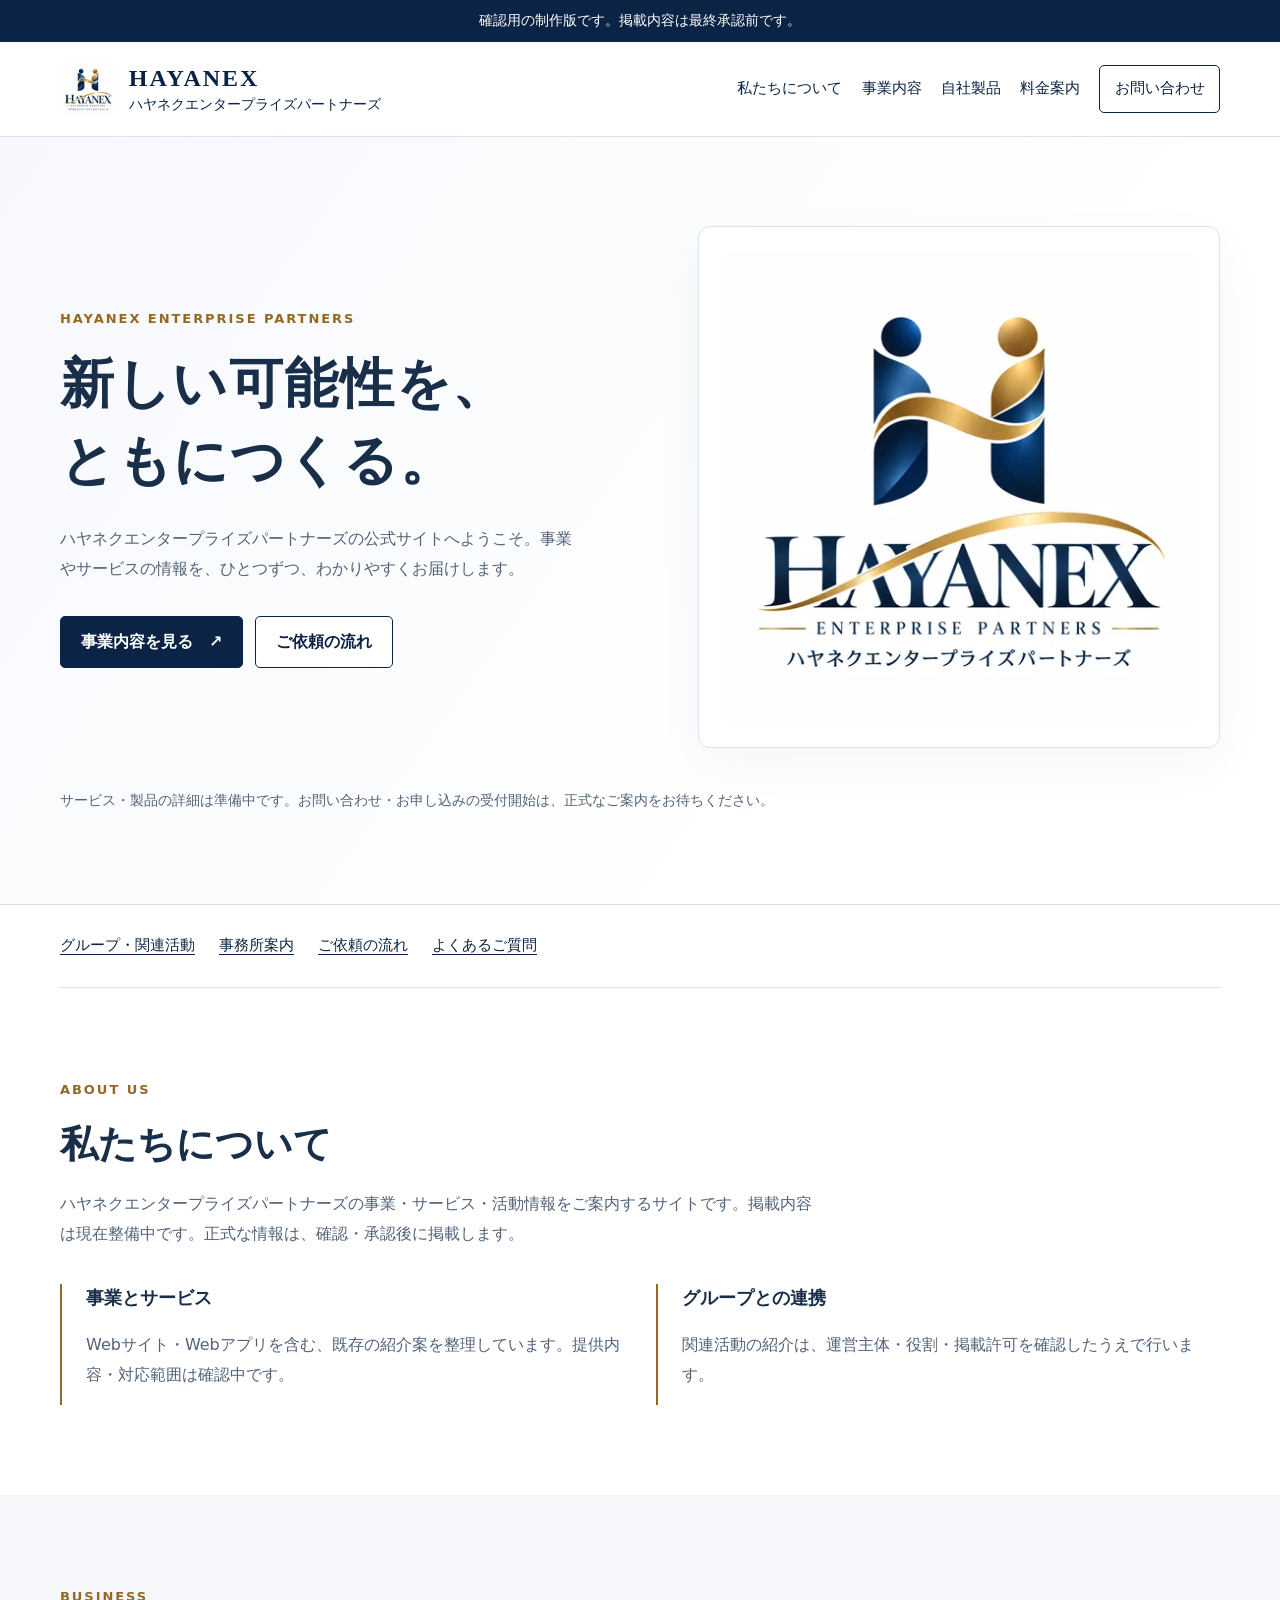
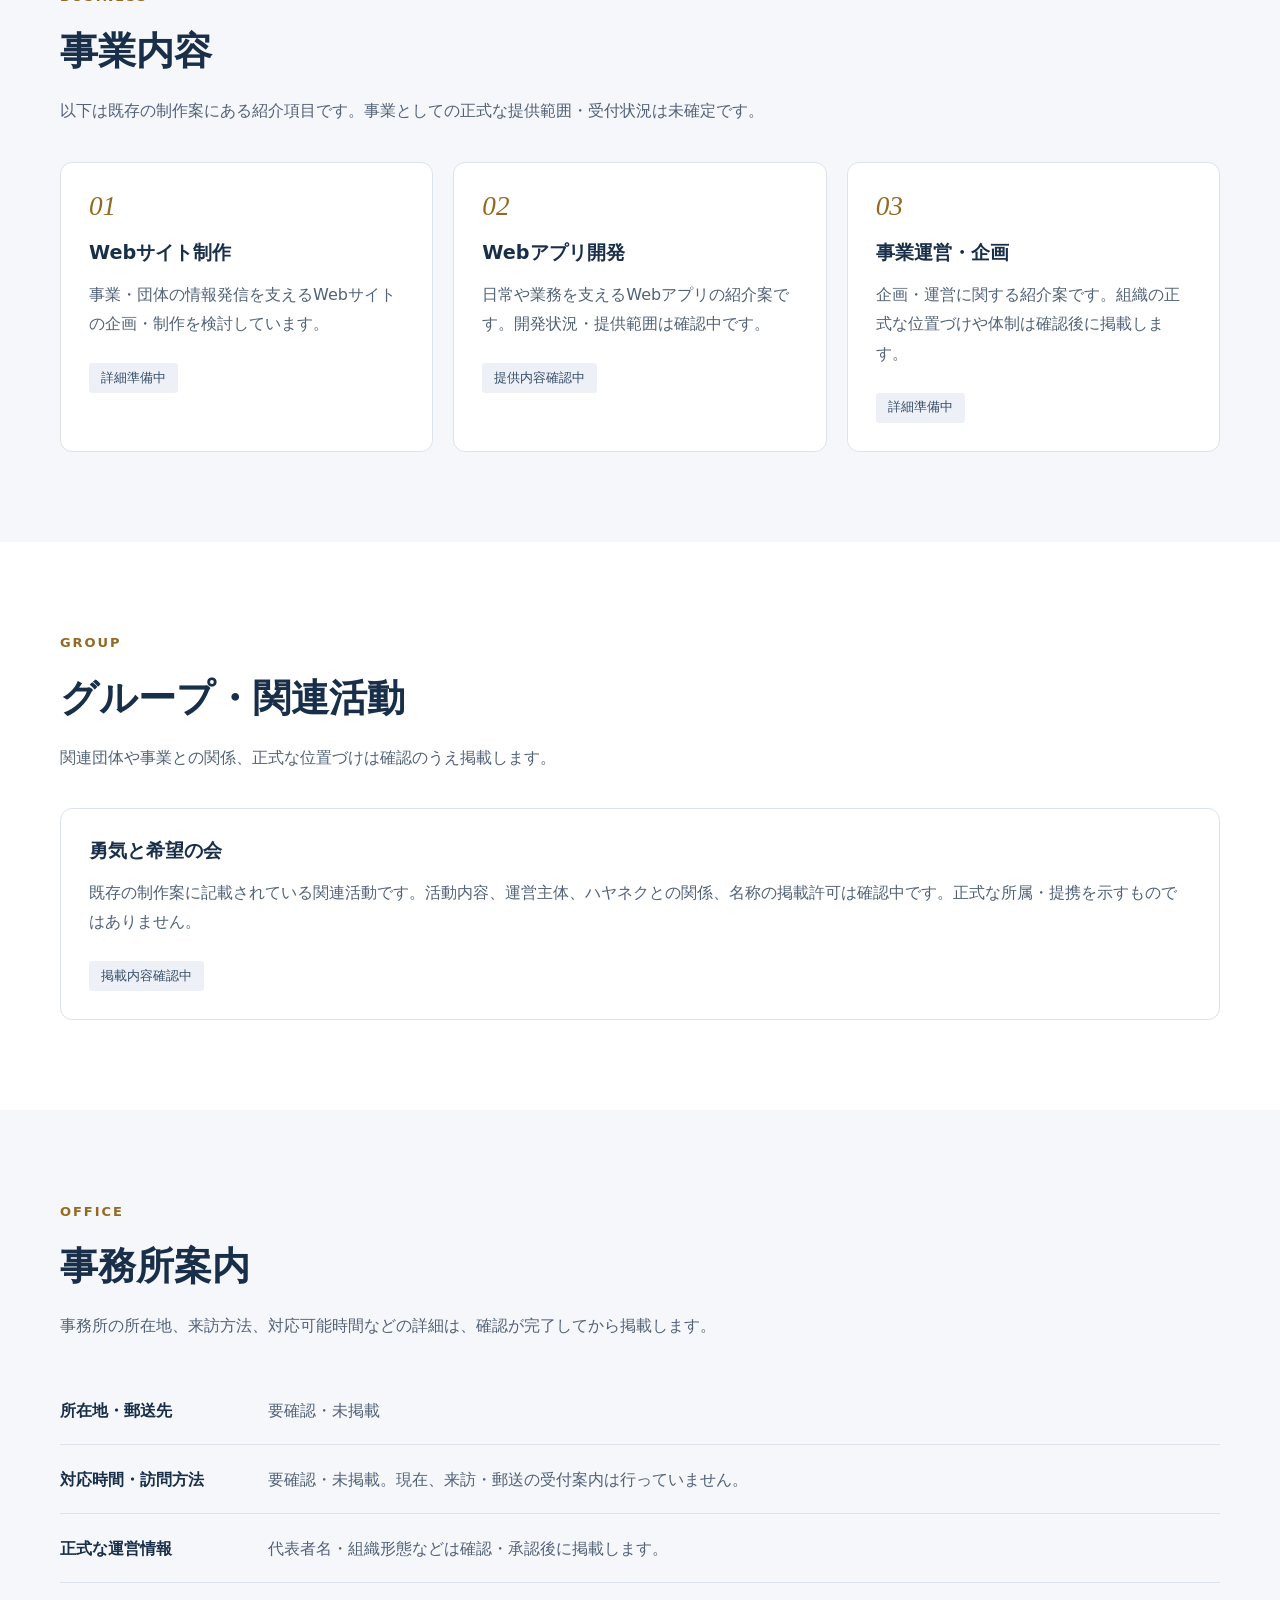
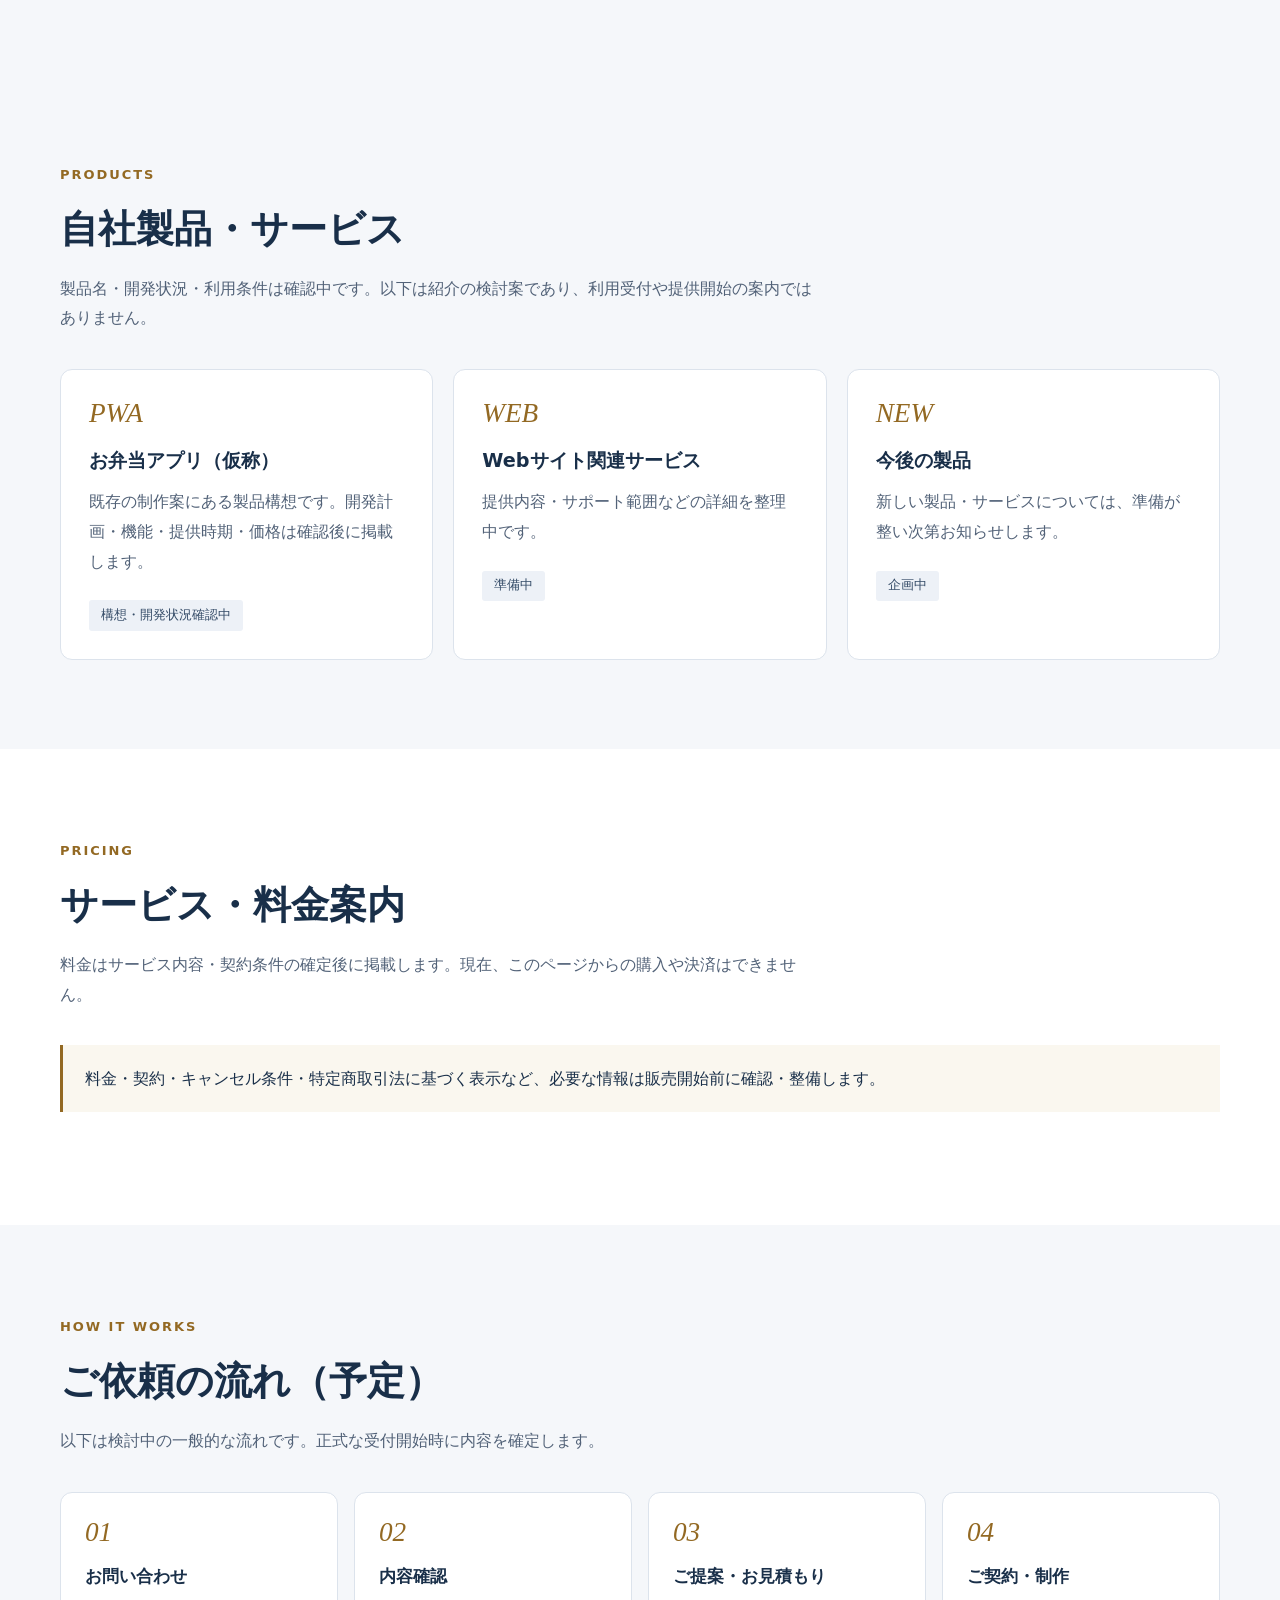
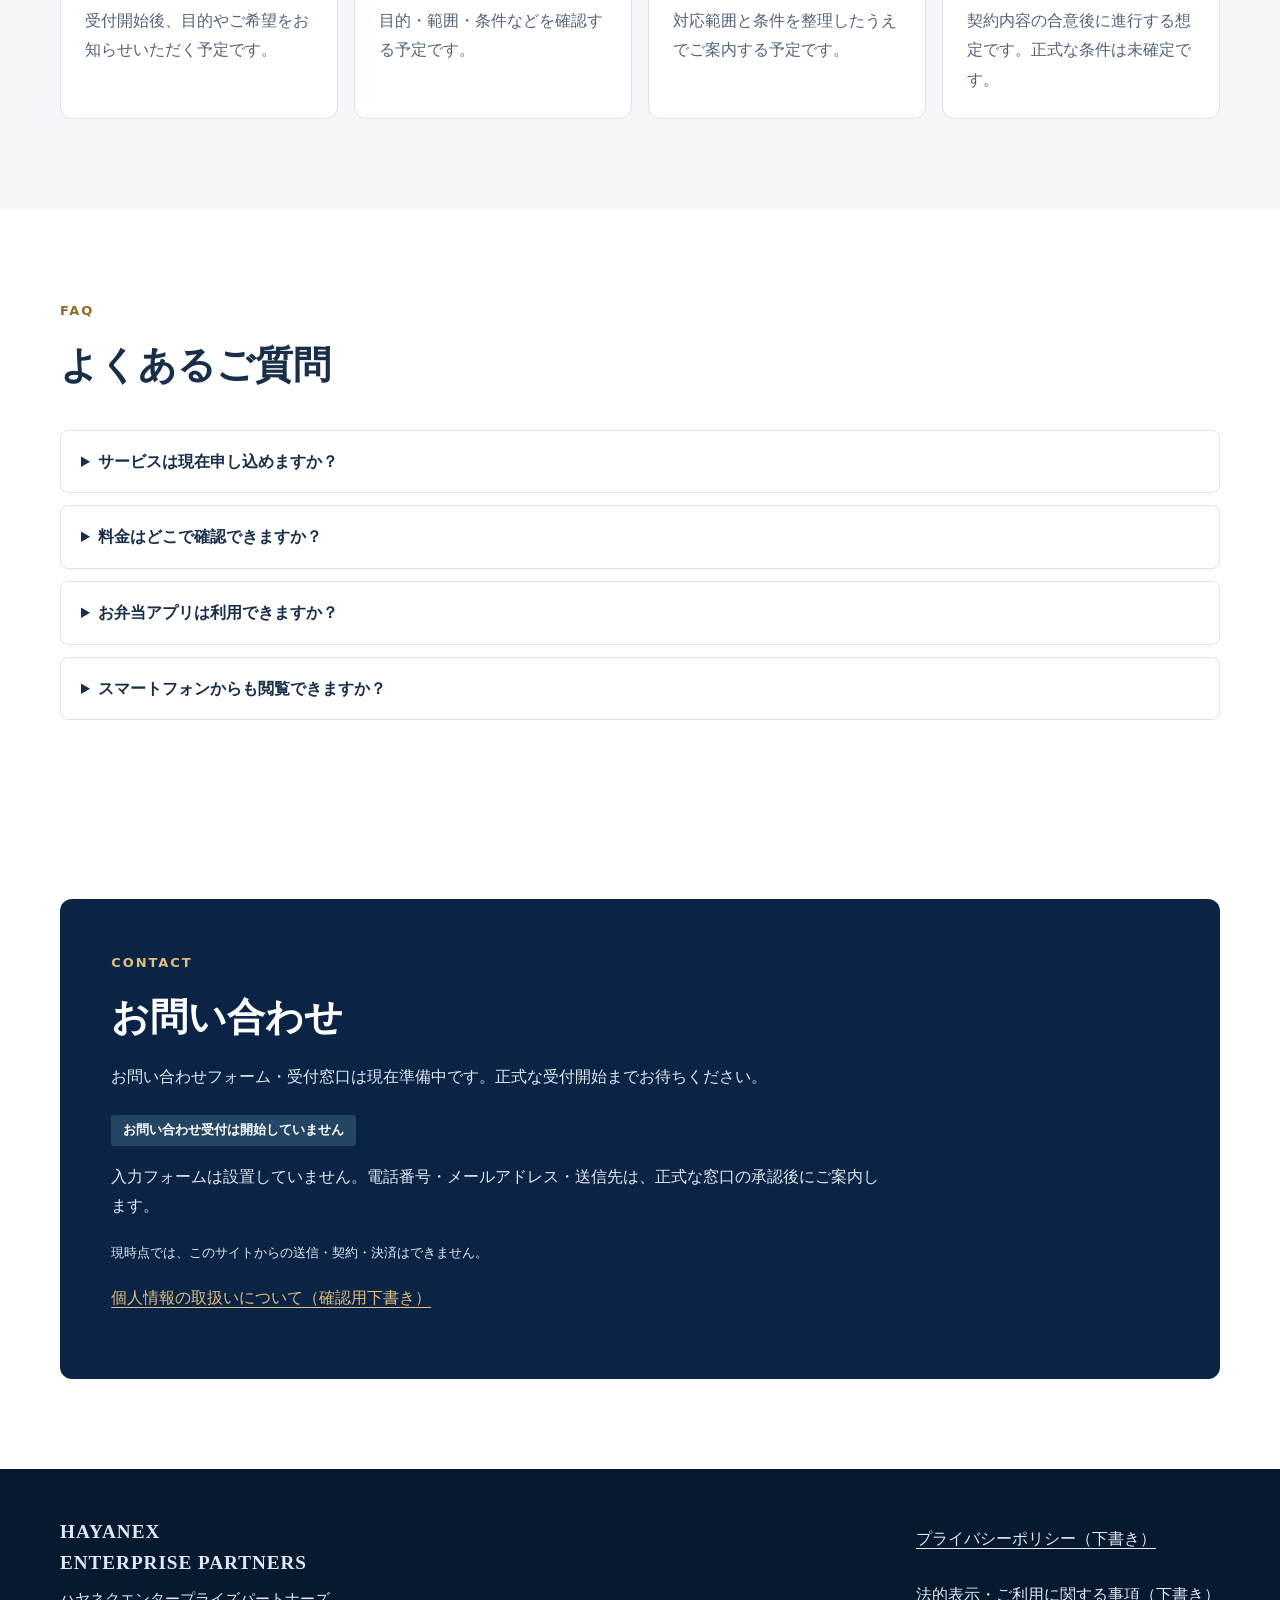
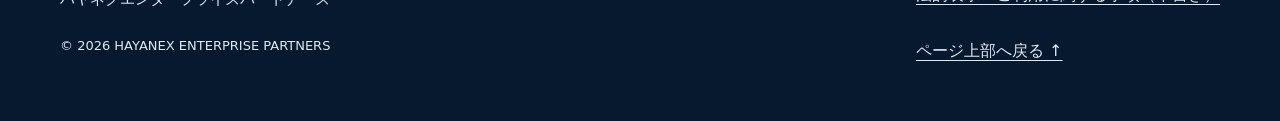
==== index.html @ 3cd4fd94 "Prepare review-ready static site on develop" ====
<!DOCTYPE html>
<html lang="ja">
  <head>
    <meta charset="UTF-8">
    <meta name="viewport" content="width=device-width, initial-scale=1">
    <meta
      name="description"
      content="ハヤネクエンタープライズパートナーズ（HAYANEX ENTERPRISE PARTNERS）の公式サイト。事業・サービス・製品・関連活動の情報を準備しています。"
   >
    <meta name="robots" content="noindex, nofollow">
    <meta name="theme-color" content="#0b2445">
    <meta name="referrer" content="strict-origin-when-cross-origin">
    <meta
      http-equiv="Content-Security-Policy"
      content="default-src 'self'; script-src 'self'; style-src 'self'; img-src 'self'; connect-src 'none'; object-src 'none'; base-uri 'none'; form-action 'none'"
   >
    <title>ハヤネクエンタープライズパートナーズ | 公式サイト</title>
    <meta property="og:type" content="website">
    <meta property="og:locale" content="ja_JP">
    <meta
      property="og:title"
      content="ハヤネクエンタープライズパートナーズ | 公式サイト"
   >
    <meta
      property="og:description"
      content="事業・サービス・関連活動の情報を準備しています。"
   >
    <link rel="icon" type="image/webp" href="assets/images/logo-160.webp">
    <link rel="stylesheet" href="assets/css/site.css">
    <script src="assets/js/site.js" defer></script>
  </head>
  <body>
    <a class="skip" href="#main">本文へ移動</a>
    <p class="review-banner">確認用の制作版です。掲載内容は最終承認前です。</p>
    <header class="site-header">
      <div class="wrap header-inner">
        <a class="brand" href="#top"
          ><img
            src="assets/images/logo-160.webp"
            width="56"
            height="56"
            alt=""
         ><span class="brand-copy"
            ><strong>HAYANEX</strong
            ><small>ハヤネクエンタープライズパートナーズ</small></span
          ></a
        >
        <button
          class="nav-toggle"
          type="button"
          aria-controls="primary-nav"
          aria-expanded="false"
          aria-label="メニューを開く"
        >
          <span class="menu-icon" aria-hidden="true"><span></span></span
          ><span class="menu-label">メニュー</span>
        </button>
        <nav class="primary-nav" id="primary-nav" aria-label="メインメニュー">
          <a href="#about">私たちについて</a><a href="#business">事業内容</a
          ><a href="#products">自社製品</a><a href="#pricing">料金案内</a
          ><a class="nav-contact" href="#contact">お問い合わせ</a>
        </nav>
      </div>
    </header>
    <main id="main" tabindex="-1">
      <div id="top" class="hero">
        <div class="wrap hero-inner">
          <div class="hero-copy">
            <span class="eyebrow">HAYANEX ENTERPRISE PARTNERS</span>
            <h1>新しい可能性を、<br>ともにつくる。</h1>
            <p class="hero-intro">
              ハヤネクエンタープライズパートナーズの公式サイトへようこそ。事業やサービスの情報を、ひとつずつ、わかりやすくお届けします。
            </p>
            <div class="hero-actions">
              <a class="btn" href="#business"
                >事業内容を見る <span aria-hidden="true">　↗</span></a
              ><a class="btn btn-secondary" href="#flow">ご依頼の流れ</a>
            </div>
          </div>
          <figure class="logo-card">
            <img
              src="assets/images/logo-480.webp"
              srcset="
                assets/images/logo-480.webp 480w,
                assets/images/logo-800.webp 800w
              "
              sizes="(max-width: 760px) 42vw, 480px"
              width="1254"
              height="1254"
              alt="HAYANEX ENTERPRISE PARTNERS ハヤネクエンタープライズパートナーズ 公式ロゴ"
              fetchpriority="high"
              decoding="async"
           >
          </figure>
          <p class="hero-caption">
            サービス・製品の詳細は準備中です。お問い合わせ・お申し込みの受付開始は、正式なご案内をお待ちください。
          </p>
        </div>
      </div>
      <nav class="wrap section-index" aria-label="ページ内のご案内">
        <a href="#group">グループ・関連活動</a><a href="#office">事務所案内</a
        ><a href="#flow">ご依頼の流れ</a><a href="#faq">よくあるご質問</a>
      </nav>
      <section class="section" id="about">
        <div class="wrap">
          <div class="section-heading">
            <span class="eyebrow">ABOUT US</span>
            <h2>私たちについて</h2>
            <p>
              ハヤネクエンタープライズパートナーズの事業・サービス・活動情報をご案内するサイトです。掲載内容は現在整備中です。正式な情報は、確認・承認後に掲載します。
            </p>
          </div>
          <div class="split">
            <div class="feature">
              <h3>事業とサービス</h3>
              <p>
                Webサイト・Webアプリを含む、既存の紹介案を整理しています。提供内容・対応範囲は確認中です。
              </p>
            </div>
            <div class="feature">
              <h3>グループとの連携</h3>
              <p>
                関連活動の紹介は、運営主体・役割・掲載許可を確認したうえで行います。
              </p>
            </div>
          </div>
        </div>
      </section>
      <section class="section section-alt" id="business">
        <div class="wrap">
          <div class="section-heading">
            <span class="eyebrow">BUSINESS</span>
            <h2>事業内容</h2>
            <p>
              以下は既存の制作案にある紹介項目です。事業としての正式な提供範囲・受付状況は未確定です。
            </p>
          </div>
          <div class="grid">
            <article class="card">
              <span class="num">01</span>
              <h3>Webサイト制作</h3>
              <p>
                事業・団体の情報発信を支えるWebサイトの企画・制作を検討しています。
              </p>
              <span class="status">詳細準備中</span>
            </article>
            <article class="card">
              <span class="num">02</span>
              <h3>Webアプリ開発</h3>
              <p>
                日常や業務を支えるWebアプリの紹介案です。開発状況・提供範囲は確認中です。
              </p>
              <span class="status">提供内容確認中</span>
            </article>
            <article class="card">
              <span class="num">03</span>
              <h3>事業運営・企画</h3>
              <p>
                企画・運営に関する紹介案です。組織の正式な位置づけや体制は確認後に掲載します。
              </p>
              <span class="status">詳細準備中</span>
            </article>
          </div>
        </div>
      </section>
      <section class="section" id="group">
        <div class="wrap">
          <div class="section-heading">
            <span class="eyebrow">GROUP</span>
            <h2>グループ・関連活動</h2>
            <p>
              関連団体や事業との関係、正式な位置づけは確認のうえ掲載します。
            </p>
          </div>
          <div class="card">
            <h3>勇気と希望の会</h3>
            <p>
              既存の制作案に記載されている関連活動です。活動内容、運営主体、ハヤネクとの関係、名称の掲載許可は確認中です。正式な所属・提携を示すものではありません。
            </p>
            <span class="status">掲載内容確認中</span>
          </div>
        </div>
      </section>
      <section class="section section-alt" id="office">
        <div class="wrap">
          <div class="section-heading">
            <span class="eyebrow">OFFICE</span>
            <h2>事務所案内</h2>
            <p>
              事務所の所在地、来訪方法、対応可能時間などの詳細は、確認が完了してから掲載します。
            </p>
          </div>
          <dl class="facts">
            <div>
              <dt>所在地・郵送先</dt>
              <dd>要確認・未掲載</dd>
            </div>
            <div>
              <dt>対応時間・訪問方法</dt>
              <dd>
                要確認・未掲載。現在、来訪・郵送の受付案内は行っていません。
              </dd>
            </div>
            <div>
              <dt>正式な運営情報</dt>
              <dd>代表者名・組織形態などは確認・承認後に掲載します。</dd>
            </div>
          </dl>
        </div>
      </section>
      <section class="section section-alt" id="products">
        <div class="wrap">
          <div class="section-heading">
            <span class="eyebrow">PRODUCTS</span>
            <h2>自社製品・サービス</h2>
            <p>
              製品名・開発状況・利用条件は確認中です。以下は紹介の検討案であり、利用受付や提供開始の案内ではありません。
            </p>
          </div>
          <div class="grid">
            <article class="card">
              <span class="num">PWA</span>
              <h3>お弁当アプリ（仮称）</h3>
              <p>
                既存の制作案にある製品構想です。開発計画・機能・提供時期・価格は確認後に掲載します。
              </p>
              <span class="status">構想・開発状況確認中</span>
            </article>
            <article class="card">
              <span class="num">WEB</span>
              <h3>Webサイト関連サービス</h3>
              <p>提供内容・サポート範囲などの詳細を整理中です。</p>
              <span class="status">準備中</span>
            </article>
            <article class="card">
              <span class="num">NEW</span>
              <h3>今後の製品</h3>
              <p>
                新しい製品・サービスについては、準備が整い次第お知らせします。
              </p>
              <span class="status">企画中</span>
            </article>
          </div>
        </div>
      </section>
      <section class="section" id="pricing">
        <div class="wrap">
          <div class="section-heading">
            <span class="eyebrow">PRICING</span>
            <h2>サービス・料金案内</h2>
            <p>
              料金はサービス内容・契約条件の確定後に掲載します。現在、このページからの購入や決済はできません。
            </p>
          </div>
          <div class="notice">
            料金・契約・キャンセル条件・特定商取引法に基づく表示など、必要な情報は販売開始前に確認・整備します。
          </div>
        </div>
      </section>
      <section class="section section-alt" id="flow">
        <div class="wrap">
          <div class="section-heading">
            <span class="eyebrow">HOW IT WORKS</span>
            <h2>ご依頼の流れ（予定）</h2>
            <p>
              以下は検討中の一般的な流れです。正式な受付開始時に内容を確定します。
            </p>
          </div>
          <ol class="steps">
            <li class="step">
              <h3>お問い合わせ</h3>
              <p>受付開始後、目的やご希望をお知らせいただく予定です。</p>
            </li>
            <li class="step">
              <h3>内容確認</h3>
              <p>目的・範囲・条件などを確認する予定です。</p>
            </li>
            <li class="step">
              <h3>ご提案・お見積もり</h3>
              <p>対応範囲と条件を整理したうえでご案内する予定です。</p>
            </li>
            <li class="step">
              <h3>ご契約・制作</h3>
              <p>
                契約内容の合意後に進行する想定です。正式な条件は未確定です。
              </p>
            </li>
          </ol>
        </div>
      </section>
      <section class="section" id="faq">
        <div class="wrap">
          <div class="section-heading">
            <span class="eyebrow">FAQ</span>
            <h2>よくあるご質問</h2>
          </div>
          <div class="faq-list">
            <details>
              <summary>サービスは現在申し込めますか？</summary>
              <p>
                現在、正式な受付条件を整備中です。受付開始後にこのサイトでご案内します。
              </p>
            </details>
            <details>
              <summary>料金はどこで確認できますか？</summary>
              <p>
                料金案内の欄に、正式決定した内容から掲載します。現時点では料金の提示や決済を行っていません。
              </p>
            </details>
            <details>
              <summary>お弁当アプリは利用できますか？</summary>
              <p>
                現在、利用できる製品へのリンクはありません。開発状況・公開日・利用条件は確認中です。
              </p>
            </details>
            <details>
              <summary>スマートフォンからも閲覧できますか？</summary>
              <p>
                スマートフォンとパソコンの両方に対応するデザインで制作しています。
              </p>
            </details>
          </div>
        </div>
      </section>
      <section class="section" id="contact">
        <div class="wrap">
          <div class="contact-box">
            <span class="eyebrow">CONTACT</span>
            <h2>お問い合わせ</h2>
            <p>
              お問い合わせフォーム・受付窓口は現在準備中です。正式な受付開始までお待ちください。
            </p>
            <p>
              <strong class="status">お問い合わせ受付は開始していません</strong>
            </p>
            <p>
              入力フォームは設置していません。電話番号・メールアドレス・送信先は、正式な窓口の承認後にご案内します。
            </p>
            <p>
              <small
                >現時点では、このサイトからの送信・契約・決済はできません。</small
              >
            </p>
            <p>
              <a href="privacy.html"
                >個人情報の取扱いについて（確認用下書き）</a
              >
            </p>
          </div>
        </div>
      </section>
    </main>
    <footer class="site-footer">
      <div class="wrap footer-row">
        <div>
          <div class="footer-brand">HAYANEX<br>ENTERPRISE PARTNERS</div>
          <p class="footer-ja">ハヤネクエンタープライズパートナーズ</p>
          <small>© 2026 HAYANEX ENTERPRISE PARTNERS</small>
        </div>
        <nav class="footer-links" aria-label="フッターメニュー">
          <a href="privacy.html">プライバシーポリシー（下書き）</a
          ><a href="legal.html">法的表示・ご利用に関する事項（下書き）</a
          ><a href="#top">ページ上部へ戻る ↑</a>
        </nav>
      </div>
    </footer>
  </body>
</html>
---- assets/css/site.css ----
:root {
  --navy: #0b2445;
  --navy-light: #183e66;
  --gold: #936923;
  --gold-light: #dfbf7c;
  --text: #192f49;
  --muted: #526278;
  --line: #dce3ec;
  --paper: #f5f7fa;
  --white: #fff;
  --radius: 12px;
  --space: clamp(3.5rem, 7vw, 6.5rem);
}
* {
  box-sizing: border-box;
}
html {
  scroll-behavior: smooth;
  scroll-padding-top: 8rem;
}
body {
  margin: 0;
  background: var(--white);
  color: var(--text);
  font-family:
    system-ui,
    -apple-system,
    "Hiragino Kaku Gothic ProN",
    "Yu Gothic",
    Meiryo,
    sans-serif;
  font-size: 1rem;
  line-height: 1.85;
  overflow-wrap: anywhere;
}
h1,
h2,
h3,
p {
  margin-top: 0;
}
h1,
h2,
h3 {
  line-height: 1.5;
  text-wrap: pretty;
}
a {
  color: var(--navy);
  text-underline-offset: 0.25em;
}
a:hover {
  text-decoration-thickness: 2px;
}
button {
  font: inherit;
}
img {
  max-width: 100%;
  height: auto;
  display: block;
}
button,
a,
summary {
  -webkit-tap-highlight-color: transparent;
}
a:focus-visible,
button:focus-visible,
summary:focus-visible,
[tabindex]:focus-visible {
  outline: 3px solid var(--gold);
  outline-offset: 5px;
}
[hidden] {
  display: none !important;
}
.wrap {
  width: min(1160px, calc(100% - 3rem));
  margin-inline: auto;
}
.skip {
  position: fixed;
  left: 1rem;
  top: 1rem;
  z-index: 100;
  background: white;
  padding: 0.75rem 1rem;
  transform: translateY(-180%);
}
.skip:focus {
  transform: none;
}
.review-banner {
  margin: 0;
  background: var(--navy);
  color: #fff;
  font-size: 0.875rem;
  text-align: center;
  padding: 0.5rem 1rem;
}
.review-banner a {
  color: var(--gold-light);
}
.site-header {
  position: sticky;
  top: 0;
  z-index: 20;
  background: #fff;
  border-bottom: 1px solid var(--line);
}
.header-inner {
  min-height: 94px;
  display: flex;
  align-items: center;
  justify-content: space-between;
  gap: 1.5rem;
}
.brand {
  display: flex;
  align-items: center;
  gap: 0.8rem;
  text-decoration: none;
  min-width: 0;
}
.brand img {
  flex: none;
  width: 56px;
  height: 56px;
}
.brand-copy {
  display: grid;
  line-height: 1.5;
}
.brand-copy strong {
  font:
    700 1.5rem/1.3 Georgia,
    serif;
  letter-spacing: 0.08em;
}
.brand-copy small {
  font-size: 0.875rem;
  max-width: 24em;
}
.nav-toggle {
  display: none;
  align-items: center;
  gap: 0.65rem;
  min-height: 48px;
  padding: 0.5rem 0.8rem;
  border: 1px solid var(--line);
  border-radius: 6px;
  background: white;
  color: var(--navy);
  cursor: pointer;
}
.menu-icon {
  display: grid;
  gap: 4px;
  width: 18px;
}
.menu-icon::before,
.menu-icon::after,
.menu-icon span {
  content: "";
  display: block;
  height: 2px;
  background: currentColor;
}
.primary-nav {
  display: flex;
  align-items: center;
  gap: 1.2rem;
}
.primary-nav a {
  font-size: 0.9375rem;
  text-decoration: none;
  min-height: 48px;
  display: flex;
  align-items: center;
}
.primary-nav a:hover {
  color: var(--gold);
}
.primary-nav .nav-contact {
  border: 1px solid var(--navy);
  padding: 0.35rem 0.9rem;
  border-radius: 5px;
}
.hero {
  background: linear-gradient(125deg, #f6f8fc, #fff 70%);
  border-bottom: 1px solid var(--line);
}
.hero-inner {
  display: grid;
  grid-template-columns: 1.1fr 1fr;
  align-items: center;
  column-gap: clamp(1.5rem, 5vw, 5rem);
  row-gap: 1.5rem;
  padding-block: clamp(3rem, 7vw, 6.5rem);
}
.eyebrow {
  display: block;
  color: var(--gold);
  font-size: 0.8125rem;
  letter-spacing: 0.15em;
  font-weight: 700;
  margin-bottom: 0.85rem;
}
.hero h1 {
  font-size: clamp(2rem, 4.2vw, 3.75rem);
  font-weight: 700;
  letter-spacing: 0.03em;
  line-height: 1.45;
  margin-bottom: 1.5rem;
}
.hero-intro {
  color: var(--muted);
  max-width: 32em;
}
.hero-actions {
  display: flex;
  flex-wrap: wrap;
  gap: 0.75rem;
  margin-top: 2rem;
}
.btn {
  min-height: 48px;
  display: inline-flex;
  align-items: center;
  justify-content: center;
  padding: 0.65rem 1.25rem;
  text-decoration: none;
  font-weight: 700;
  border: 1px solid var(--navy);
  border-radius: 5px;
  background: var(--navy);
  color: white;
}
.btn-secondary {
  background: white;
  color: var(--navy);
}
.btn:hover {
  background: var(--navy-light);
  color: #fff;
}
.logo-card {
  margin: 0;
  padding: clamp(0.75rem, 2vw, 1.5rem);
  border: 1px solid var(--line);
  border-radius: var(--radius);
  background: #fff;
  box-shadow: 0 16px 48px #0b24450b;
}
.logo-card img {
  width: 100%;
  aspect-ratio: 1;
}
.hero-caption {
  grid-column: 1 / -1;
  color: var(--muted);
  font-size: 0.875rem;
  margin-top: 1rem;
  margin-bottom: 0;
}
.section {
  padding-block: var(--space);
  scroll-margin-top: 1rem;
}
.section-alt {
  background: var(--paper);
}
.section-heading {
  max-width: 760px;
  margin-bottom: 2.25rem;
}
.section h2 {
  font-size: clamp(1.7rem, 3vw, 2.4rem);
  margin-bottom: 1rem;
}
.section-heading p,
.card p,
.feature p,
.step p {
  color: var(--muted);
}
.section-heading p:last-child {
  margin-bottom: 0;
}
.section-index {
  display: flex;
  flex-wrap: wrap;
  gap: 0.25rem 1.5rem;
  padding-block: 1.2rem;
  border-bottom: 1px solid var(--line);
}
.section-index a {
  min-height: 44px;
  display: inline-flex;
  align-items: center;
  font-size: 0.9375rem;
}
.grid {
  display: grid;
  grid-template-columns: repeat(3, minmax(0, 1fr));
  gap: 1.25rem;
}
.card {
  padding: 1.75rem;
  border: 1px solid var(--line);
  border-radius: var(--radius);
  background: white;
  min-width: 0;
}
.card h3 {
  font-size: 1.2rem;
  margin-bottom: 0.75rem;
}
.card p:last-child {
  margin-bottom: 0;
}
.num {
  font:
    italic 1.7rem Georgia,
    serif;
  color: var(--gold);
  display: block;
  margin-bottom: 1.1rem;
}
.status {
  display: inline-block;
  background: #edf1f7;
  color: #354c68;
  font-size: 0.8125rem;
  line-height: 1.6;
  padding: 0.3rem 0.75rem;
  border-radius: 3px;
  margin-top: 0.5rem;
}
.split {
  display: grid;
  grid-template-columns: 1fr 1fr;
  gap: 2rem;
}
.feature {
  border-left: 2px solid var(--gold);
  padding-left: 1.5rem;
}
.feature h3 {
  font-size: 1.15rem;
}
.notice {
  border-left: 3px solid var(--gold);
  background: #faf7ef;
  padding: 1.15rem 1.4rem;
  margin-block: 1.5rem;
}
.notice p:last-child {
  margin-bottom: 0;
}
.facts {
  margin: 0;
}
.facts > div {
  display: grid;
  grid-template-columns: 12rem 1fr;
  gap: 1rem;
  padding: 1.2rem 0;
  border-bottom: 1px solid var(--line);
}
.facts dt {
  font-weight: 700;
}
.facts dd {
  margin: 0;
  color: var(--muted);
}
.steps {
  list-style: none;
  counter-reset: step;
  display: grid;
  grid-template-columns: repeat(4, minmax(0, 1fr));
  gap: 1rem;
  padding: 0;
  margin: 0;
}
.step {
  counter-increment: step;
  background: #fff;
  border: 1px solid var(--line);
  border-radius: var(--radius);
  padding: 1.5rem;
}
.step::before {
  content: "0" counter(step);
  display: block;
  font:
    italic 1.7rem Georgia,
    serif;
  color: var(--gold);
  margin-bottom: 1rem;
}
.step h3 {
  font-size: 1.05rem;
}
.step p {
  margin-bottom: 0;
}
.faq-list {
  display: grid;
  gap: 0.75rem;
}
.faq-list details {
  border: 1px solid var(--line);
  border-radius: 8px;
  background: white;
}
.faq-list summary {
  min-height: 56px;
  padding: 1rem 1.25rem;
  cursor: pointer;
  font-weight: 700;
}
.faq-list details p {
  padding: 0 1.25rem 1.25rem;
  margin: 0;
  color: var(--muted);
}
.contact-box {
  padding: clamp(1.5rem, 4vw, 3.5rem);
  background: var(--navy);
  color: white;
  border-radius: var(--radius);
}
.contact-box .eyebrow {
  color: var(--gold-light);
}
.contact-box p {
  color: #e1e8f1;
  max-width: 48em;
}
.contact-box .status {
  background: #244563;
  color: #fff;
}
.contact-box a {
  color: var(--gold-light);
}
.site-footer {
  background: #07192f;
  color: #e1e8f1;
  padding-block: 3rem;
}
.footer-row {
  display: flex;
  justify-content: space-between;
  gap: 2rem;
  flex-wrap: wrap;
}
.footer-brand {
  font:
    700 1.2rem/1.6 Georgia,
    serif;
  letter-spacing: 0.05em;
}
.footer-ja {
  margin-block: 0.5rem 1rem;
  font-size: 0.9375rem;
}
.site-footer small {
  font-size: 0.8125rem;
}
.footer-links {
  display: flex;
  flex-direction: column;
  gap: 0.75rem;
}
.site-footer a {
  color: #e1e8f1;
  min-height: 44px;
  display: inline-flex;
  align-items: center;
}
.legal-main {
  max-width: 860px;
}
.legal-main h1 {
  font-size: clamp(1.8rem, 4vw, 2.8rem);
}
.legal-main h2 {
  font-size: 1.35rem;
  margin-top: 2.5rem;
}
.legal-main li {
  margin-bottom: 0.75rem;
}
.back-link {
  display: inline-flex;
  min-height: 44px;
  align-items: center;
  margin-bottom: 2rem;
}
@media (max-width: 1100px) {
  .header-inner {
    flex-wrap: wrap;
    gap: 0.5rem;
    padding-block: 1rem;
  }
  .primary-nav {
    width: 100%;
    justify-content: space-between;
    gap: 0.75rem;
  }
  .steps {
    grid-template-columns: repeat(2, minmax(0, 1fr));
  }
}
@media (max-width: 760px) {
  html {
    scroll-padding-top: 7rem;
  }
  .wrap {
    width: calc(100% - 2rem);
  }
  .header-inner {
    min-height: 88px;
    gap: 0.75rem;
  }
  .brand {
    flex: 1;
    gap: 0.5rem;
  }
  .brand img {
    width: 42px;
    height: 42px;
  }
  .brand-copy strong {
    font-size: 1.15rem;
  }
  .brand-copy small {
    font-size: 0.8125rem;
    max-width: 19em;
  }
  .primary-nav {
    flex-wrap: wrap;
    justify-content: flex-start;
    gap: 0.25rem 1rem;
    padding: 0.75rem 0;
    max-height: 65vh;
    overflow-y: auto;
  }
  .primary-nav a {
    flex: 1 0 42%;
    font-size: 1rem;
    padding: 0.4rem 0.25rem;
  }
  .js .nav-toggle {
    display: inline-flex;
  }
  .js .primary-nav:not(.is-open) {
    display: none;
  }
  .hero-inner {
    grid-template-columns: minmax(0, 1.2fr) minmax(0, 0.8fr);
    gap: 1.25rem;
    padding-block: 3rem;
  }
  .hero h1 {
    font-size: clamp(1.65rem, 4.8vw, 2.4rem);
  }
  .hero-intro {
    font-size: 1rem;
  }
  .hero-actions {
    grid-column: 1 / -1;
    grid-row: 4;
    margin-top: 0.5rem;
  }
  .hero-copy {
    display: contents;
  }
  .hero-copy .eyebrow {
    grid-column: 1 / -1;
    margin-bottom: 0;
    align-self: end;
  }
  .hero-copy h1 {
    grid-column: 1;
    grid-row: 2;
    margin: 0;
  }
  .hero-copy .hero-intro {
    grid-column: 1 / -1;
    grid-row: 3;
    margin: 0;
  }
  .logo-card {
    grid-column: 2;
    grid-row: 2;
    align-self: center;
    padding: 0.4rem;
  }
  .hero-caption {
    grid-column: 1/-1;
    margin: 0;
  }
  .grid {
    grid-template-columns: repeat(2, minmax(0, 1fr));
  }
  .grid .card:last-child:nth-child(odd) {
    grid-column: 1/-1;
  }
  .split {
    gap: 1.25rem;
  }
  .card {
    padding: 1.35rem;
  }
  .facts > div {
    grid-template-columns: 8rem 1fr;
  }
}
@media (max-width: 480px) {
  .brand-copy small {
    max-width: 14em;
    font-size: 0.8125rem;
  }
  .brand img {
    width: 36px;
    height: 36px;
  }
  .nav-toggle {
    font-size: 0.875rem;
    padding: 0.45rem 0.6rem;
  }
  .menu-label {
    display: none;
  }
  .hero-inner {
    gap: 1rem 0.75rem;
  }
  .hero h1 {
    font-size: clamp(1.25rem, 6vw, 1.6rem);
    letter-spacing: 0;
  }
  .hero .eyebrow {
    font-size: 0.75rem;
    letter-spacing: 0.04em;
  }
  .hero-actions .btn {
    flex: 1;
    font-size: 0.9375rem;
    padding: 0.7rem 0.65rem;
  }
  .grid,
  .split,
  .steps {
    grid-template-columns: 1fr;
  }
  .grid .card:last-child:nth-child(odd) {
    grid-column: auto;
  }
  .facts > div {
    grid-template-columns: 1fr;
    gap: 0.4rem;
  }
  .section-index {
    gap: 0.25rem 1rem;
  }
  .footer-row {
    flex-direction: column;
  }
}
@media (prefers-reduced-motion: reduce) {
  html {
    scroll-behavior: auto;
  }
  *,
  *::before,
  *::after {
    animation: none !important;
    transition: none !important;
  }
}
@media print {
  .site-header {
    position: static;
  }
  .nav-toggle,
  .review-banner,
  .hero-actions {
    display: none !important;
  }
  .primary-nav {
    display: flex !important;
  }
  .section {
    padding-block: 1.5rem;
  }
  .card,
  .step,
  details {
    break-inside: avoid;
  }
  .site-footer,
  .contact-box {
    background: white;
    color: #000;
  }
  .contact-box p,
  .site-footer a {
    color: #000;
  }
}
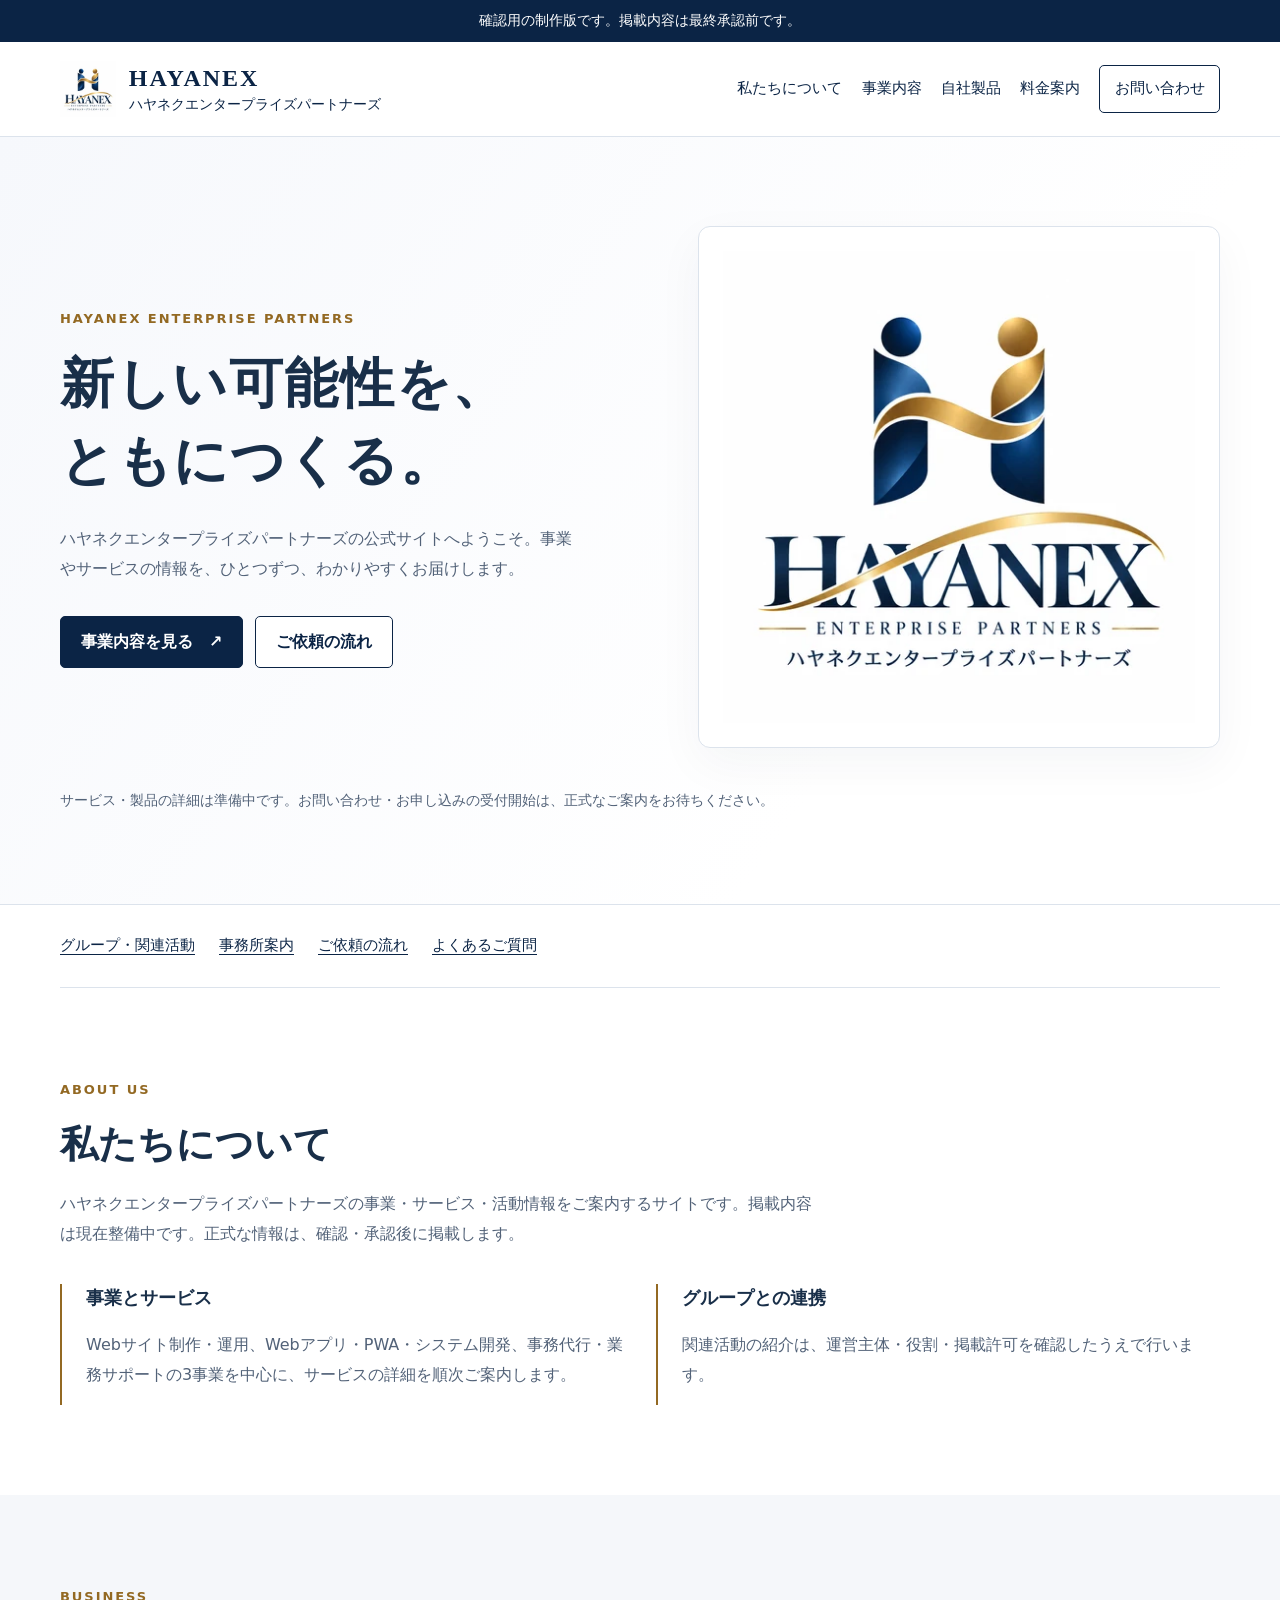
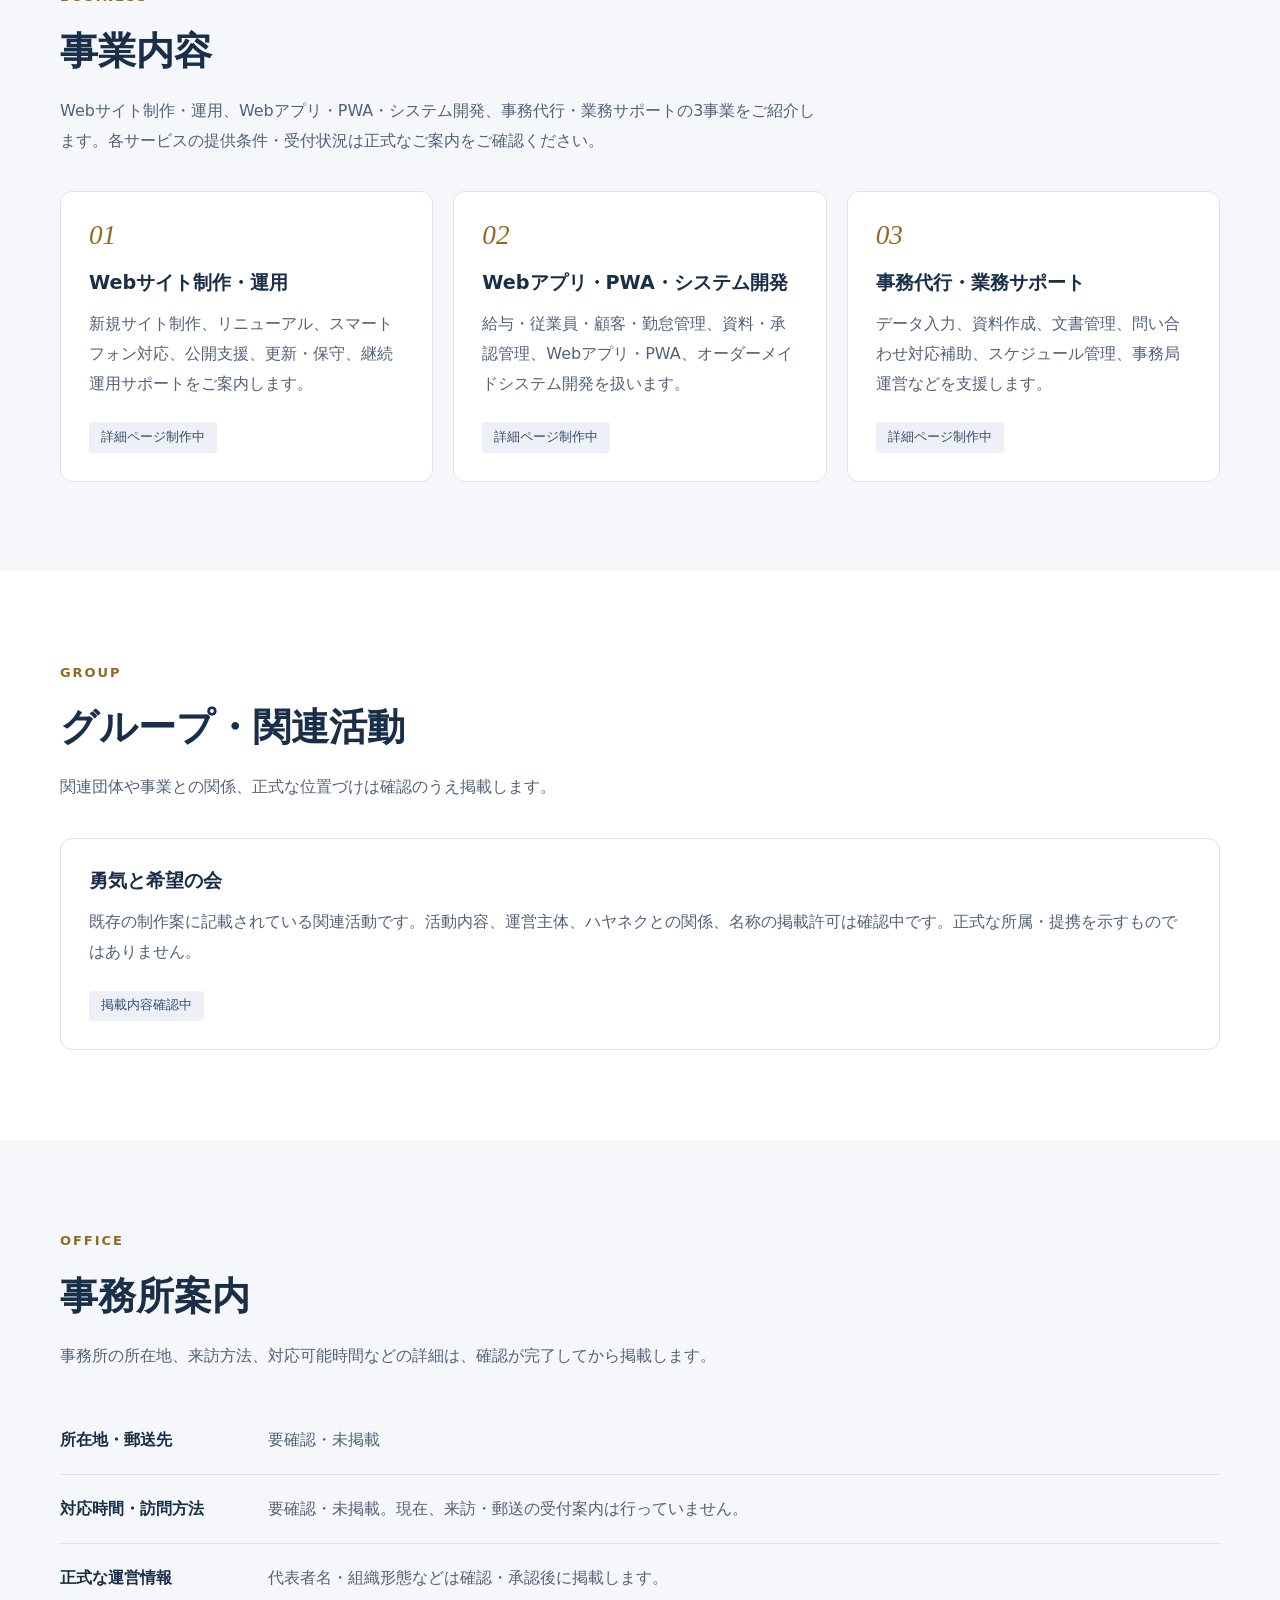
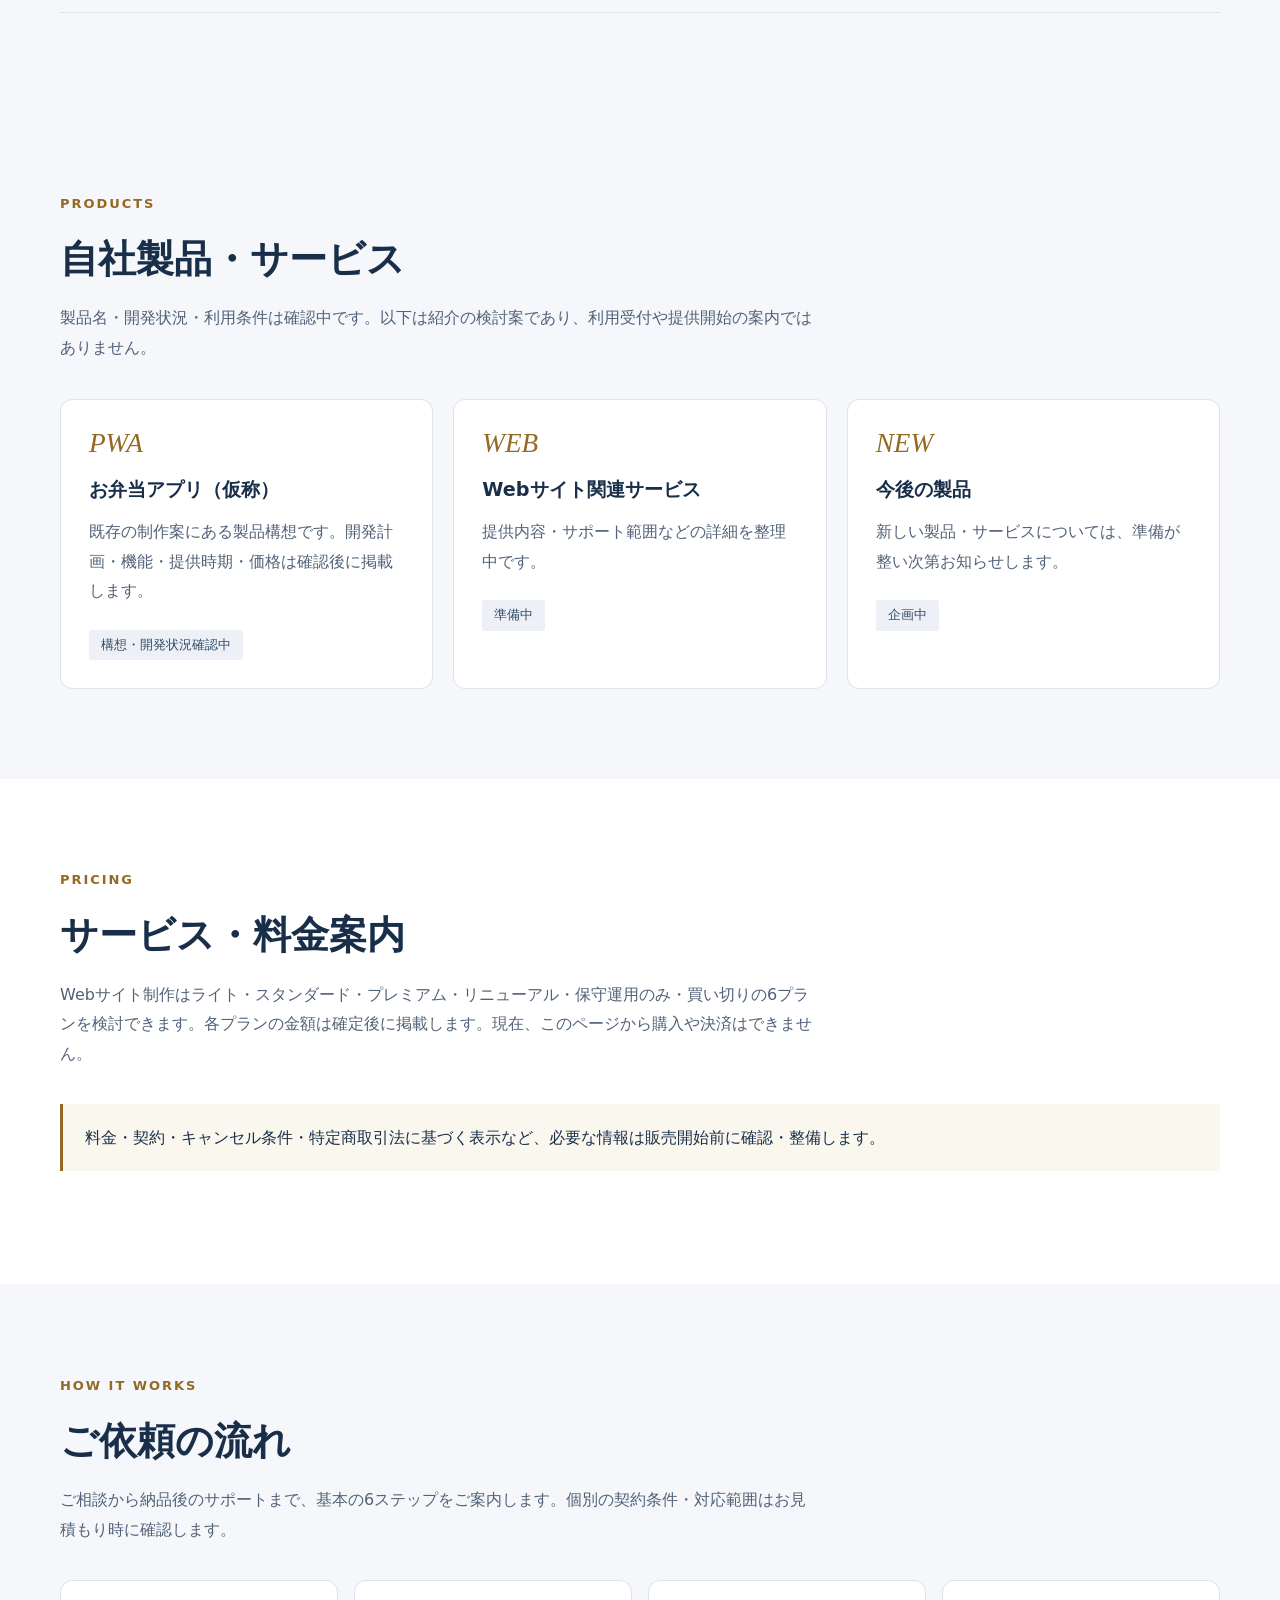
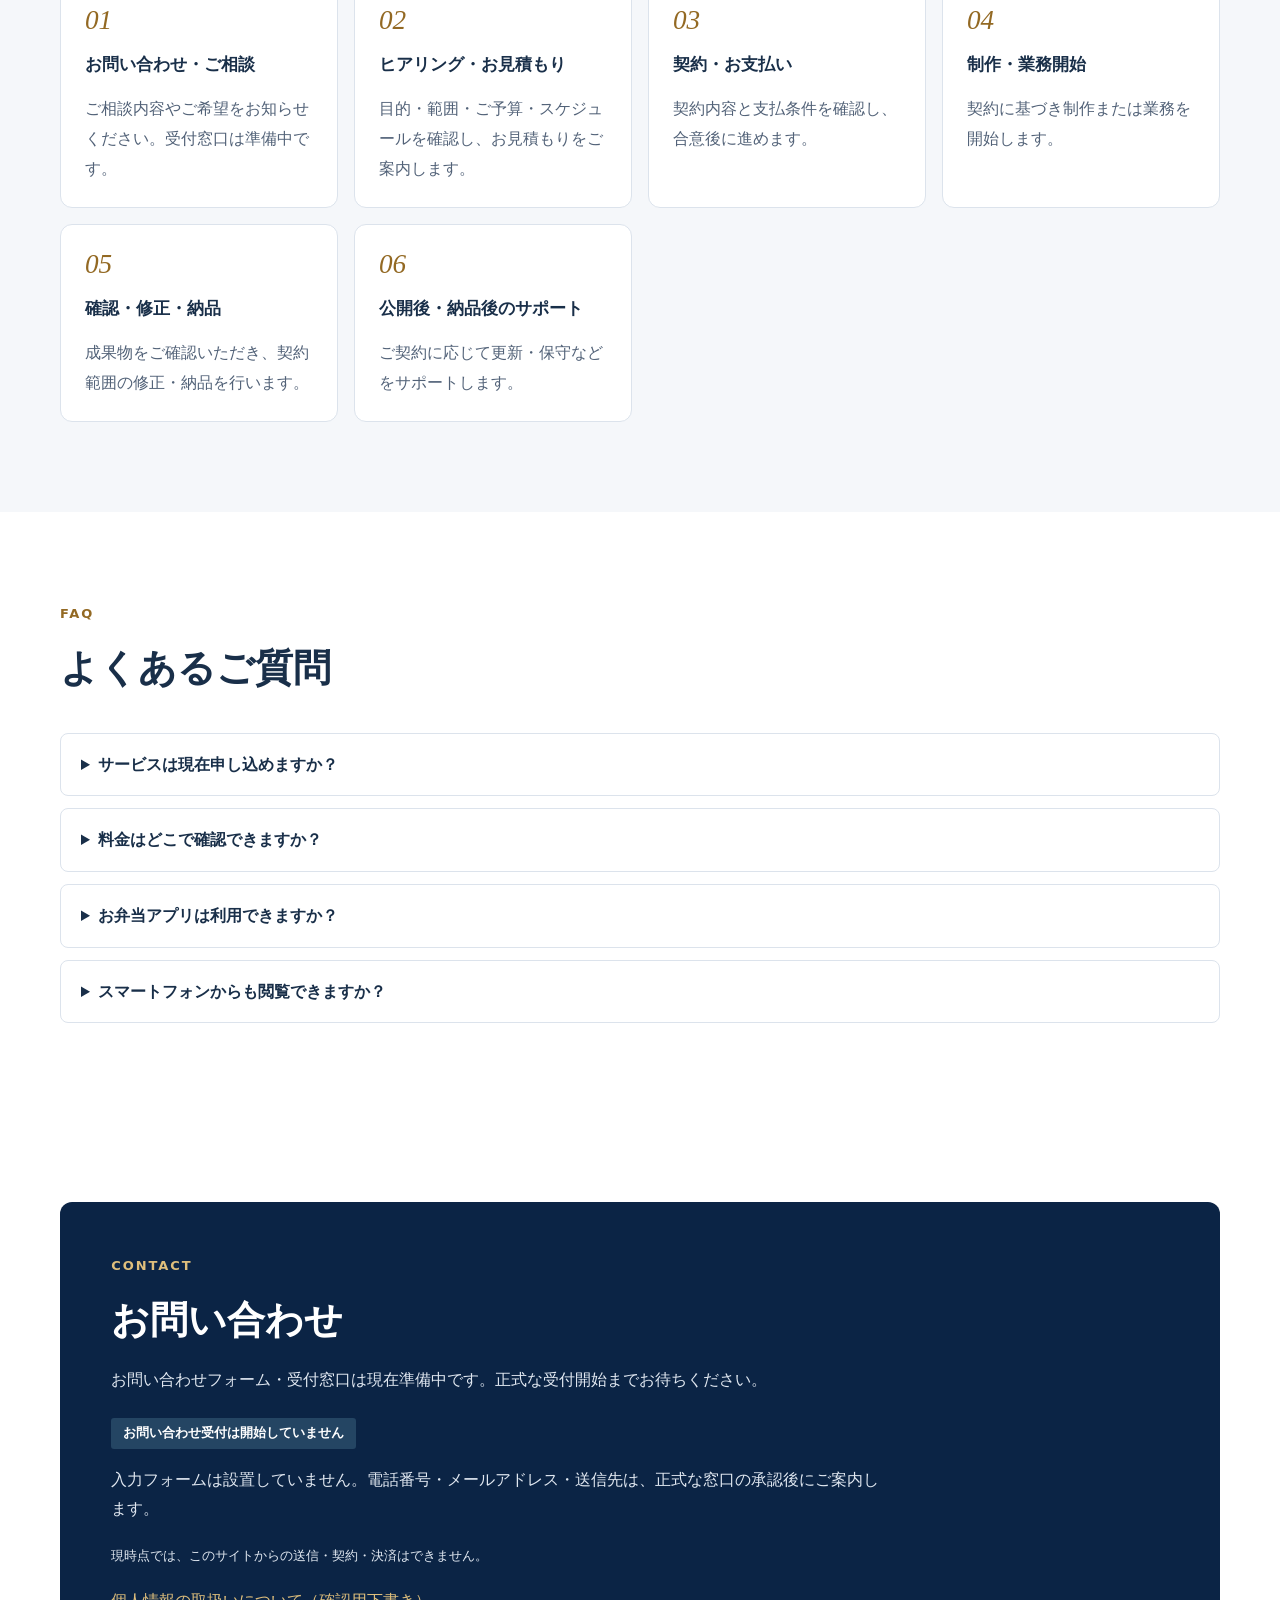
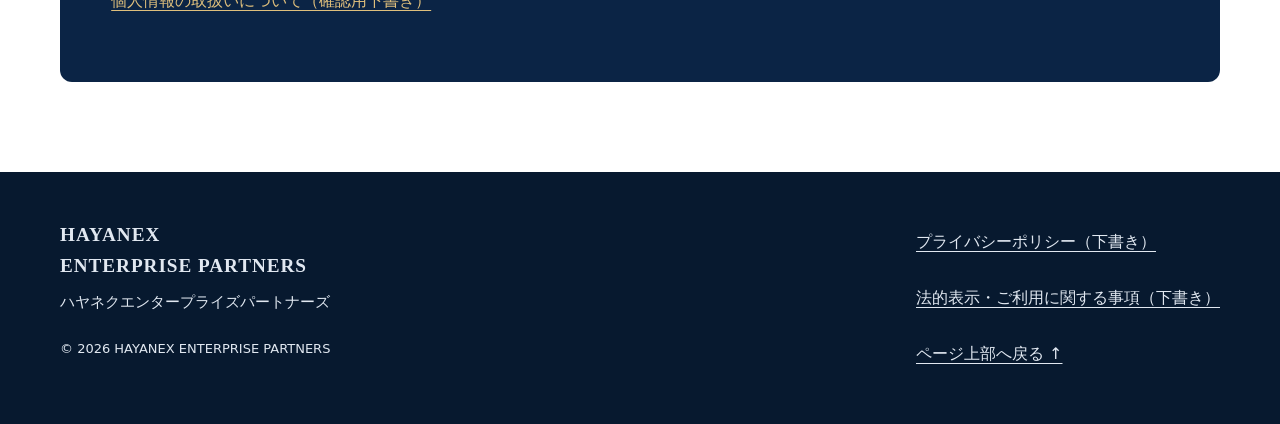
==== commit 28403115: "feat: align homepage with approved review 48 business and six-step flow" ====
--- a/index.html
+++ b/index.html
@@ -114,7 +114,7 @@
             <div class="feature">
               <h3>事業とサービス</h3>
               <p>
-                Webサイト・Webアプリを含む、既存の紹介案を整理しています。提供内容・対応範囲は確認中です。
+                Webサイト制作・運用、Webアプリ・PWA・システム開発、事務代行・業務サポートの3事業を中心に、サービスの詳細を順次ご案内します。
               </p>
             </div>
             <div class="feature">
@@ -132,33 +132,33 @@
             <span class="eyebrow">BUSINESS</span>
             <h2>事業内容</h2>
             <p>
-              以下は既存の制作案にある紹介項目です。事業としての正式な提供範囲・受付状況は未確定です。
+              Webサイト制作・運用、Webアプリ・PWA・システム開発、事務代行・業務サポートの3事業をご紹介します。各サービスの提供条件・受付状況は正式なご案内をご確認ください。
             </p>
           </div>
           <div class="grid">
             <article class="card">
               <span class="num">01</span>
-              <h3>Webサイト制作</h3>
-              <p>
-                事業・団体の情報発信を支えるWebサイトの企画・制作を検討しています。
-              </p>
-              <span class="status">詳細準備中</span>
+              <h3>Webサイト制作・運用</h3>
+              <p>
+                新規サイト制作、リニューアル、スマートフォン対応、公開支援、更新・保守、継続運用サポートをご案内します。
+              </p>
+              <span class="status">詳細ページ制作中</span>
             </article>
             <article class="card">
               <span class="num">02</span>
-              <h3>Webアプリ開発</h3>
-              <p>
-                日常や業務を支えるWebアプリの紹介案です。開発状況・提供範囲は確認中です。
-              </p>
-              <span class="status">提供内容確認中</span>
+              <h3>Webアプリ・PWA・システム開発</h3>
+              <p>
+                給与・従業員・顧客・勤怠管理、資料・承認管理、Webアプリ・PWA、オーダーメイドシステム開発を扱います。
+              </p>
+              <span class="status">詳細ページ制作中</span>
             </article>
             <article class="card">
               <span class="num">03</span>
-              <h3>事業運営・企画</h3>
-              <p>
-                企画・運営に関する紹介案です。組織の正式な位置づけや体制は確認後に掲載します。
-              </p>
-              <span class="status">詳細準備中</span>
+              <h3>事務代行・業務サポート</h3>
+              <p>
+                データ入力、資料作成、文書管理、問い合わせ対応補助、スケジュール管理、事務局運営などを支援します。
+              </p>
+              <span class="status">詳細ページ制作中</span>
             </article>
           </div>
         </div>
@@ -249,7 +249,7 @@
             <span class="eyebrow">PRICING</span>
             <h2>サービス・料金案内</h2>
             <p>
-              料金はサービス内容・契約条件の確定後に掲載します。現在、このページからの購入や決済はできません。
+              Webサイト制作はライト・スタンダード・プレミアム・リニューアル・保守運用のみ・買い切りの6プランを検討できます。各プランの金額は確定後に掲載します。現在、このページから購入や決済はできません。
             </p>
           </div>
           <div class="notice">
@@ -261,30 +261,18 @@
         <div class="wrap">
           <div class="section-heading">
             <span class="eyebrow">HOW IT WORKS</span>
-            <h2>ご依頼の流れ（予定）</h2>
-            <p>
-              以下は検討中の一般的な流れです。正式な受付開始時に内容を確定します。
+            <h2>ご依頼の流れ</h2>
+            <p>
+              ご相談から納品後のサポートまで、基本の6ステップをご案内します。個別の契約条件・対応範囲はお見積もり時に確認します。
             </p>
           </div>
           <ol class="steps">
-            <li class="step">
-              <h3>お問い合わせ</h3>
-              <p>受付開始後、目的やご希望をお知らせいただく予定です。</p>
-            </li>
-            <li class="step">
-              <h3>内容確認</h3>
-              <p>目的・範囲・条件などを確認する予定です。</p>
-            </li>
-            <li class="step">
-              <h3>ご提案・お見積もり</h3>
-              <p>対応範囲と条件を整理したうえでご案内する予定です。</p>
-            </li>
-            <li class="step">
-              <h3>ご契約・制作</h3>
-              <p>
-                契約内容の合意後に進行する想定です。正式な条件は未確定です。
-              </p>
-            </li>
+            <li class="step"><h3>お問い合わせ・ご相談</h3><p>ご相談内容やご希望をお知らせください。受付窓口は準備中です。</p></li>
+            <li class="step"><h3>ヒアリング・お見積もり</h3><p>目的・範囲・ご予算・スケジュールを確認し、お見積もりをご案内します。</p></li>
+            <li class="step"><h3>契約・お支払い</h3><p>契約内容と支払条件を確認し、合意後に進めます。</p></li>
+            <li class="step"><h3>制作・業務開始</h3><p>契約に基づき制作または業務を開始します。</p></li>
+            <li class="step"><h3>確認・修正・納品</h3><p>成果物をご確認いただき、契約範囲の修正・納品を行います。</p></li>
+            <li class="step"><h3>公開後・納品後のサポート</h3><p>ご契約に応じて更新・保守などをサポートします。</p></li>
           </ol>
         </div>
       </section>
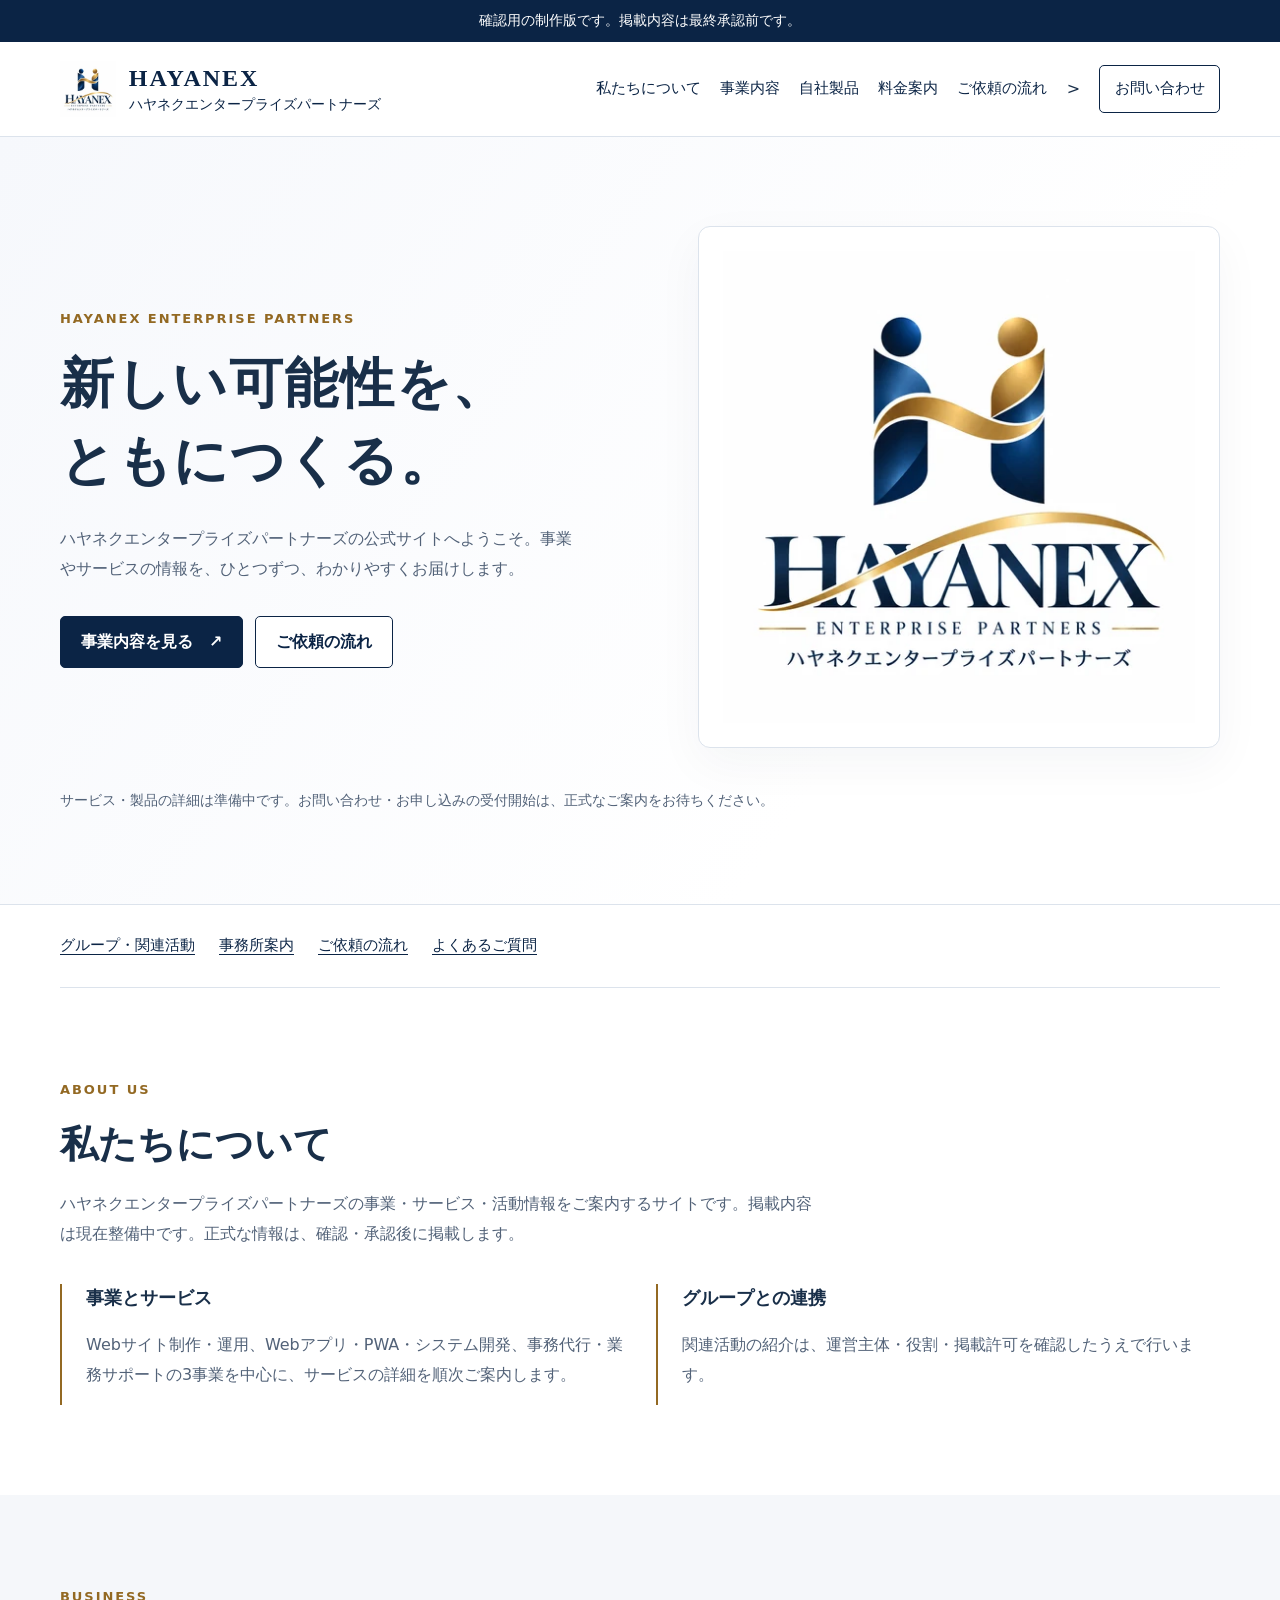
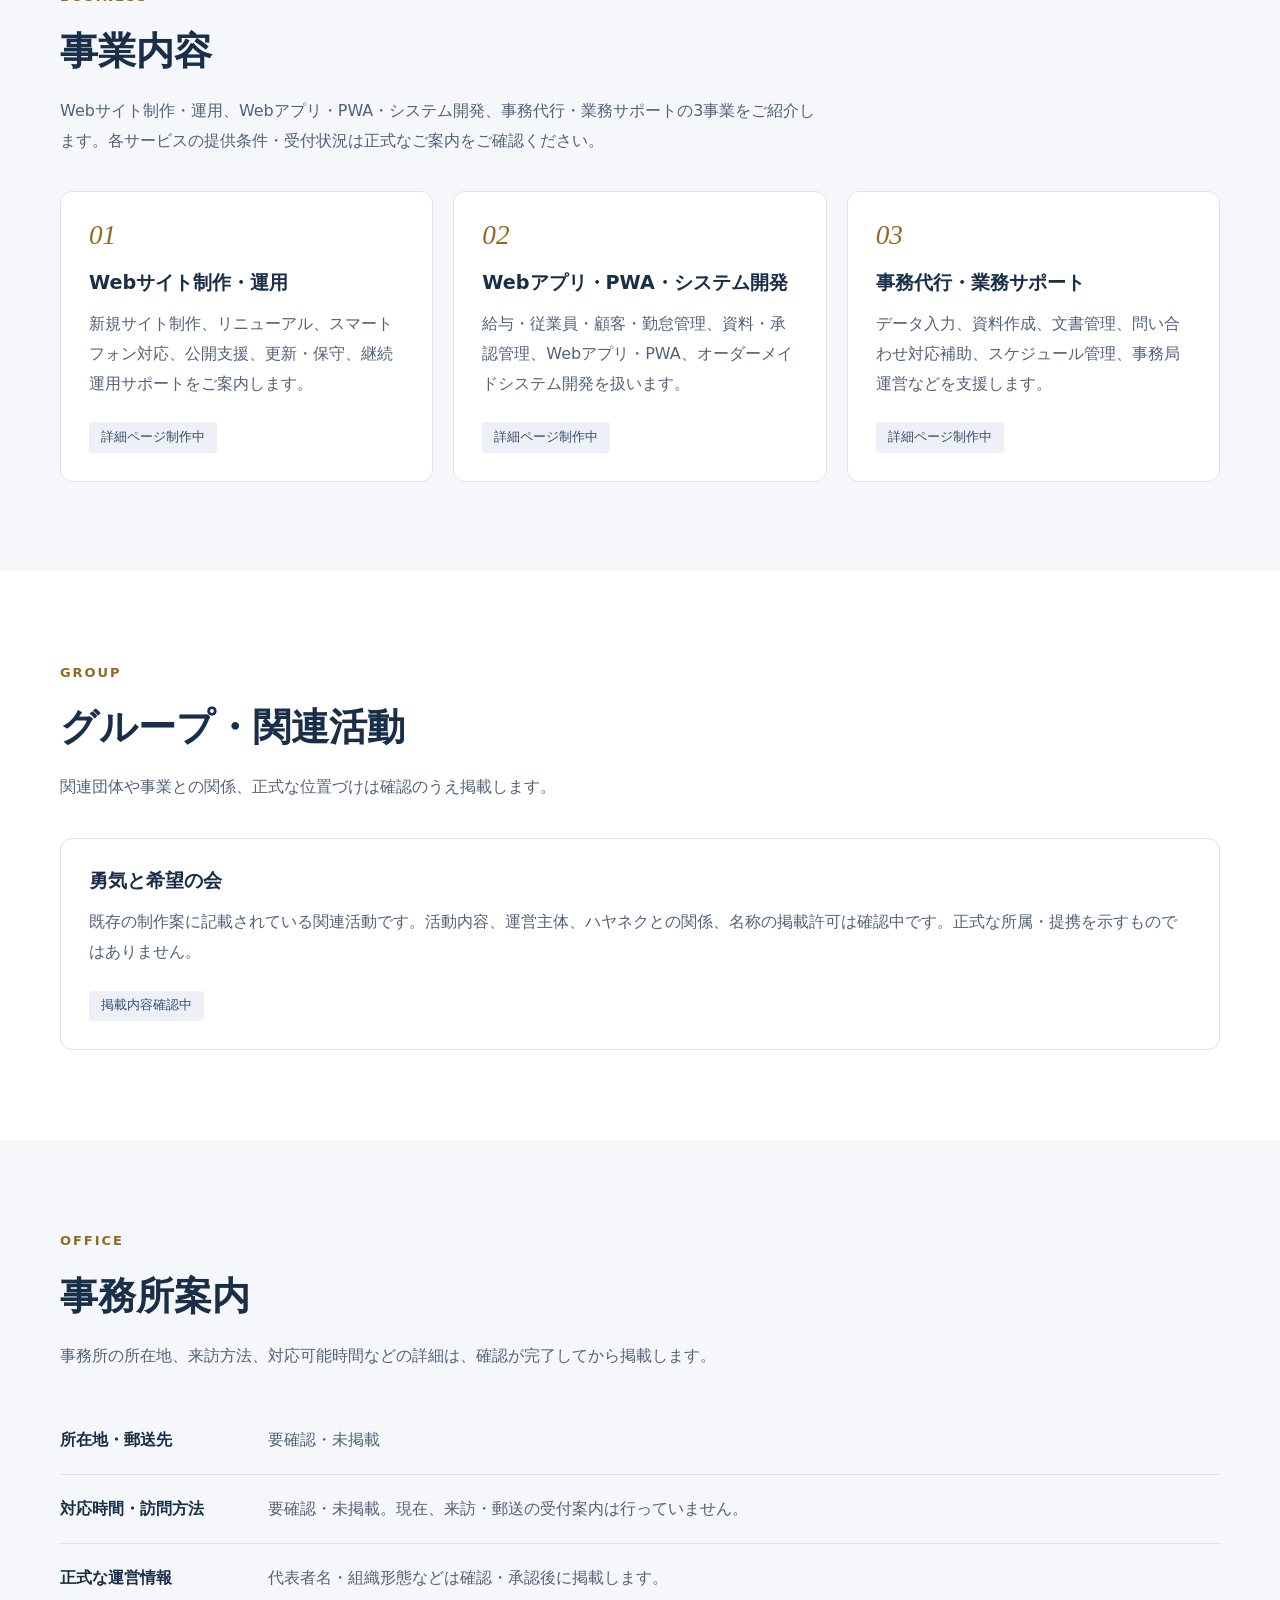
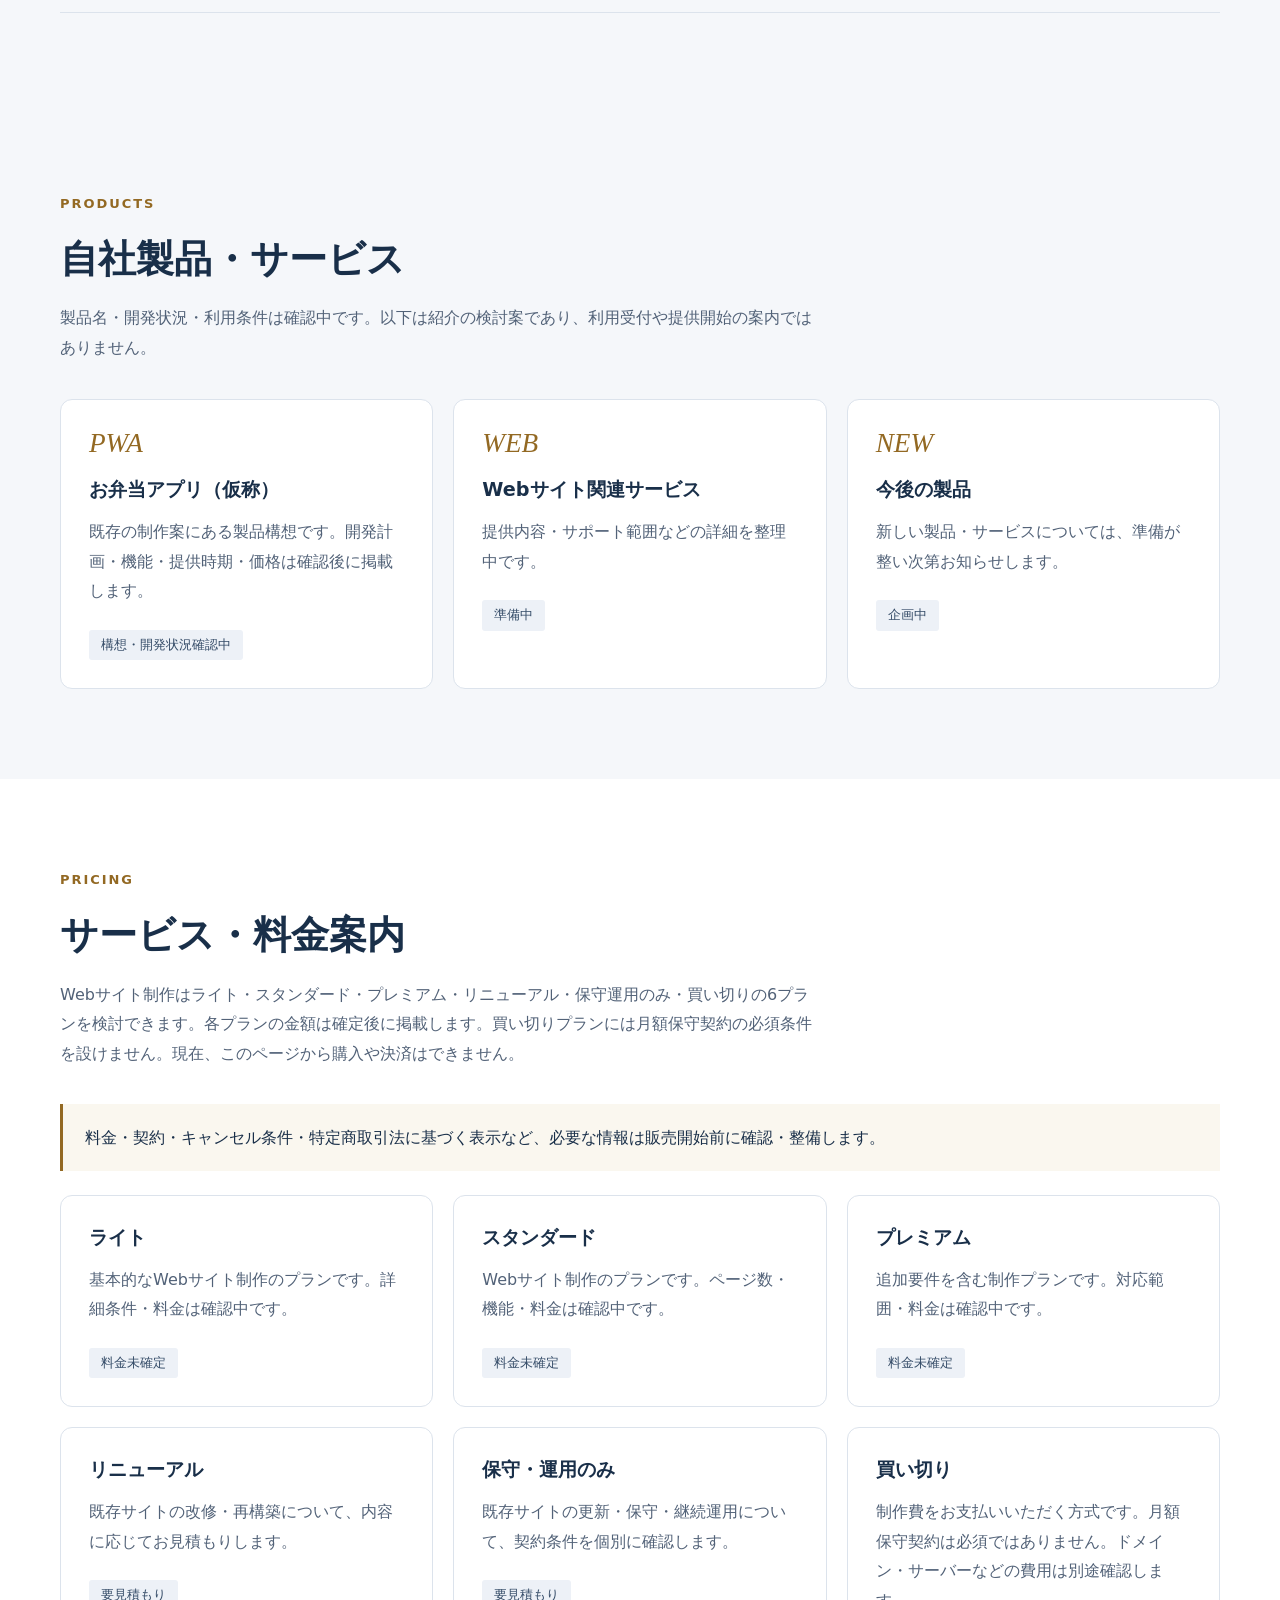
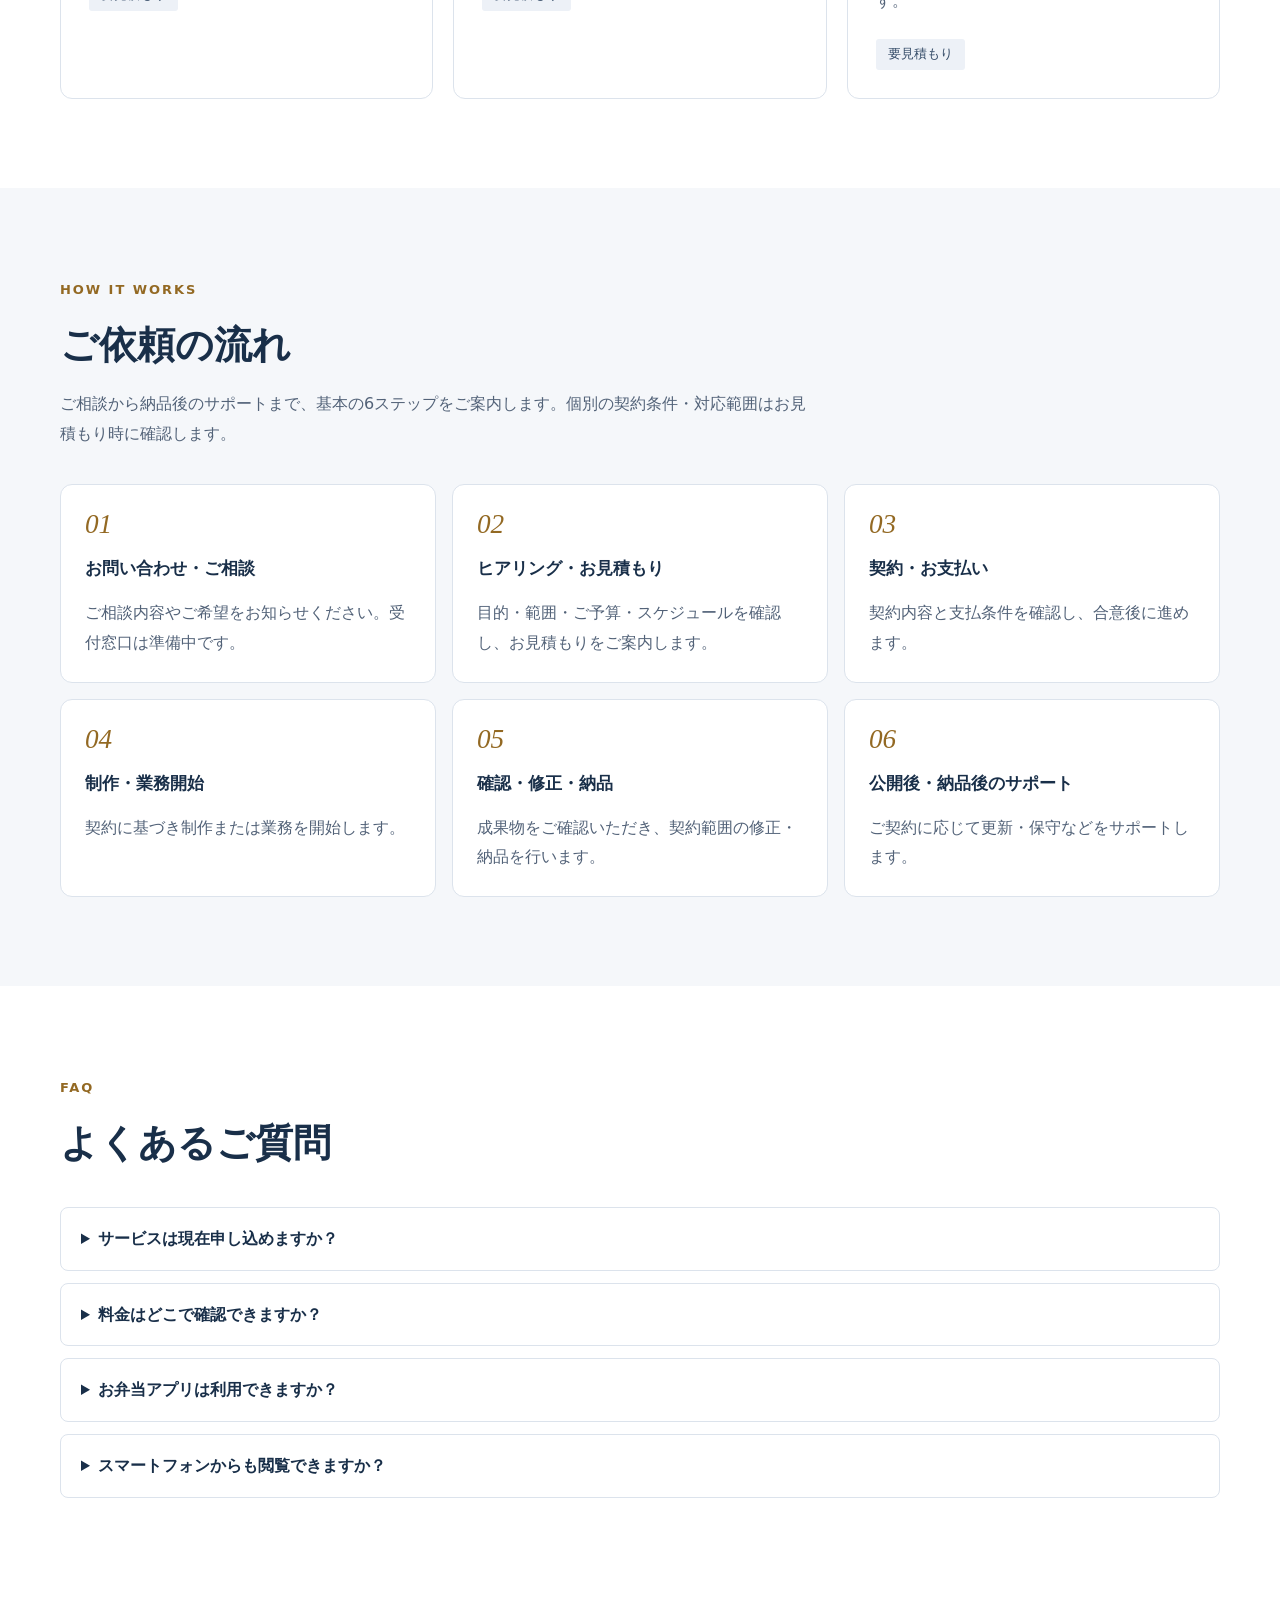
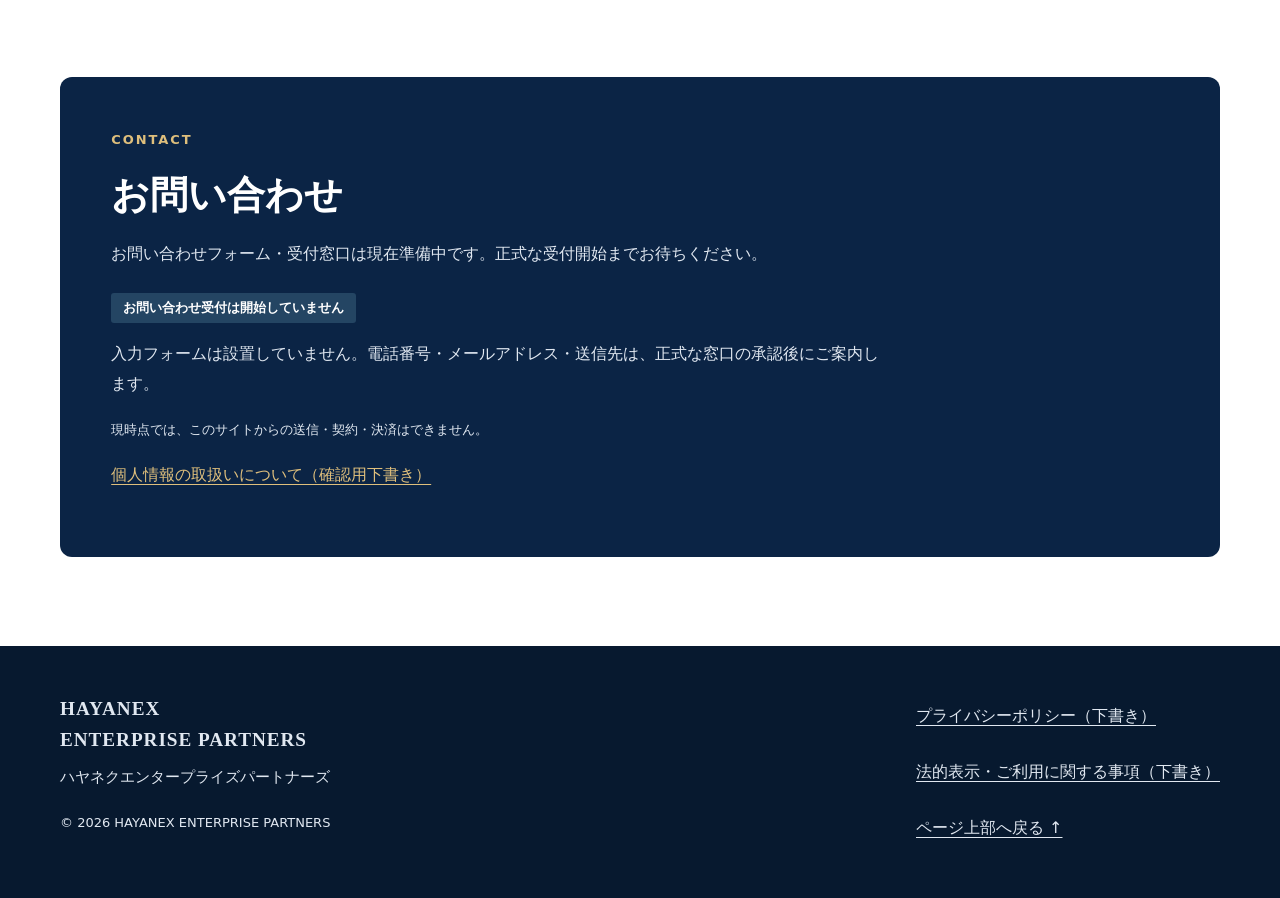
==== commit bee29885: "feat: add approved six web plans and flow navigation to review homepage" ====
--- a/index.html
+++ b/index.html
@@ -57,7 +57,7 @@
         </button>
         <nav class="primary-nav" id="primary-nav" aria-label="メインメニュー">
           <a href="#about">私たちについて</a><a href="#business">事業内容</a
-          ><a href="#products">自社製品</a><a href="#pricing">料金案内</a
+          ><a href="#products">自社製品</a><a href="#pricing">料金案内</a><a href="#flow">ご依頼の流れ</a>
           ><a class="nav-contact" href="#contact">お問い合わせ</a>
         </nav>
       </div>
@@ -87,7 +87,7 @@
               sizes="(max-width: 760px) 42vw, 480px"
               width="1254"
               height="1254"
-              alt="HAYANEX ENTERPRISE PARTNERS ハヤネクエンタープライズパートナーズ 公式ロゴ"
+              alt="HAYANEX ENTERPRISE PARTNERS ハヤネクエンタープライズパートナーズ ロゴ候補（最終選定前）"
               fetchpriority="high"
               decoding="async"
            >
@@ -249,11 +249,19 @@
             <span class="eyebrow">PRICING</span>
             <h2>サービス・料金案内</h2>
             <p>
-              Webサイト制作はライト・スタンダード・プレミアム・リニューアル・保守運用のみ・買い切りの6プランを検討できます。各プランの金額は確定後に掲載します。現在、このページから購入や決済はできません。
+              Webサイト制作はライト・スタンダード・プレミアム・リニューアル・保守運用のみ・買い切りの6プランを検討できます。各プランの金額は確定後に掲載します。買い切りプランには月額保守契約の必須条件を設けません。現在、このページから購入や決済はできません。
             </p>
           </div>
           <div class="notice">
             料金・契約・キャンセル条件・特定商取引法に基づく表示など、必要な情報は販売開始前に確認・整備します。
+          </div>
+          <div class="grid" aria-label="Webサイト制作プラン（料金未確定）">
+            <article class="card"><h3>ライト</h3><p>基本的なWebサイト制作のプランです。詳細条件・料金は確認中です。</p><span class="status">料金未確定</span></article>
+            <article class="card"><h3>スタンダード</h3><p>Webサイト制作のプランです。ページ数・機能・料金は確認中です。</p><span class="status">料金未確定</span></article>
+            <article class="card"><h3>プレミアム</h3><p>追加要件を含む制作プランです。対応範囲・料金は確認中です。</p><span class="status">料金未確定</span></article>
+            <article class="card"><h3>リニューアル</h3><p>既存サイトの改修・再構築について、内容に応じてお見積もりします。</p><span class="status">要見積もり</span></article>
+            <article class="card"><h3>保守・運用のみ</h3><p>既存サイトの更新・保守・継続運用について、契約条件を個別に確認します。</p><span class="status">要見積もり</span></article>
+            <article class="card"><h3>買い切り</h3><p>制作費をお支払いいただく方式です。月額保守契約は必須ではありません。ドメイン・サーバーなどの費用は別途確認します。</p><span class="status">要見積もり</span></article>
           </div>
         </div>
       </section>
--- a/assets/css/site.css
+++ b/assets/css/site.css
@@ -380,7 +380,7 @@
   list-style: none;
   counter-reset: step;
   display: grid;
-  grid-template-columns: repeat(4, minmax(0, 1fr));
+  grid-template-columns: repeat(3, minmax(0, 1fr));
   gap: 1rem;
   padding: 0;
   margin: 0;
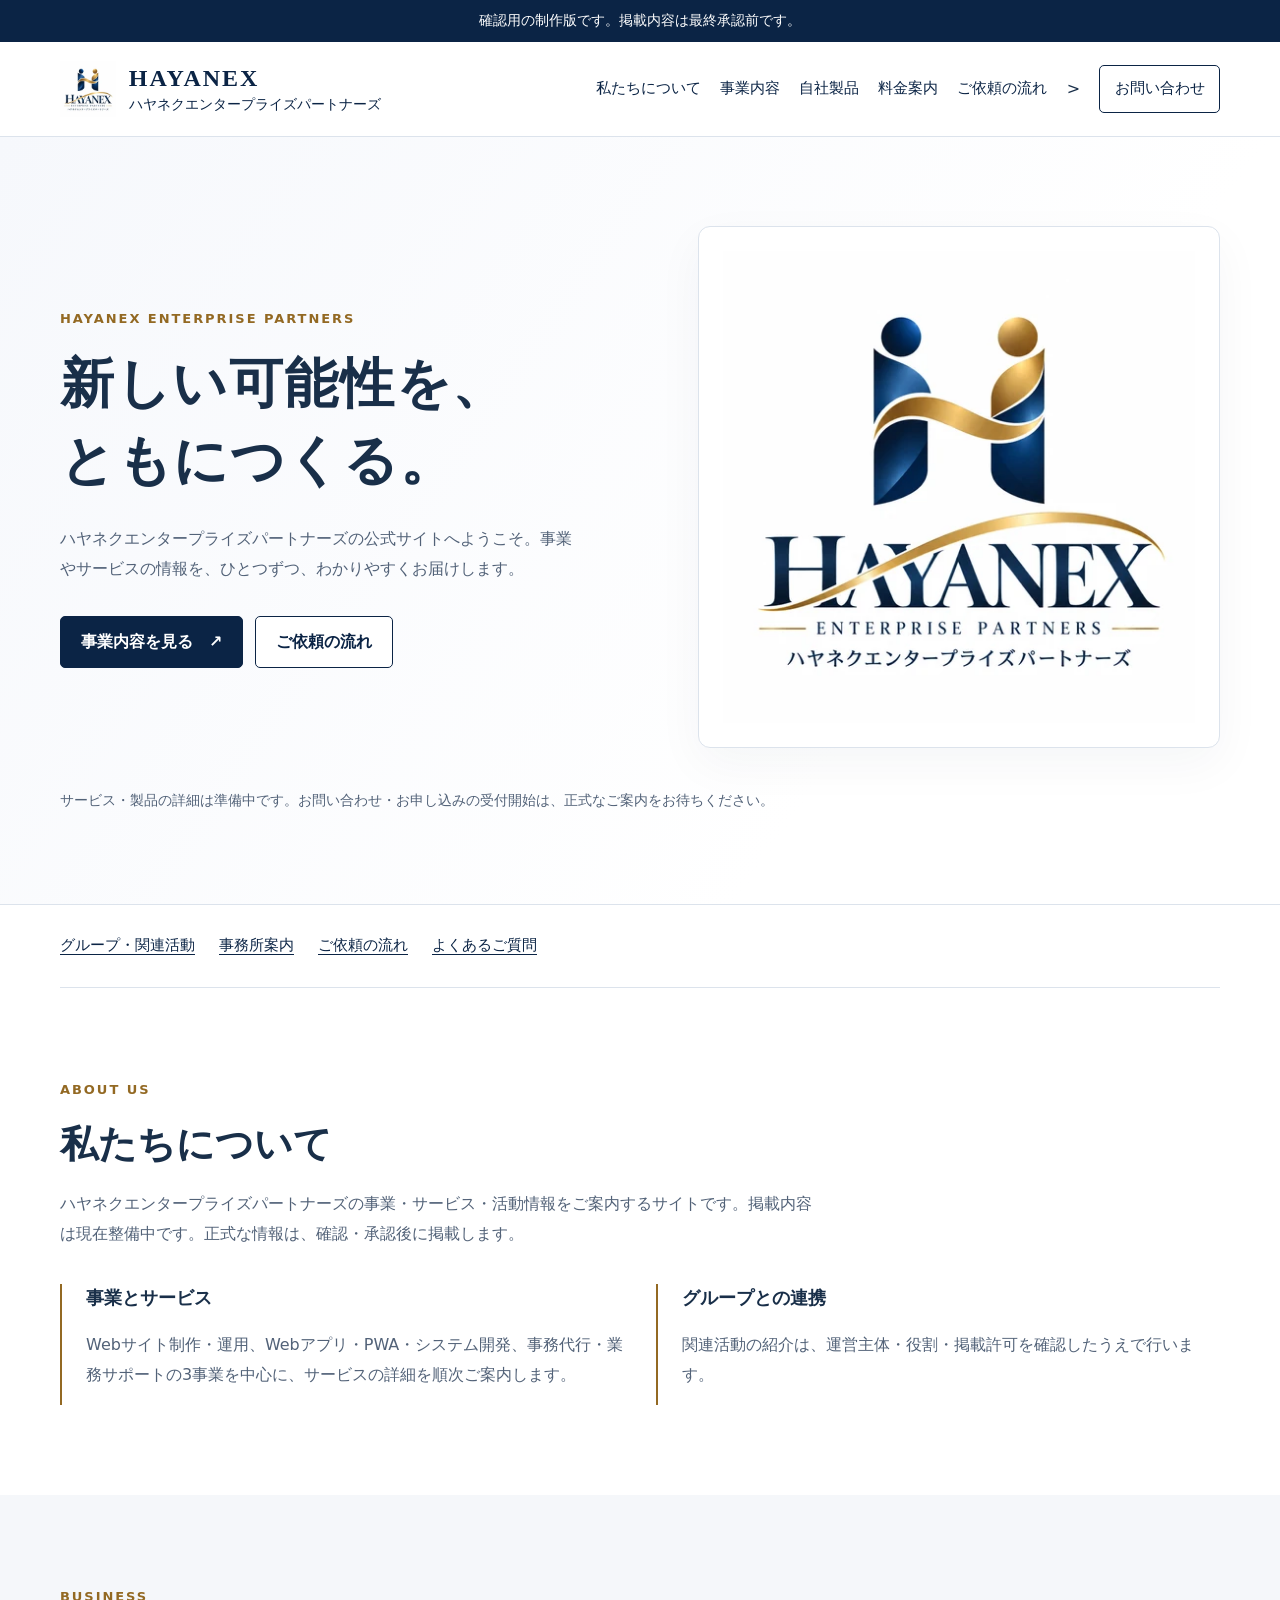
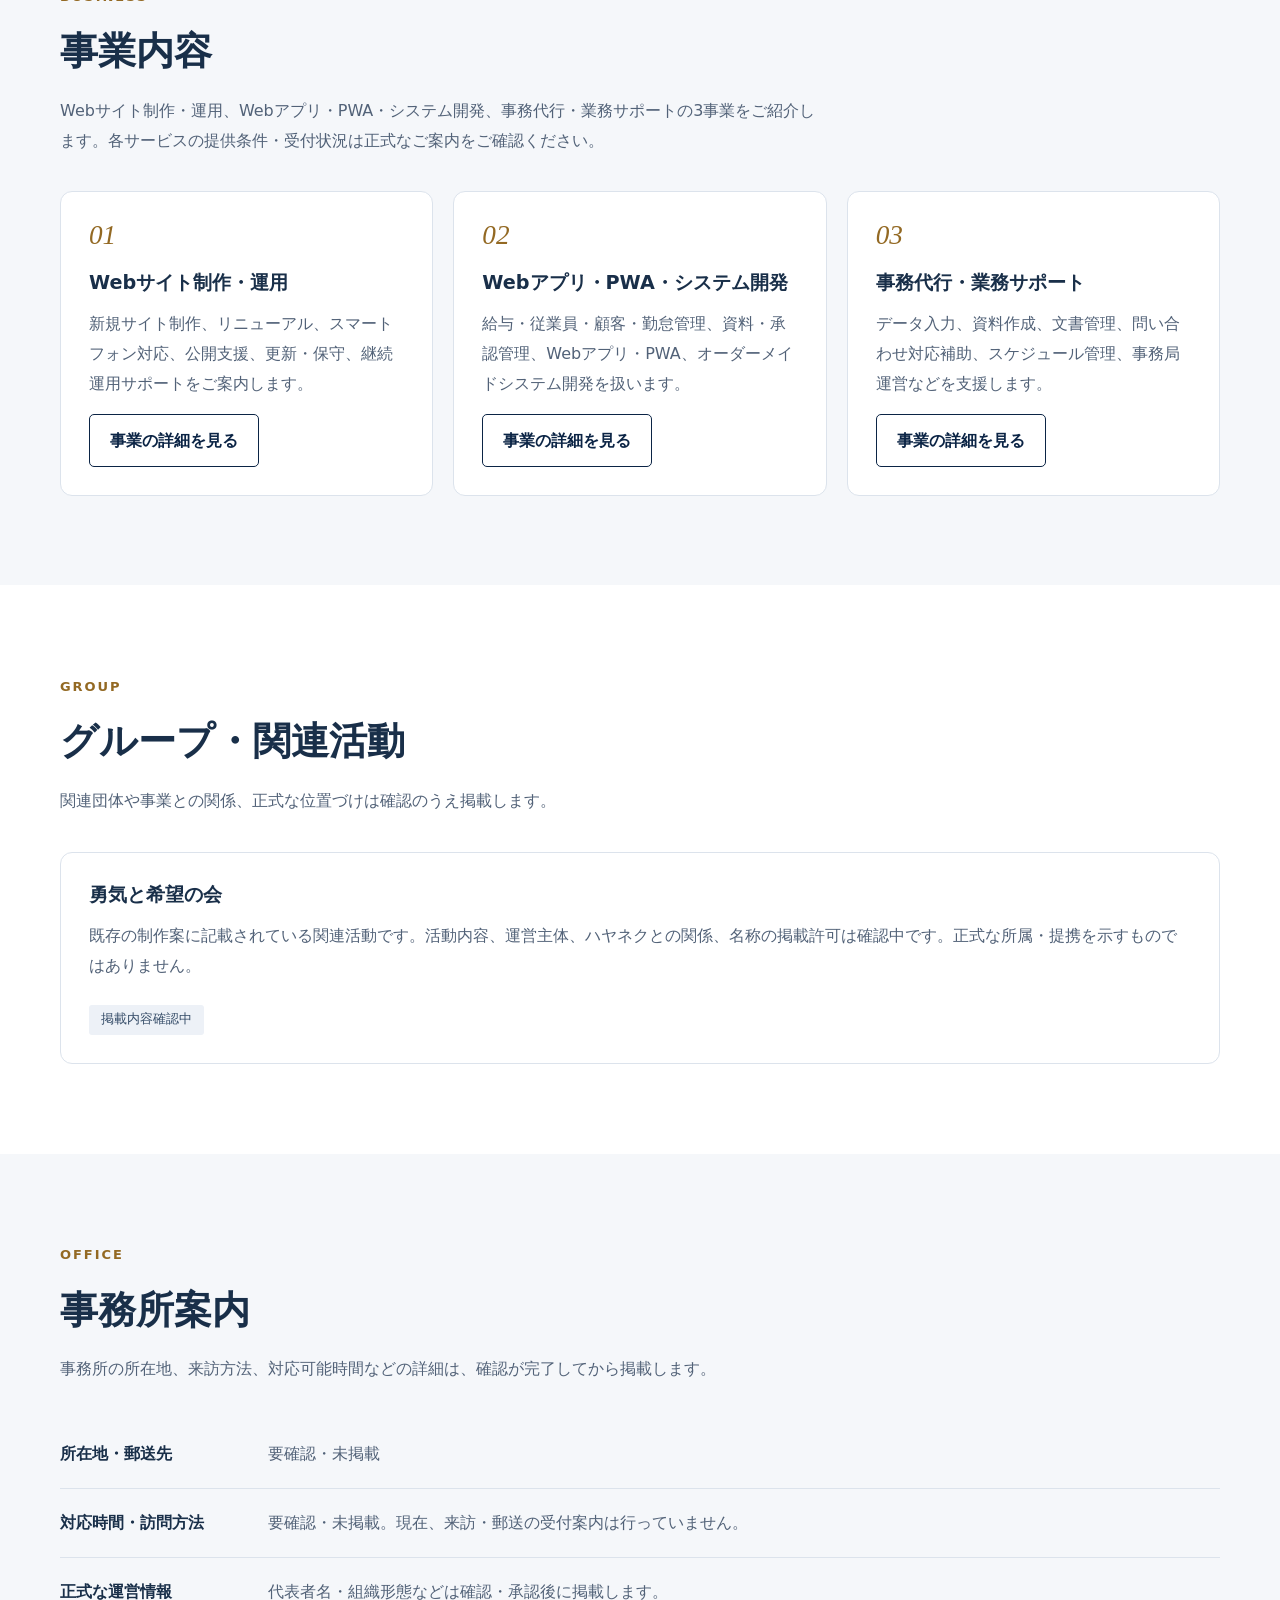
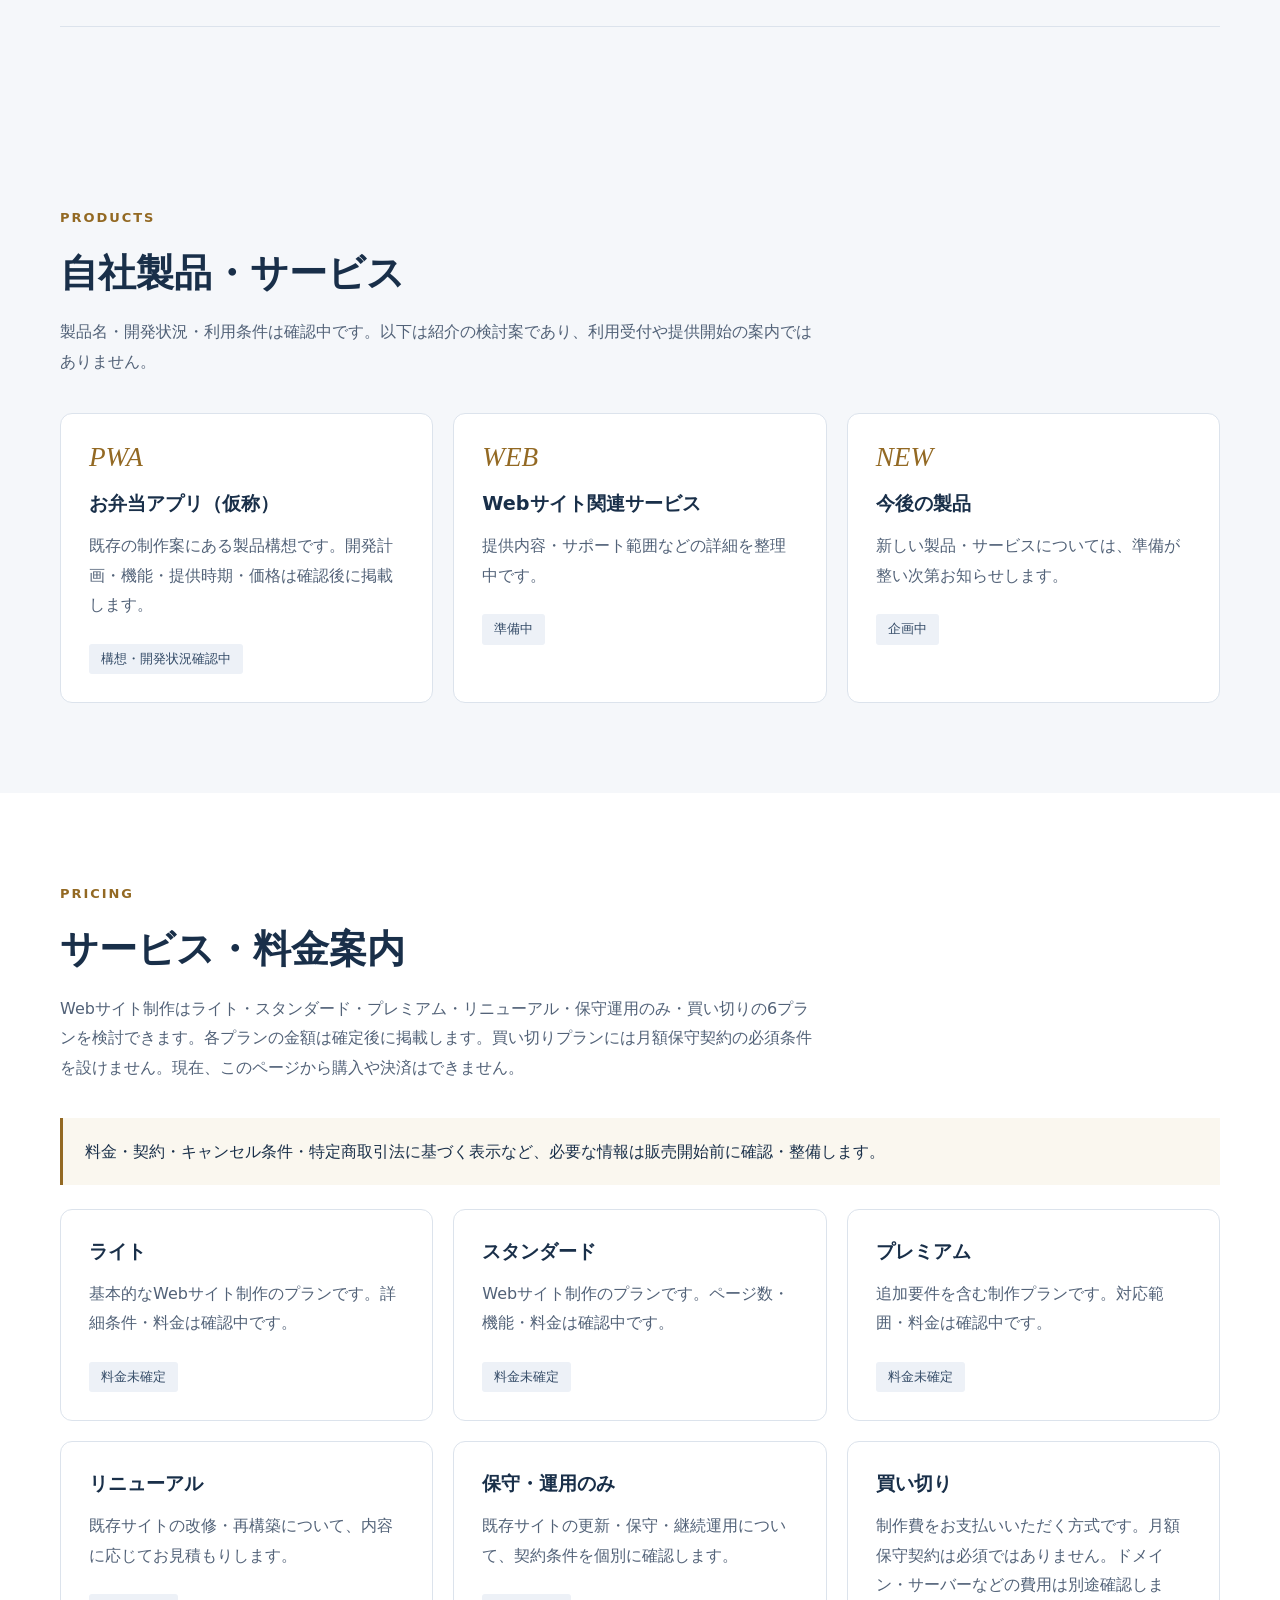
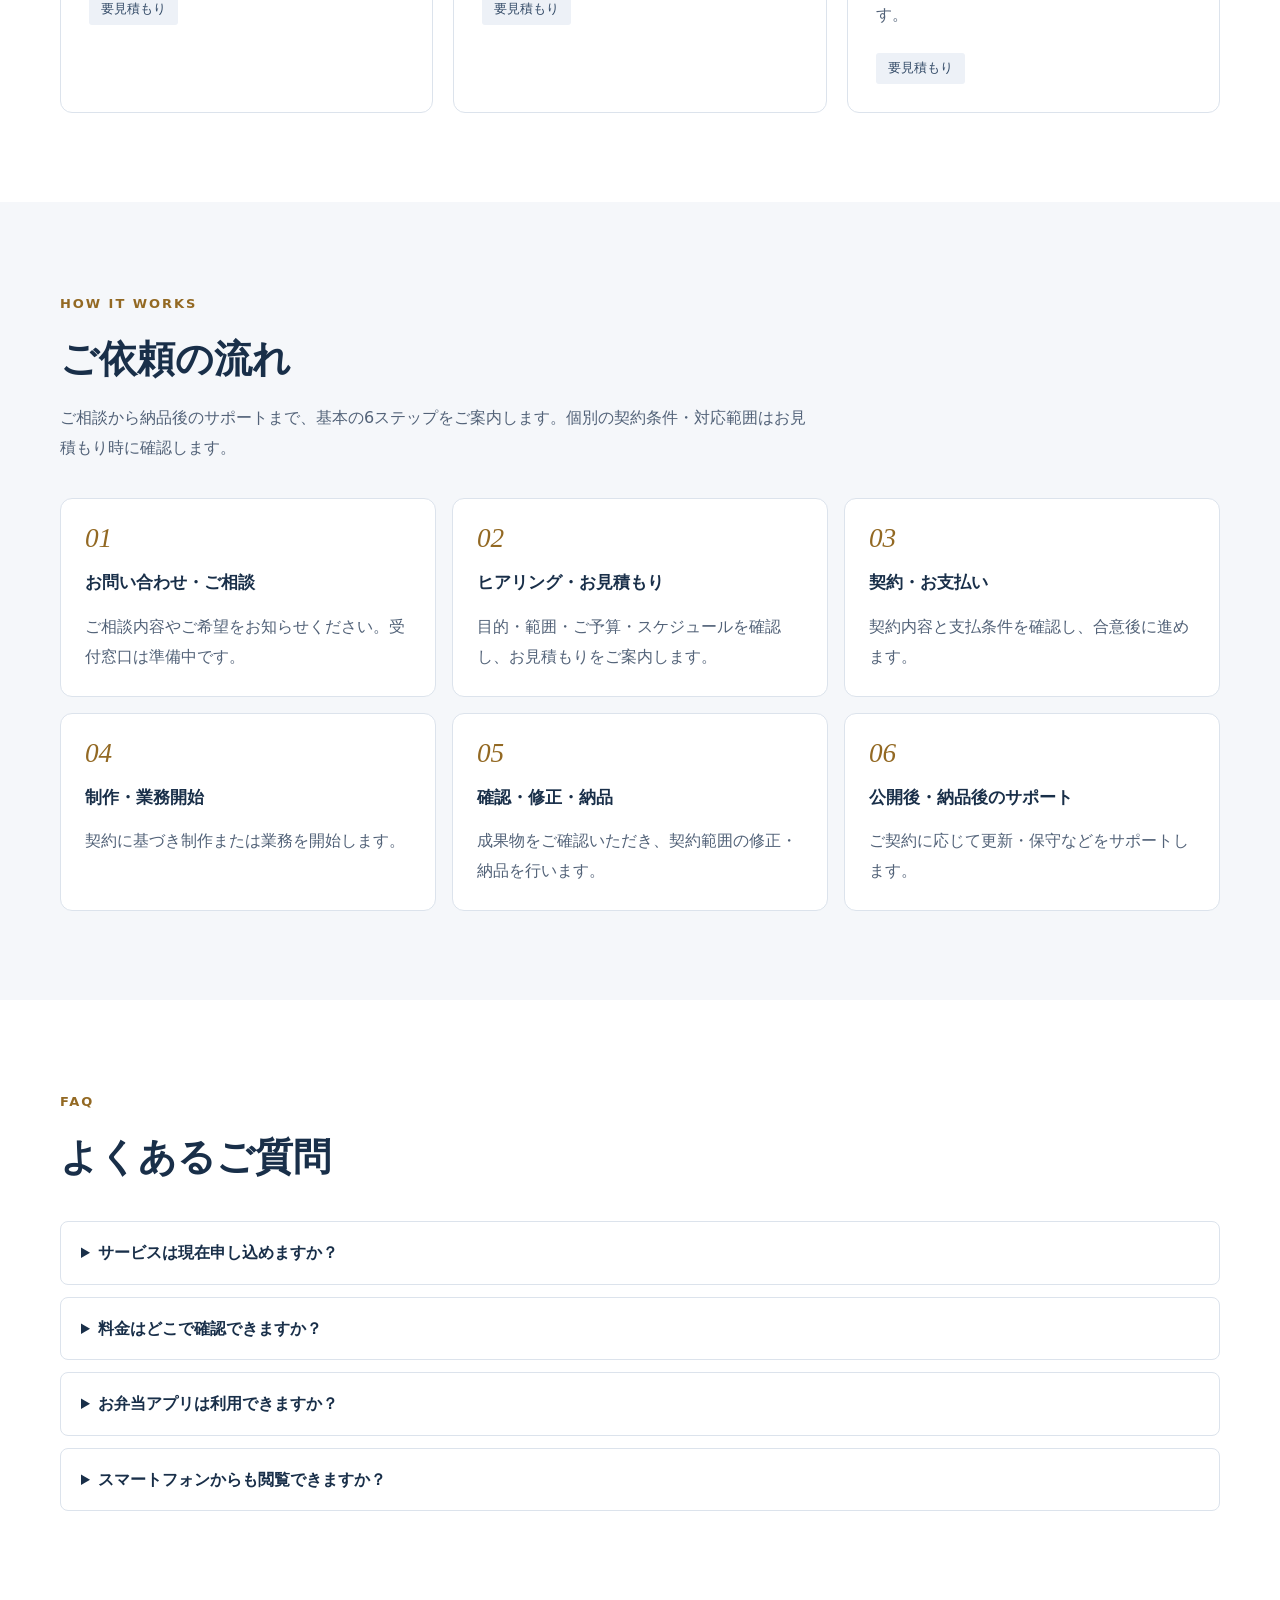
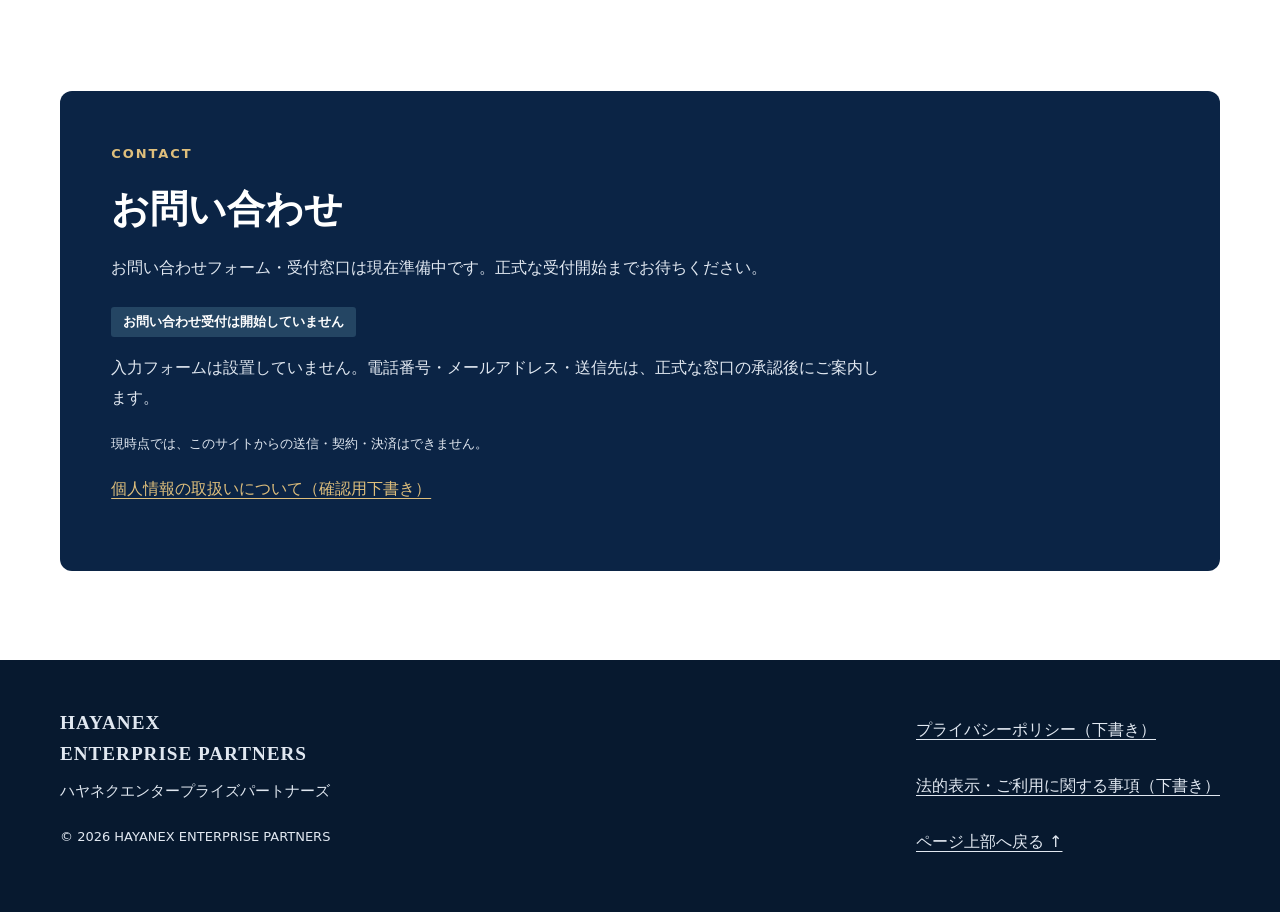
==== commit 66603f28: "Link three business detail pages from homepage on develop" ====
--- a/index.html
+++ b/index.html
@@ -142,7 +142,7 @@
               <p>
                 新規サイト制作、リニューアル、スマートフォン対応、公開支援、更新・保守、継続運用サポートをご案内します。
               </p>
-              <span class="status">詳細ページ制作中</span>
+              <a class="btn btn-secondary" href="business-web.html">事業の詳細を見る</a>
             </article>
             <article class="card">
               <span class="num">02</span>
@@ -150,7 +150,7 @@
               <p>
                 給与・従業員・顧客・勤怠管理、資料・承認管理、Webアプリ・PWA、オーダーメイドシステム開発を扱います。
               </p>
-              <span class="status">詳細ページ制作中</span>
+              <a class="btn btn-secondary" href="business-system.html">事業の詳細を見る</a>
             </article>
             <article class="card">
               <span class="num">03</span>
@@ -158,7 +158,7 @@
               <p>
                 データ入力、資料作成、文書管理、問い合わせ対応補助、スケジュール管理、事務局運営などを支援します。
               </p>
-              <span class="status">詳細ページ制作中</span>
+              <a class="btn btn-secondary" href="business-support.html">事業の詳細を見る</a>
             </article>
           </div>
         </div>
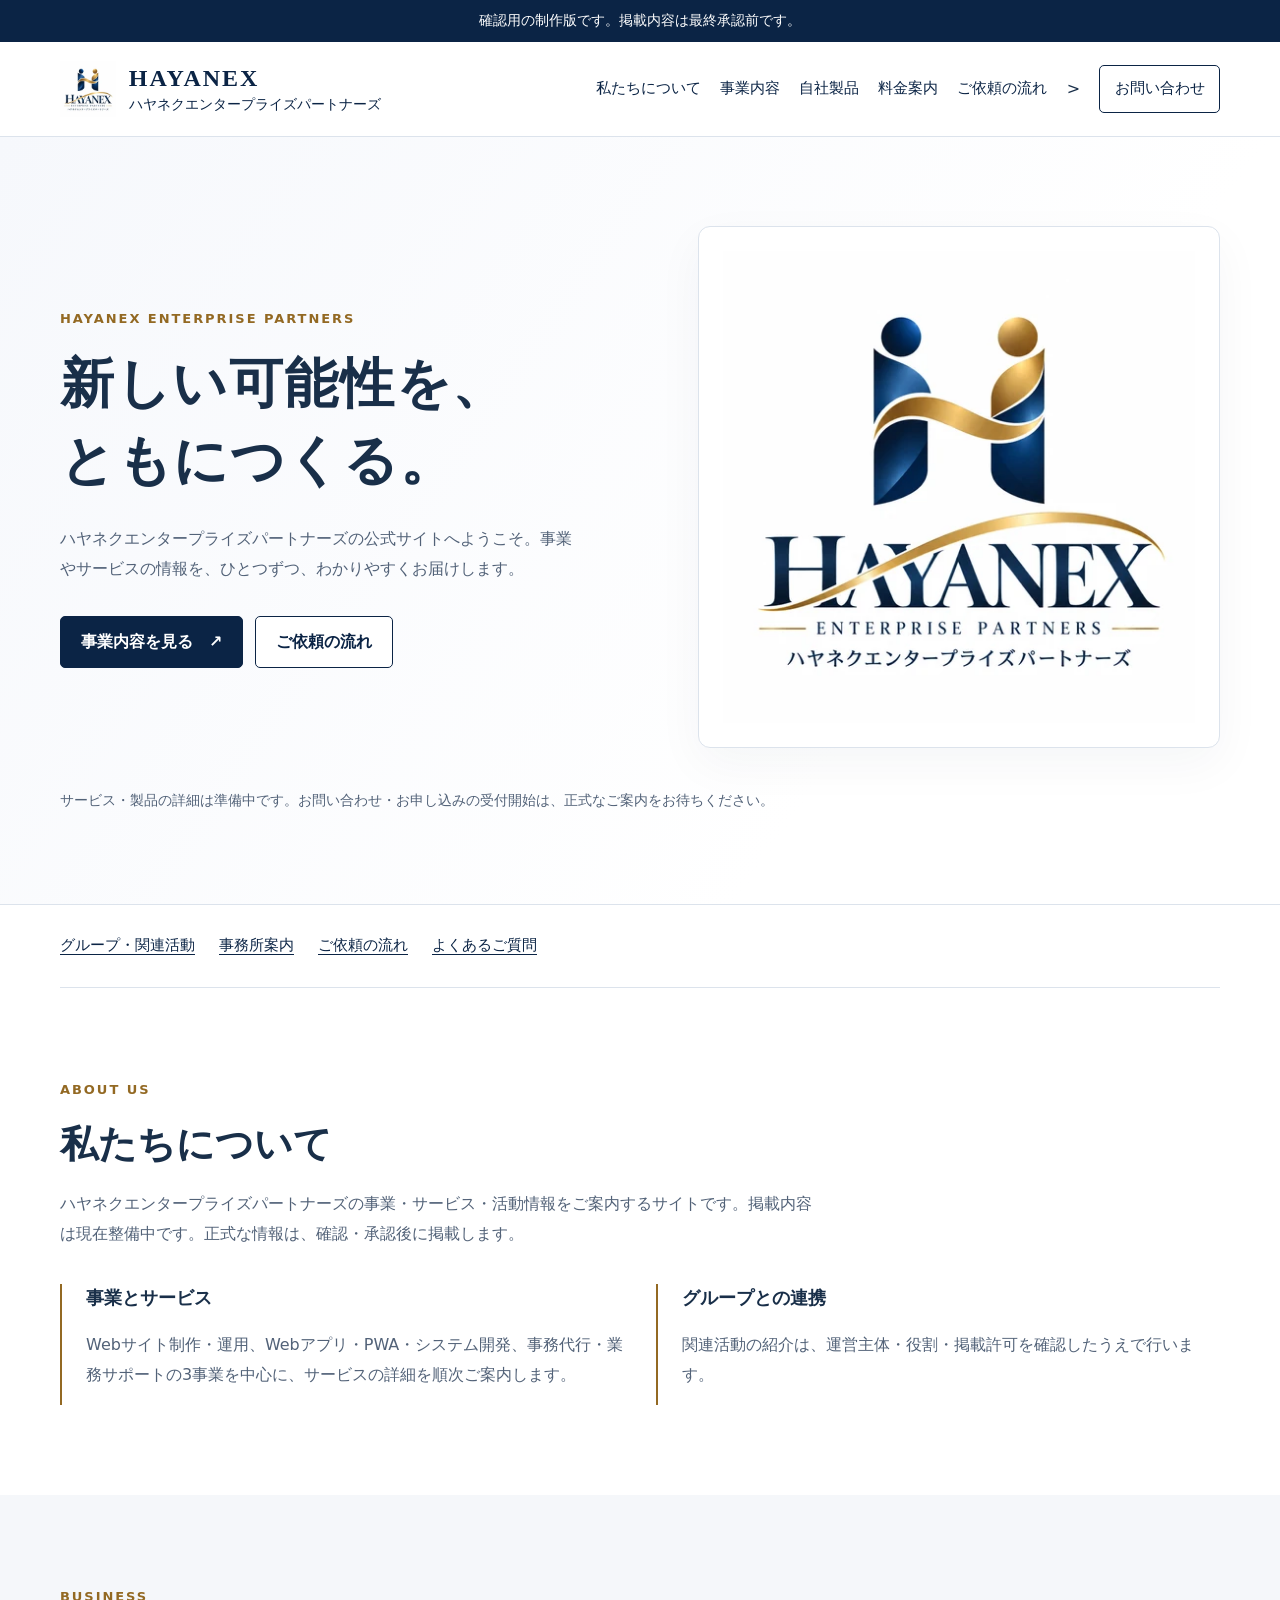
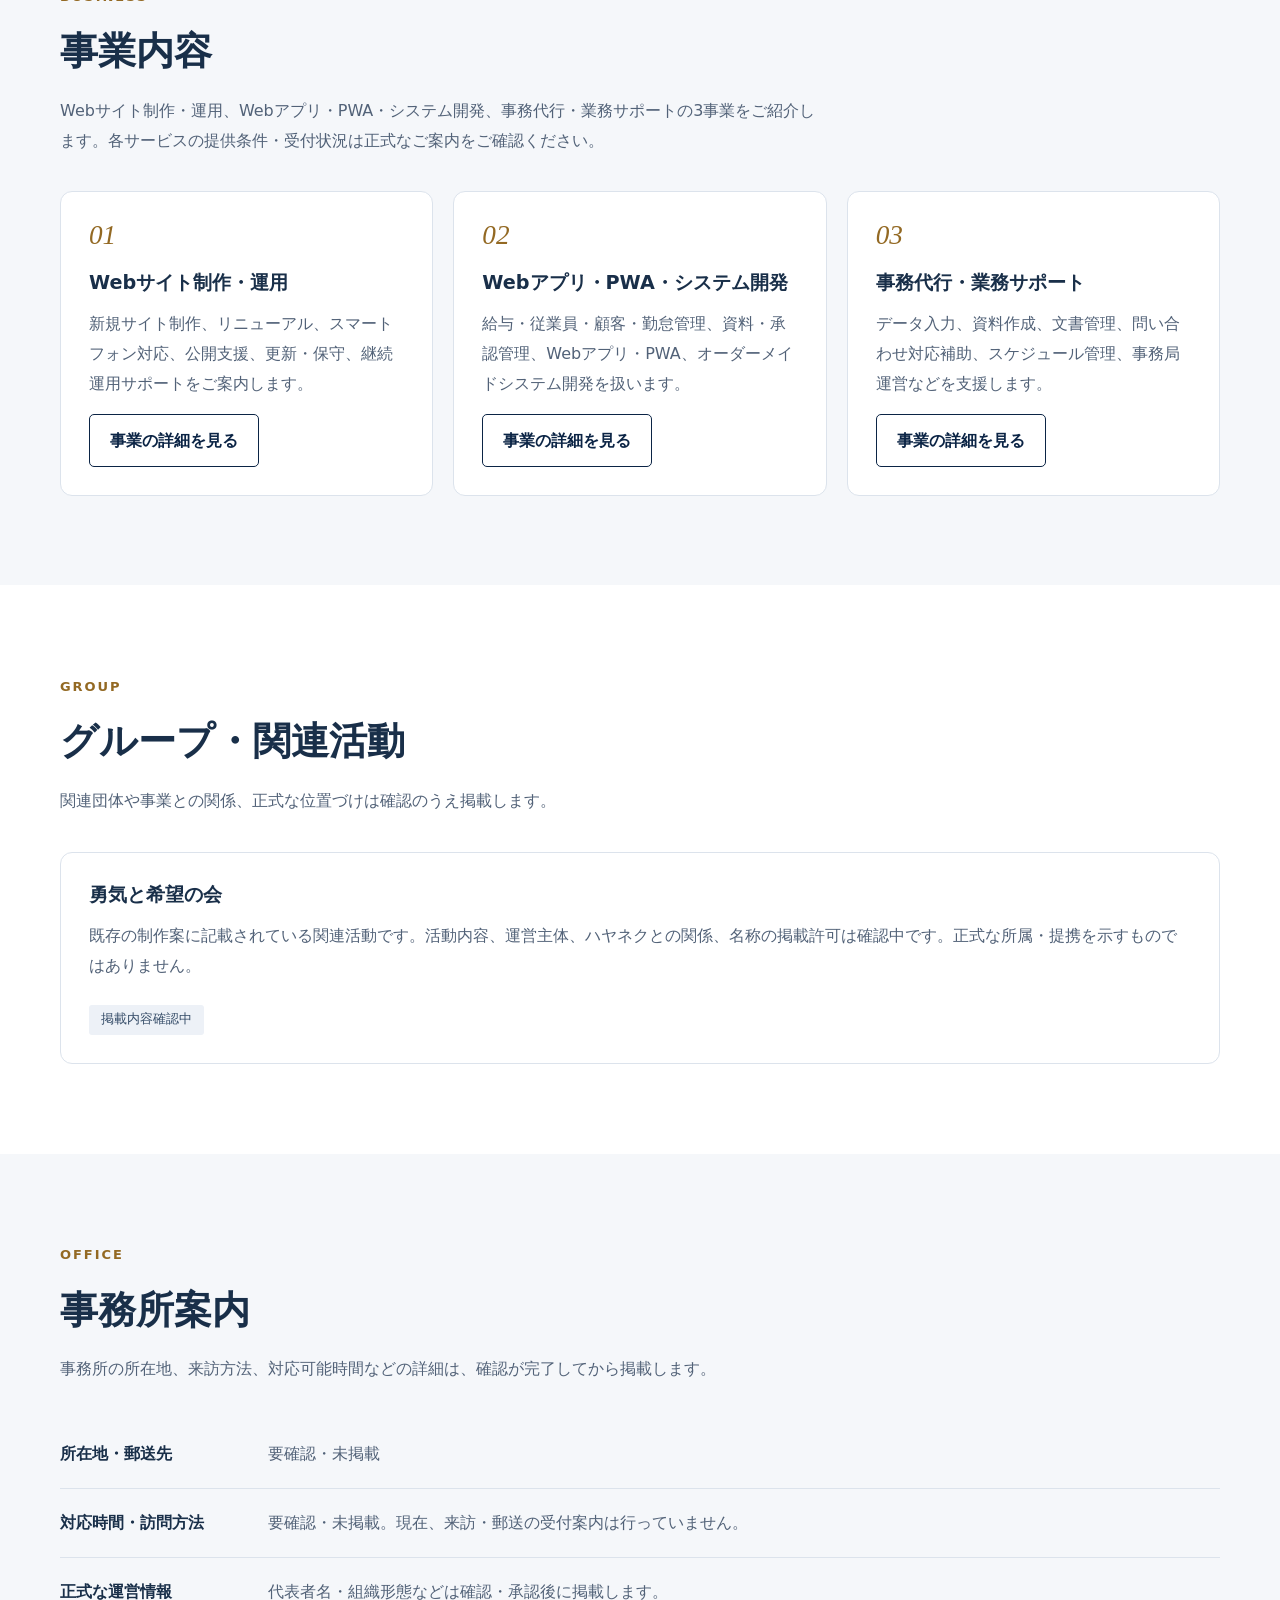
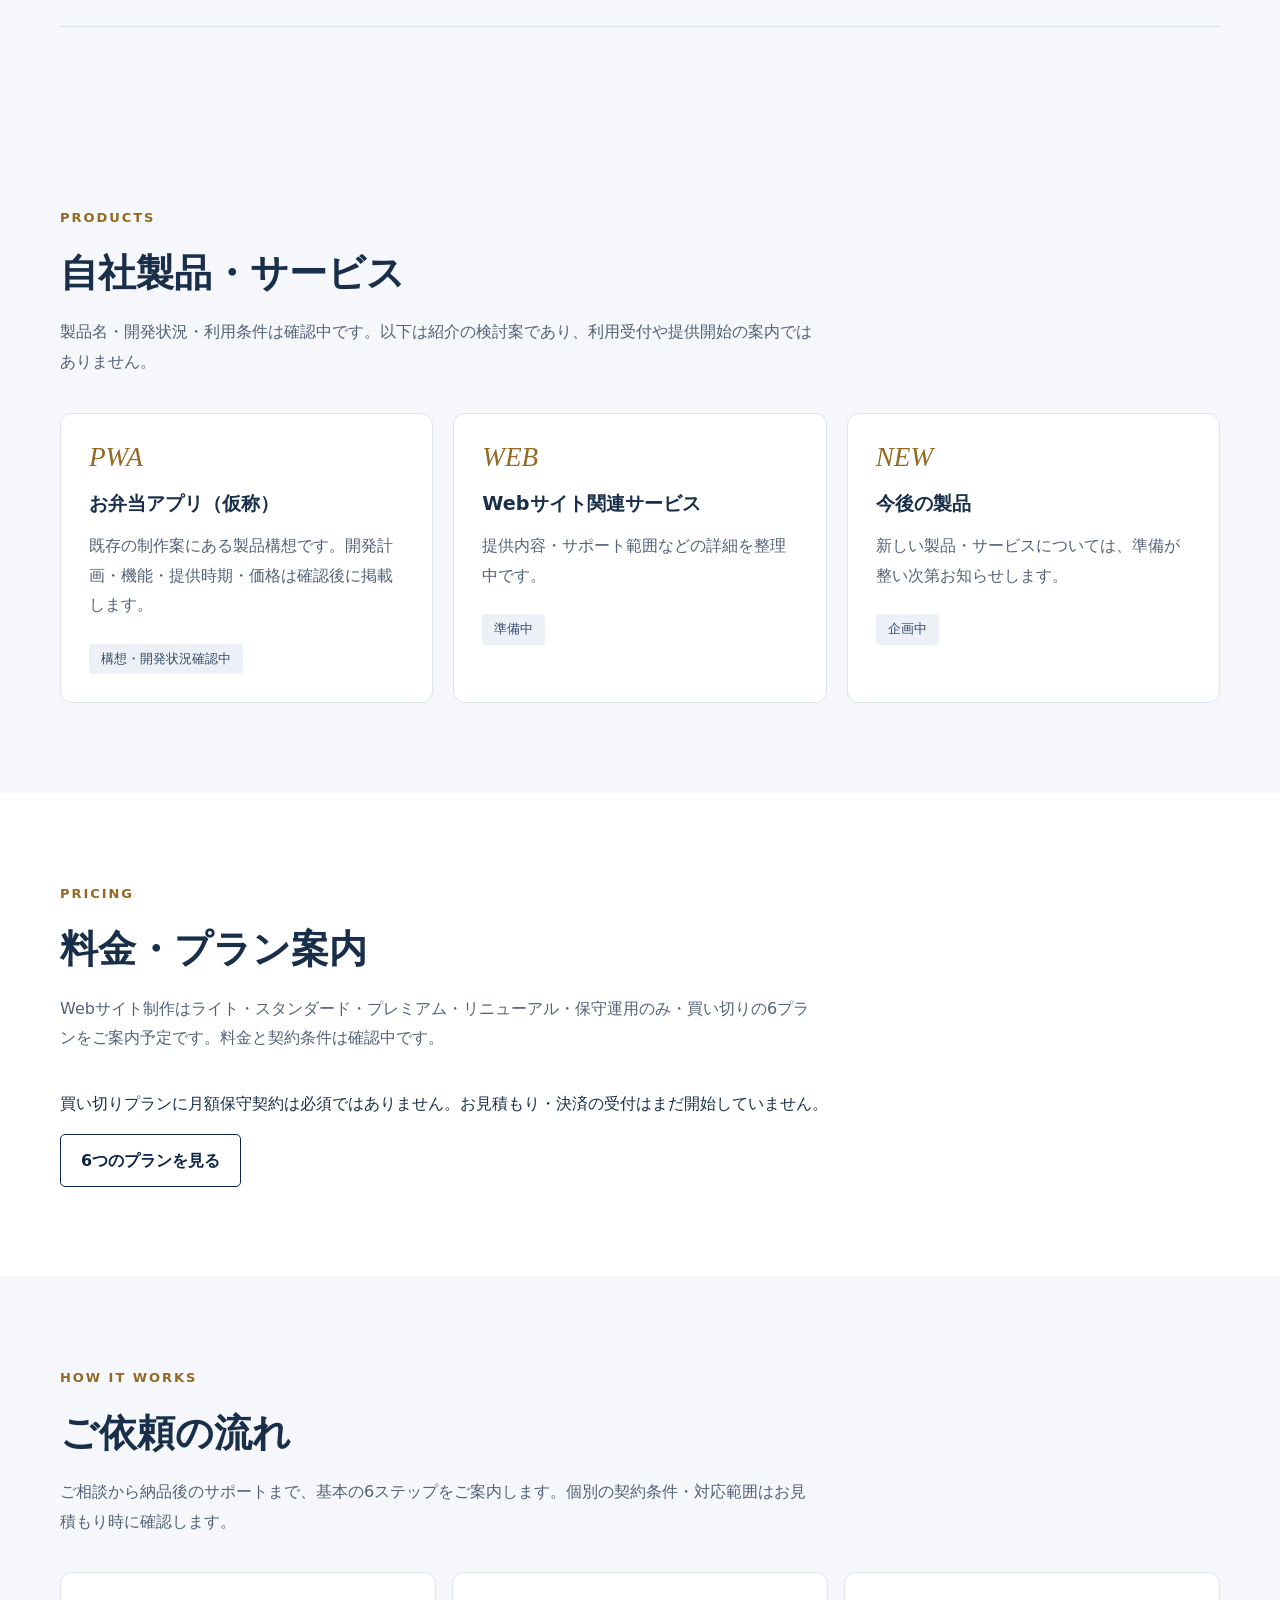
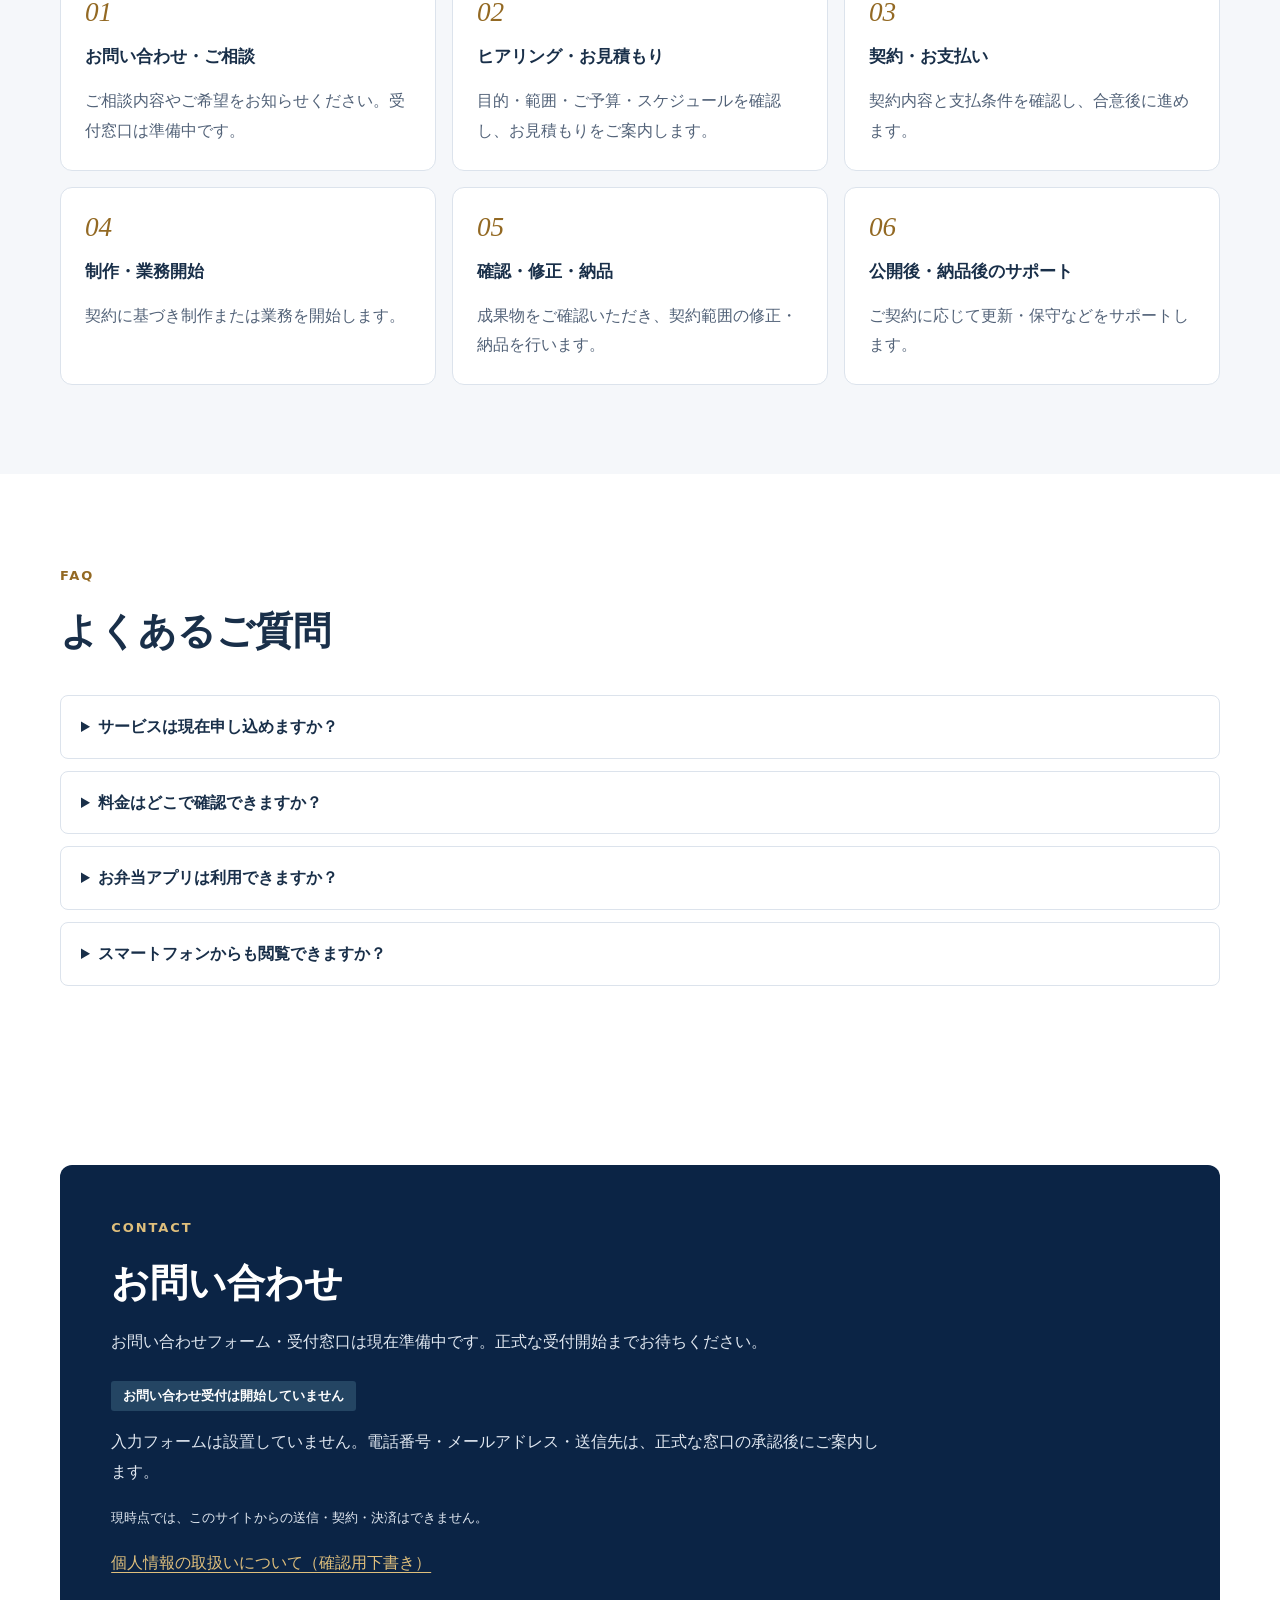
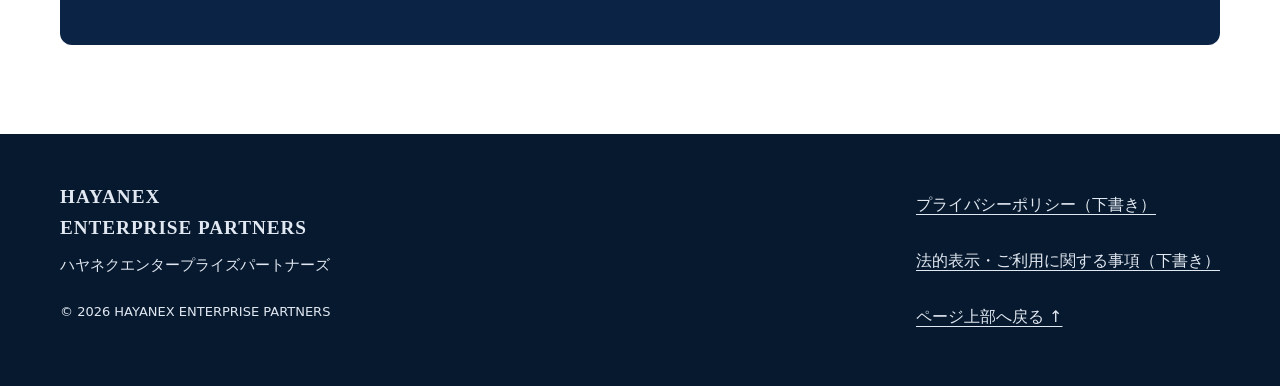
==== commit 054ae356: "Move detailed pricing cards to dedicated page and shorten homepage" ====
--- a/index.html
+++ b/index.html
@@ -245,24 +245,11 @@
       </section>
       <section class="section" id="pricing">
         <div class="wrap">
-          <div class="section-heading">
-            <span class="eyebrow">PRICING</span>
-            <h2>サービス・料金案内</h2>
-            <p>
-              Webサイト制作はライト・スタンダード・プレミアム・リニューアル・保守運用のみ・買い切りの6プランを検討できます。各プランの金額は確定後に掲載します。買い切りプランには月額保守契約の必須条件を設けません。現在、このページから購入や決済はできません。
-            </p>
-          </div>
-          <div class="notice">
-            料金・契約・キャンセル条件・特定商取引法に基づく表示など、必要な情報は販売開始前に確認・整備します。
-          </div>
-          <div class="grid" aria-label="Webサイト制作プラン（料金未確定）">
-            <article class="card"><h3>ライト</h3><p>基本的なWebサイト制作のプランです。詳細条件・料金は確認中です。</p><span class="status">料金未確定</span></article>
-            <article class="card"><h3>スタンダード</h3><p>Webサイト制作のプランです。ページ数・機能・料金は確認中です。</p><span class="status">料金未確定</span></article>
-            <article class="card"><h3>プレミアム</h3><p>追加要件を含む制作プランです。対応範囲・料金は確認中です。</p><span class="status">料金未確定</span></article>
-            <article class="card"><h3>リニューアル</h3><p>既存サイトの改修・再構築について、内容に応じてお見積もりします。</p><span class="status">要見積もり</span></article>
-            <article class="card"><h3>保守・運用のみ</h3><p>既存サイトの更新・保守・継続運用について、契約条件を個別に確認します。</p><span class="status">要見積もり</span></article>
-            <article class="card"><h3>買い切り</h3><p>制作費をお支払いいただく方式です。月額保守契約は必須ではありません。ドメイン・サーバーなどの費用は別途確認します。</p><span class="status">要見積もり</span></article>
-          </div>
+          <div class="section-heading"><span class="eyebrow">PRICING</span><h2>料金・プラン案内</h2>
+            <p>Webサイト制作はライト・スタンダード・プレミアム・リニューアル・保守運用のみ・買い切りの6プランをご案内予定です。料金と契約条件は確認中です。</p>
+          </div>
+          <p>買い切りプランに月額保守契約は必須ではありません。お見積もり・決済の受付はまだ開始していません。</p>
+          <a class="btn btn-secondary" href="pricing.html">6つのプランを見る</a>
         </div>
       </section>
       <section class="section section-alt" id="flow">
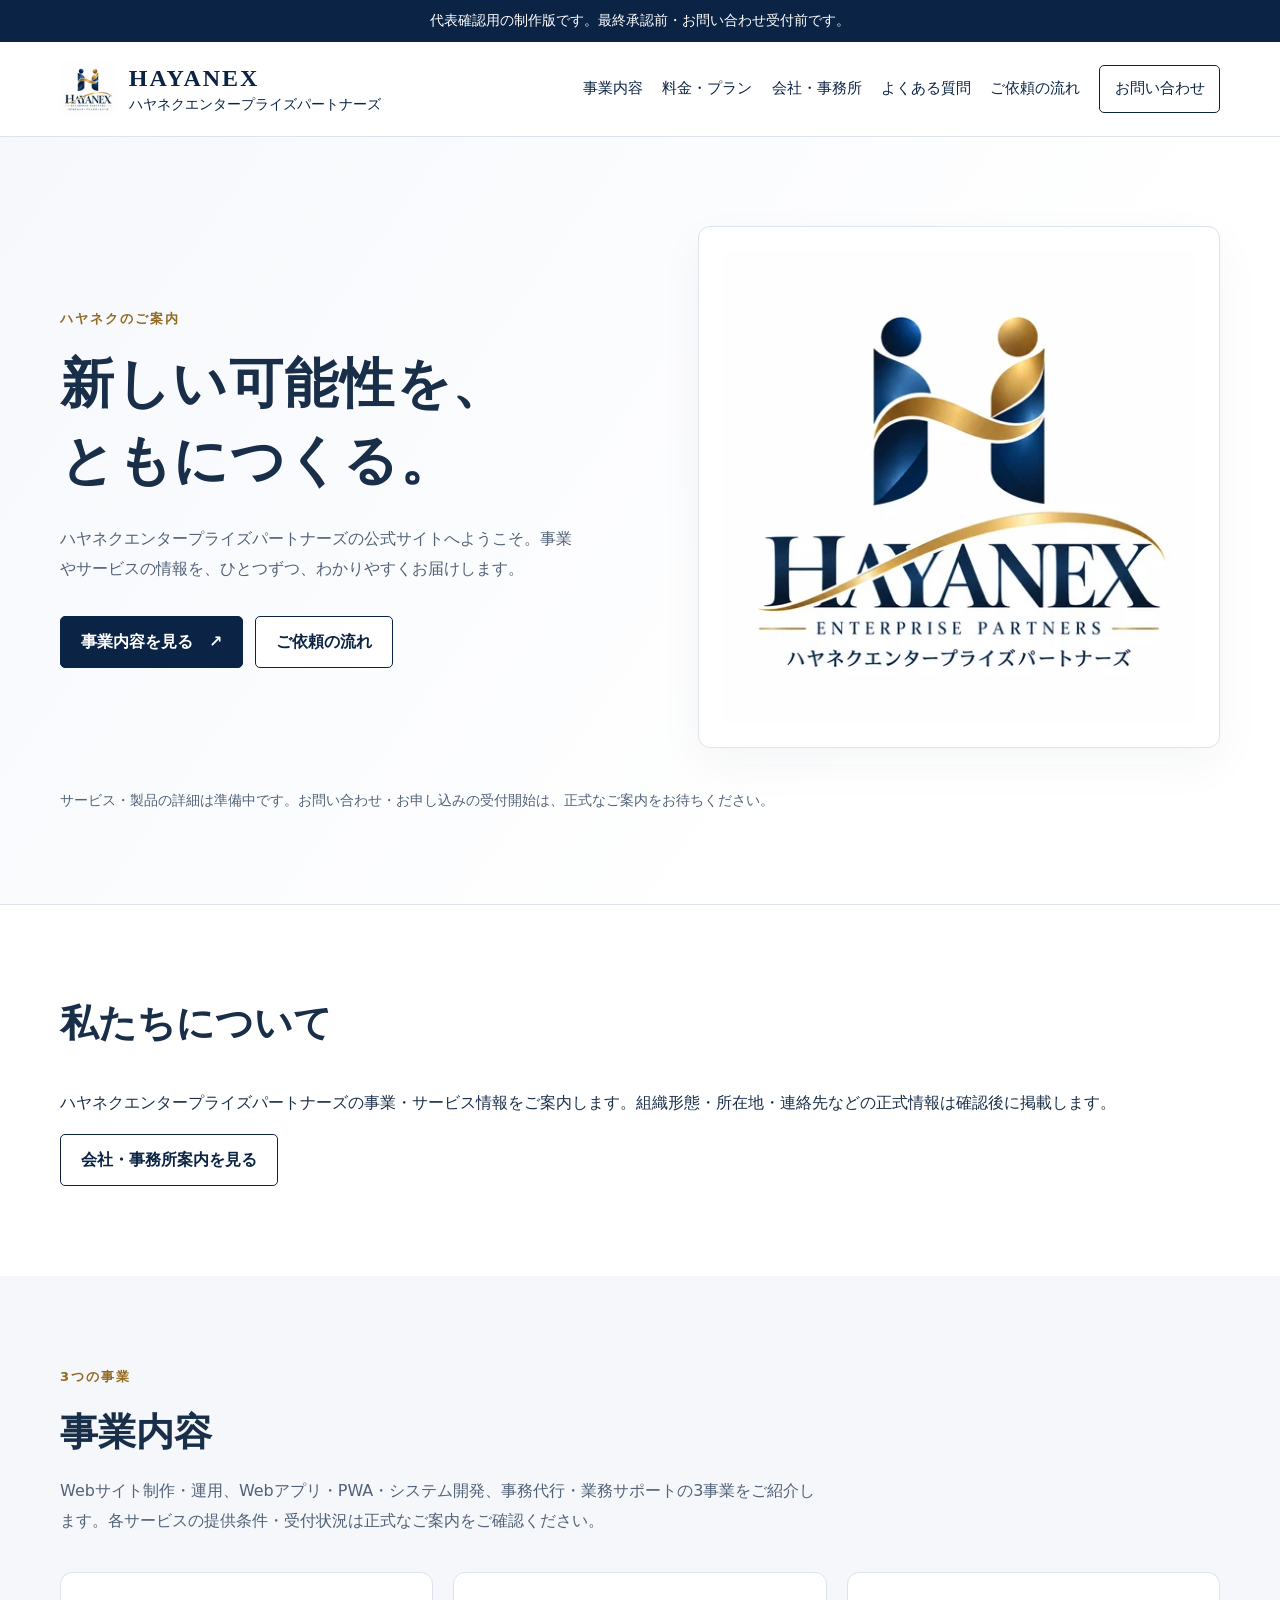
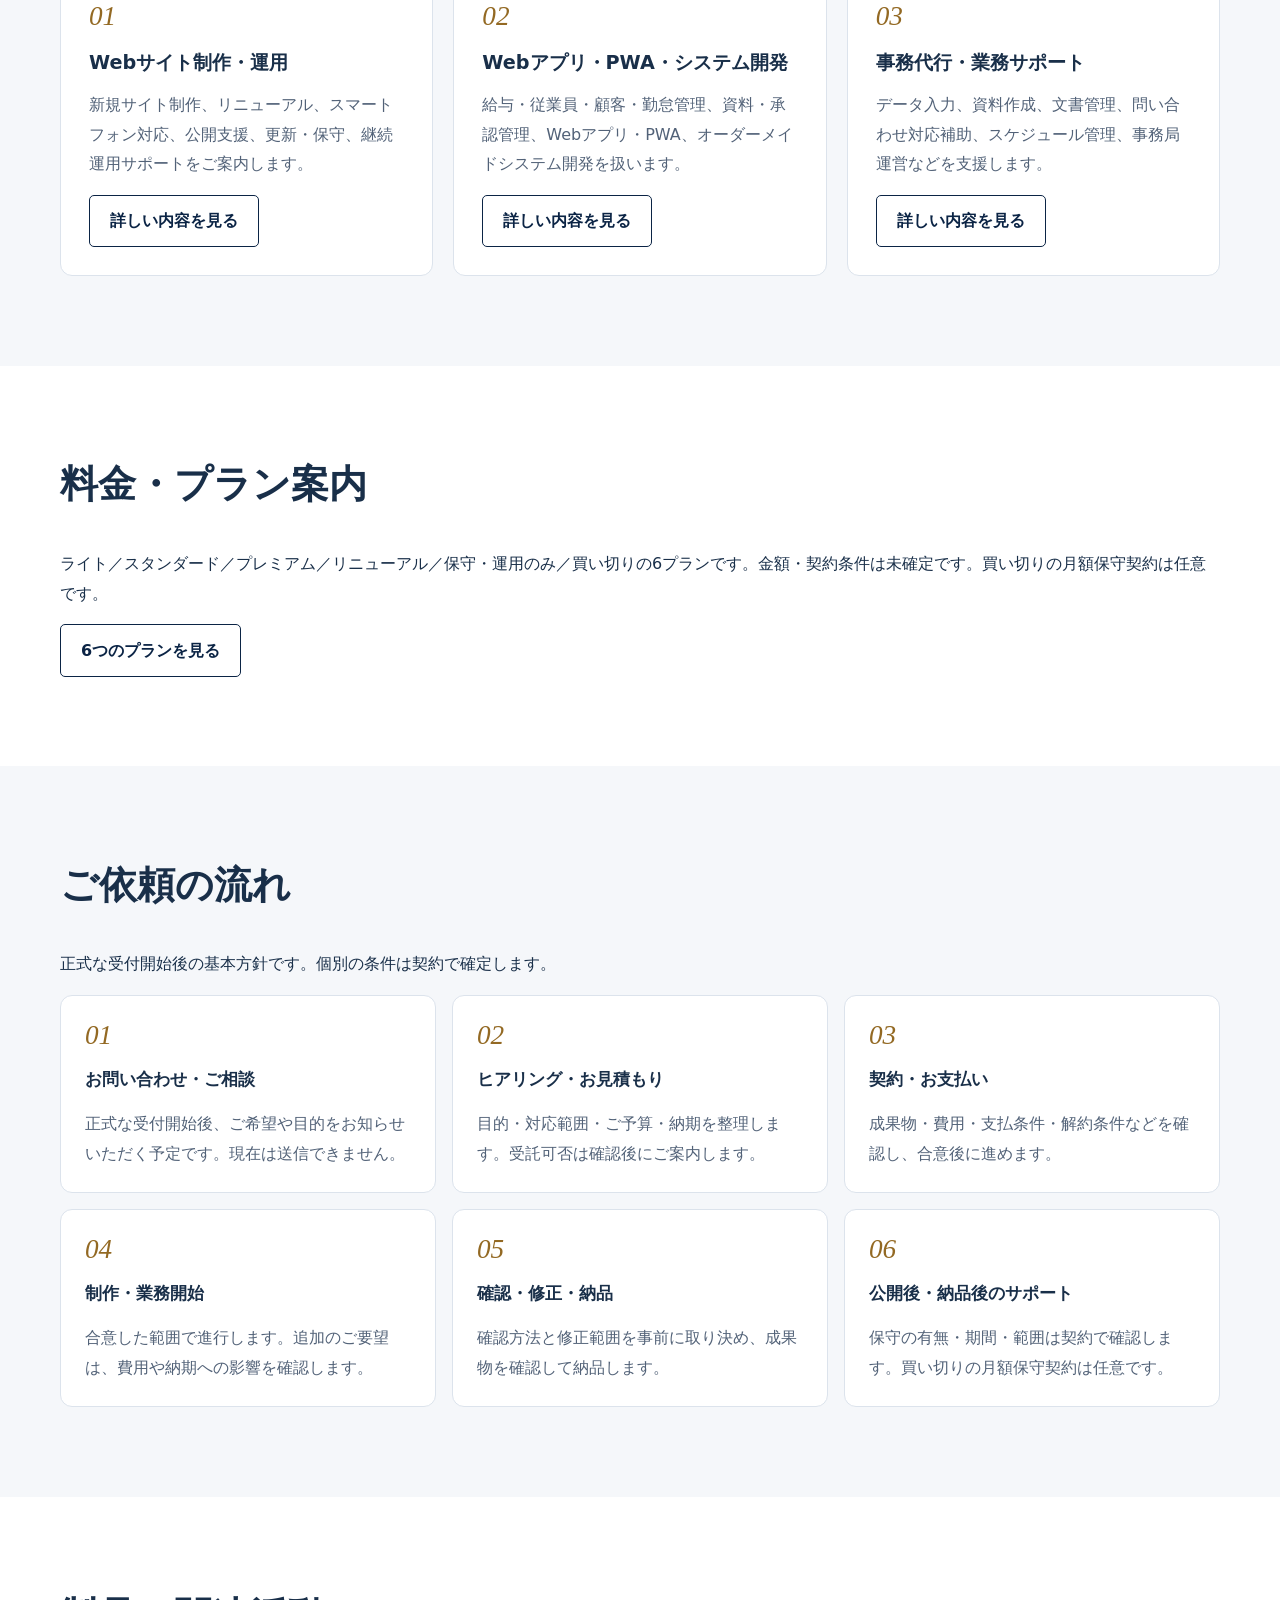
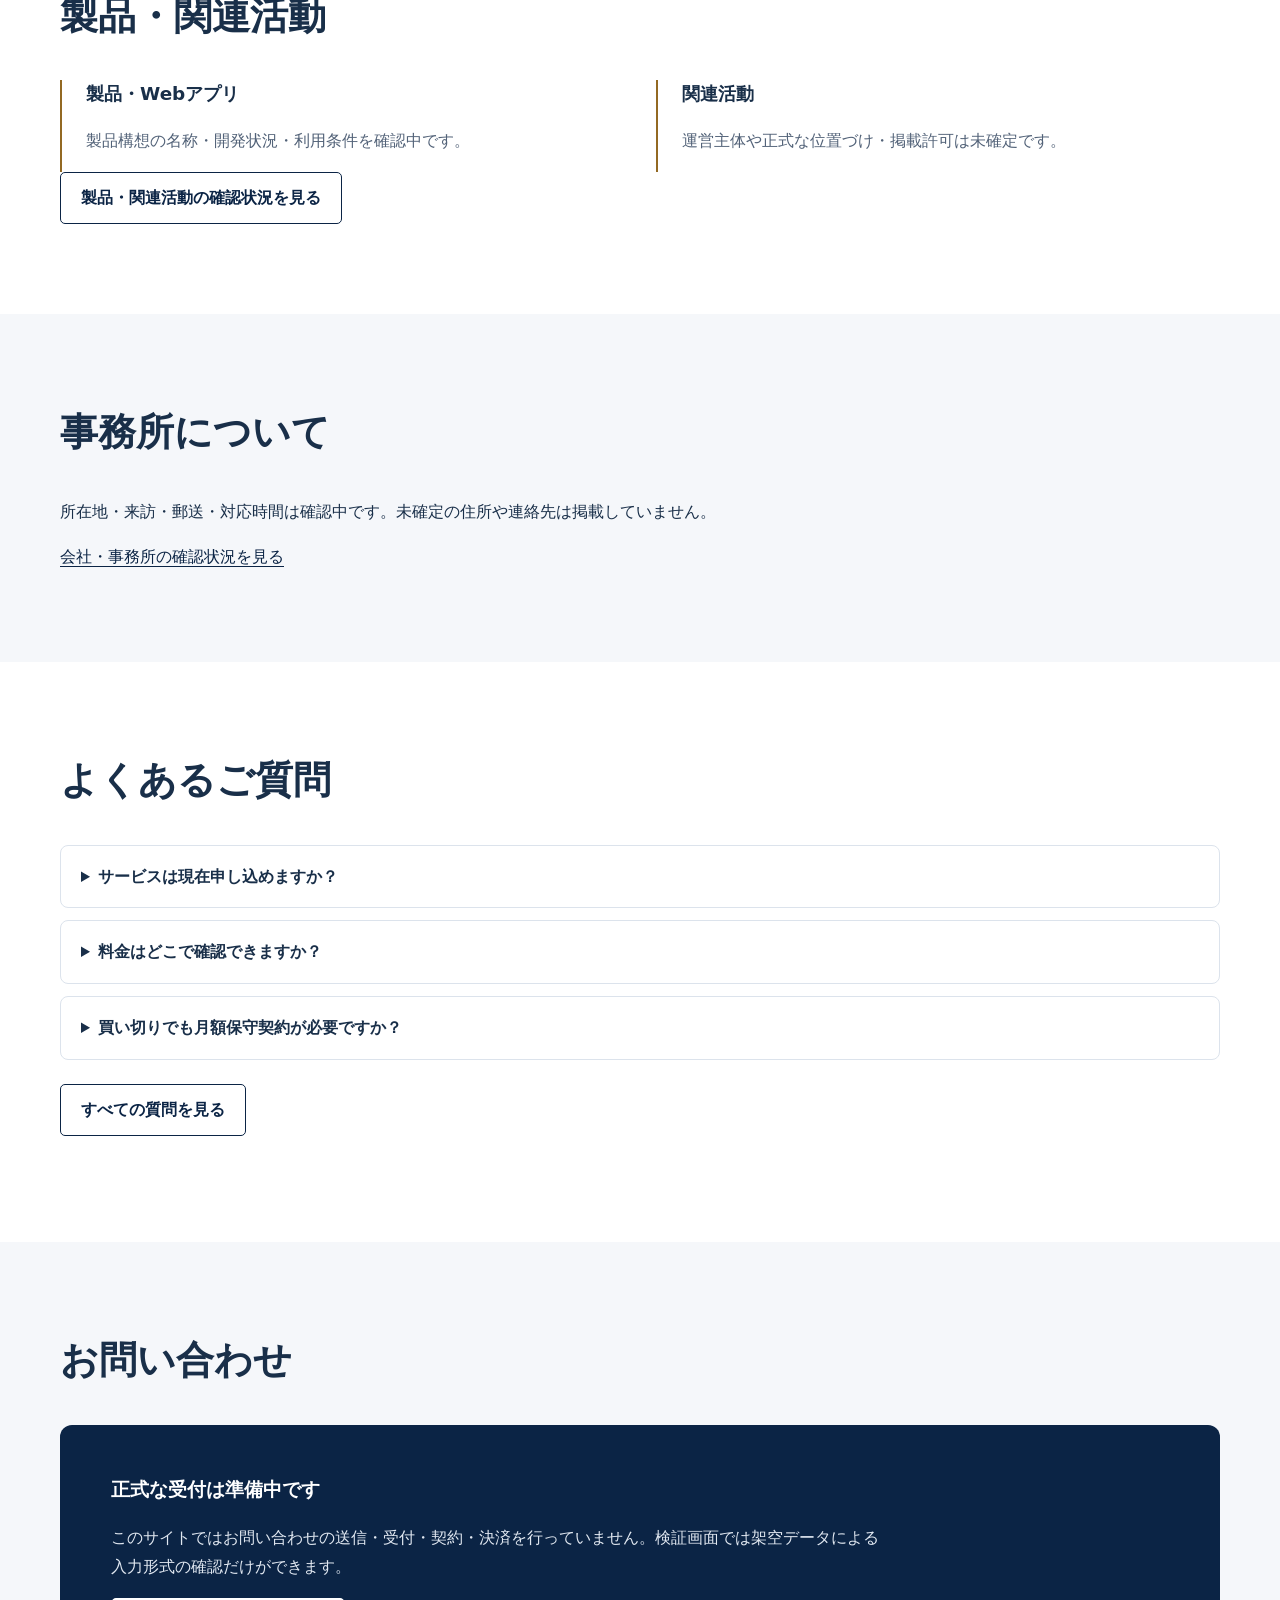
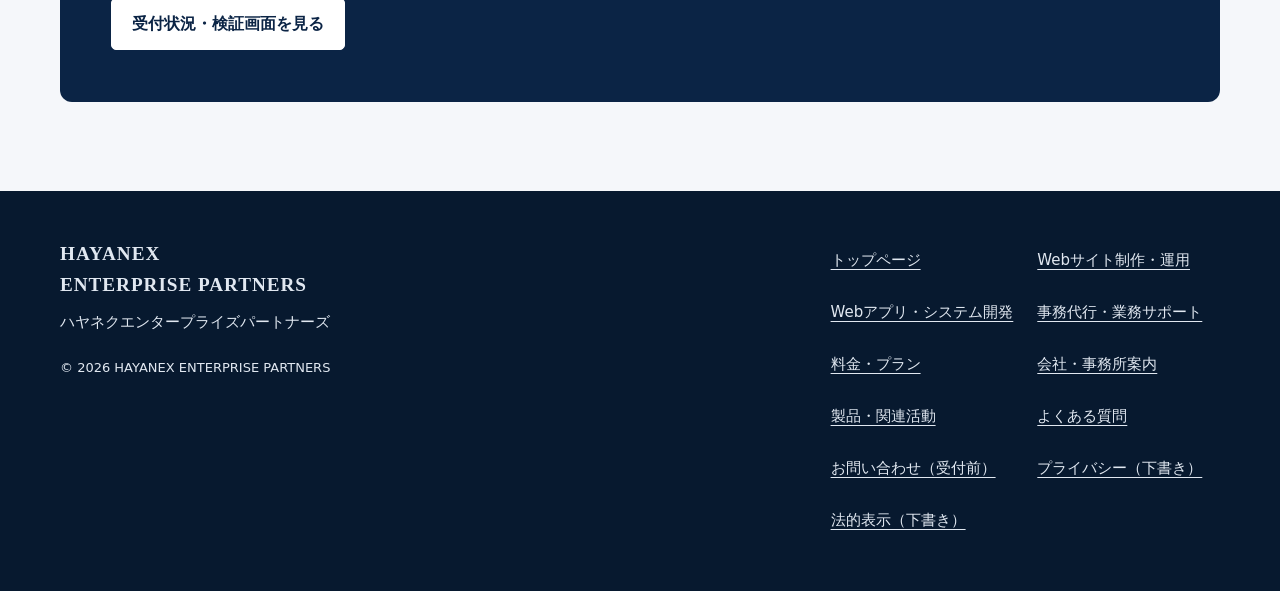
==== commit b86c580b: "基本ページと共通導線を整備し送信しない入力確認を追加" ====
--- a/index.html
+++ b/index.html
@@ -3,49 +3,44 @@
   <head>
     <meta charset="UTF-8">
     <meta name="viewport" content="width=device-width, initial-scale=1">
-    <meta
-      name="description"
-      content="ハヤネクエンタープライズパートナーズ（HAYANEX ENTERPRISE PARTNERS）の公式サイト。事業・サービス・製品・関連活動の情報を準備しています。"
-   >
     <meta name="robots" content="noindex, nofollow">
     <meta name="theme-color" content="#0b2445">
     <meta name="referrer" content="strict-origin-when-cross-origin">
     <meta
       http-equiv="Content-Security-Policy"
-      content="default-src 'self'; script-src 'self'; style-src 'self'; img-src 'self'; connect-src 'none'; object-src 'none'; base-uri 'none'; form-action 'none'"
-   >
-    <title>ハヤネクエンタープライズパートナーズ | 公式サイト</title>
+      content="default-src 'self'; script-src 'self'; style-src 'self'; img-src 'self'; connect-src 'none'; object-src 'none'; base-uri 'none'; form-action 'none'">
+    <meta
+      name="description"
+      content="Webサイト制作・運用、Webアプリ・システム開発、事務代行のご案内。料金や受付条件は確認中です。">
+    <title>公式サイト | ハヤネクエンタープライズパートナーズ</title>
     <meta property="og:type" content="website">
     <meta property="og:locale" content="ja_JP">
-    <meta
-      property="og:title"
-      content="ハヤネクエンタープライズパートナーズ | 公式サイト"
-   >
+    <meta property="og:title" content="公式サイト">
     <meta
       property="og:description"
-      content="事業・サービス・関連活動の情報を準備しています。"
-   >
+      content="Webサイト制作・運用、Webアプリ・システム開発、事務代行のご案内。料金や受付条件は確認中です。">
     <link rel="icon" type="image/webp" href="assets/images/logo-160.webp">
-    <link rel="stylesheet" href="assets/css/site.css">
+    <script src="assets/js/navigation-boot.js"></script>
+<link rel="stylesheet" href="assets/css/site.css">
     <script src="assets/js/site.js" defer></script>
   </head>
   <body>
     <a class="skip" href="#main">本文へ移動</a>
-    <p class="review-banner">確認用の制作版です。掲載内容は最終承認前です。</p>
+    <p class="review-banner">
+      代表確認用の制作版です。最終承認前・お問い合わせ受付前です。
+    </p>
     <header class="site-header">
       <div class="wrap header-inner">
-        <a class="brand" href="#top"
+        <a class="brand" href="index.html#top"
           ><img
             src="assets/images/logo-160.webp"
             width="56"
             height="56"
-            alt=""
-         ><span class="brand-copy"
+            alt=""><span class="brand-copy"
             ><strong>HAYANEX</strong
             ><small>ハヤネクエンタープライズパートナーズ</small></span
           ></a
-        >
-        <button
+        ><button
           class="nav-toggle"
           type="button"
           aria-controls="primary-nav"
@@ -56,9 +51,12 @@
           ><span class="menu-label">メニュー</span>
         </button>
         <nav class="primary-nav" id="primary-nav" aria-label="メインメニュー">
-          <a href="#about">私たちについて</a><a href="#business">事業内容</a
-          ><a href="#products">自社製品</a><a href="#pricing">料金案内</a><a href="#flow">ご依頼の流れ</a>
-          ><a class="nav-contact" href="#contact">お問い合わせ</a>
+          <a href="index.html#business">事業内容</a
+          ><a href="pricing.html">料金・プラン</a
+          ><a href="about.html">会社・事務所</a
+          ><a href="faq.html">よくある質問</a
+          ><a href="index.html#flow">ご依頼の流れ</a
+          ><a href="contact.html" class="nav-contact">お問い合わせ</a>
         </nav>
       </div>
     </header>
@@ -66,7 +64,7 @@
       <div id="top" class="hero">
         <div class="wrap hero-inner">
           <div class="hero-copy">
-            <span class="eyebrow">HAYANEX ENTERPRISE PARTNERS</span>
+            <span class="eyebrow">ハヤネクのご案内</span>
             <h1>新しい可能性を、<br>ともにつくる。</h1>
             <p class="hero-intro">
               ハヤネクエンタープライズパートナーズの公式サイトへようこそ。事業やサービスの情報を、ひとつずつ、わかりやすくお届けします。
@@ -89,47 +87,28 @@
               height="1254"
               alt="HAYANEX ENTERPRISE PARTNERS ハヤネクエンタープライズパートナーズ ロゴ候補（最終選定前）"
               fetchpriority="high"
-              decoding="async"
-           >
+              decoding="async">
           </figure>
           <p class="hero-caption">
             サービス・製品の詳細は準備中です。お問い合わせ・お申し込みの受付開始は、正式なご案内をお待ちください。
           </p>
         </div>
       </div>
-      <nav class="wrap section-index" aria-label="ページ内のご案内">
-        <a href="#group">グループ・関連活動</a><a href="#office">事務所案内</a
-        ><a href="#flow">ご依頼の流れ</a><a href="#faq">よくあるご質問</a>
-      </nav>
-      <section class="section" id="about">
+      <section id="about" class="section">
+        <div class="wrap">
+          <div class="section-heading"><h2>私たちについて</h2></div>
+          <p>
+            ハヤネクエンタープライズパートナーズの事業・サービス情報をご案内します。組織形態・所在地・連絡先などの正式情報は確認後に掲載します。
+          </p>
+          <a class="btn btn-secondary" href="about.html"
+            >会社・事務所案内を見る</a
+          >
+        </div>
+      </section>
+      <section class="section section-alt" id="business">
         <div class="wrap">
           <div class="section-heading">
-            <span class="eyebrow">ABOUT US</span>
-            <h2>私たちについて</h2>
-            <p>
-              ハヤネクエンタープライズパートナーズの事業・サービス・活動情報をご案内するサイトです。掲載内容は現在整備中です。正式な情報は、確認・承認後に掲載します。
-            </p>
-          </div>
-          <div class="split">
-            <div class="feature">
-              <h3>事業とサービス</h3>
-              <p>
-                Webサイト制作・運用、Webアプリ・PWA・システム開発、事務代行・業務サポートの3事業を中心に、サービスの詳細を順次ご案内します。
-              </p>
-            </div>
-            <div class="feature">
-              <h3>グループとの連携</h3>
-              <p>
-                関連活動の紹介は、運営主体・役割・掲載許可を確認したうえで行います。
-              </p>
-            </div>
-          </div>
-        </div>
-      </section>
-      <section class="section section-alt" id="business">
-        <div class="wrap">
-          <div class="section-heading">
-            <span class="eyebrow">BUSINESS</span>
+            <span class="eyebrow">3つの事業</span>
             <h2>事業内容</h2>
             <p>
               Webサイト制作・運用、Webアプリ・PWA・システム開発、事務代行・業務サポートの3事業をご紹介します。各サービスの提供条件・受付状況は正式なご案内をご確認ください。
@@ -142,7 +121,9 @@
               <p>
                 新規サイト制作、リニューアル、スマートフォン対応、公開支援、更新・保守、継続運用サポートをご案内します。
               </p>
-              <a class="btn btn-secondary" href="business-web.html">事業の詳細を見る</a>
+              <a class="btn btn-secondary" href="business-web.html"
+                >詳しい内容を見る</a
+              >
             </article>
             <article class="card">
               <span class="num">02</span>
@@ -150,7 +131,9 @@
               <p>
                 給与・従業員・顧客・勤怠管理、資料・承認管理、Webアプリ・PWA、オーダーメイドシステム開発を扱います。
               </p>
-              <a class="btn btn-secondary" href="business-system.html">事業の詳細を見る</a>
+              <a class="btn btn-secondary" href="business-system.html"
+                >詳しい内容を見る</a
+              >
             </article>
             <article class="card">
               <span class="num">03</span>
@@ -158,177 +141,132 @@
               <p>
                 データ入力、資料作成、文書管理、問い合わせ対応補助、スケジュール管理、事務局運営などを支援します。
               </p>
-              <a class="btn btn-secondary" href="business-support.html">事業の詳細を見る</a>
+              <a class="btn btn-secondary" href="business-support.html"
+                >詳しい内容を見る</a
+              >
             </article>
           </div>
         </div>
       </section>
-      <section class="section" id="group">
-        <div class="wrap">
-          <div class="section-heading">
-            <span class="eyebrow">GROUP</span>
-            <h2>グループ・関連活動</h2>
-            <p>
-              関連団体や事業との関係、正式な位置づけは確認のうえ掲載します。
-            </p>
-          </div>
-          <div class="card">
-            <h3>勇気と希望の会</h3>
-            <p>
-              既存の制作案に記載されている関連活動です。活動内容、運営主体、ハヤネクとの関係、名称の掲載許可は確認中です。正式な所属・提携を示すものではありません。
-            </p>
-            <span class="status">掲載内容確認中</span>
-          </div>
-        </div>
-      </section>
-      <section class="section section-alt" id="office">
-        <div class="wrap">
-          <div class="section-heading">
-            <span class="eyebrow">OFFICE</span>
-            <h2>事務所案内</h2>
-            <p>
-              事務所の所在地、来訪方法、対応可能時間などの詳細は、確認が完了してから掲載します。
-            </p>
-          </div>
-          <dl class="facts">
-            <div>
-              <dt>所在地・郵送先</dt>
-              <dd>要確認・未掲載</dd>
+      <section id="pricing" class="section">
+        <div class="wrap">
+          <div class="section-heading"><h2>料金・プラン案内</h2></div>
+          <p>
+            ライト／スタンダード／プレミアム／リニューアル／保守・運用のみ／買い切りの6プランです。金額・契約条件は未確定です。買い切りの月額保守契約は任意です。
+          </p>
+          <a class="btn btn-secondary" href="pricing.html">6つのプランを見る</a>
+        </div>
+      </section>
+      <section id="flow" class="section section-alt">
+        <div class="wrap">
+          <div class="section-heading"><h2>ご依頼の流れ</h2></div>
+          <p>正式な受付開始後の基本方針です。個別の条件は契約で確定します。</p>
+          <ol class="steps">
+            <li class="step">
+              <h3>お問い合わせ・ご相談</h3>
+              <p>
+                正式な受付開始後、ご希望や目的をお知らせいただく予定です。現在は送信できません。
+              </p>
+            </li>
+            <li class="step">
+              <h3>ヒアリング・お見積もり</h3>
+              <p>
+                目的・対応範囲・ご予算・納期を整理します。受託可否は確認後にご案内します。
+              </p>
+            </li>
+            <li class="step">
+              <h3>契約・お支払い</h3>
+              <p>
+                成果物・費用・支払条件・解約条件などを確認し、合意後に進めます。
+              </p>
+            </li>
+            <li class="step">
+              <h3>制作・業務開始</h3>
+              <p>
+                合意した範囲で進行します。追加のご要望は、費用や納期への影響を確認します。
+              </p>
+            </li>
+            <li class="step">
+              <h3>確認・修正・納品</h3>
+              <p>
+                確認方法と修正範囲を事前に取り決め、成果物を確認して納品します。
+              </p>
+            </li>
+            <li class="step">
+              <h3>公開後・納品後のサポート</h3>
+              <p>
+                保守の有無・期間・範囲は契約で確認します。買い切りの月額保守契約は任意です。
+              </p>
+            </li>
+          </ol>
+        </div>
+      </section>
+      <section id="products" class="section">
+        <div class="wrap">
+          <div class="section-heading"><h2>製品・関連活動</h2></div>
+          <div class="split">
+            <div class="feature">
+              <h3>製品・Webアプリ</h3>
+              <p>製品構想の名称・開発状況・利用条件を確認中です。</p>
             </div>
-            <div>
-              <dt>対応時間・訪問方法</dt>
-              <dd>
-                要確認・未掲載。現在、来訪・郵送の受付案内は行っていません。
-              </dd>
+            <div class="feature" id="group">
+              <h3>関連活動</h3>
+              <p>運営主体や正式な位置づけ・掲載許可は未確定です。</p>
             </div>
-            <div>
-              <dt>正式な運営情報</dt>
-              <dd>代表者名・組織形態などは確認・承認後に掲載します。</dd>
-            </div>
-          </dl>
-        </div>
-      </section>
-      <section class="section section-alt" id="products">
-        <div class="wrap">
-          <div class="section-heading">
-            <span class="eyebrow">PRODUCTS</span>
-            <h2>自社製品・サービス</h2>
-            <p>
-              製品名・開発状況・利用条件は確認中です。以下は紹介の検討案であり、利用受付や提供開始の案内ではありません。
-            </p>
-          </div>
-          <div class="grid">
-            <article class="card">
-              <span class="num">PWA</span>
-              <h3>お弁当アプリ（仮称）</h3>
-              <p>
-                既存の制作案にある製品構想です。開発計画・機能・提供時期・価格は確認後に掲載します。
-              </p>
-              <span class="status">構想・開発状況確認中</span>
-            </article>
-            <article class="card">
-              <span class="num">WEB</span>
-              <h3>Webサイト関連サービス</h3>
-              <p>提供内容・サポート範囲などの詳細を整理中です。</p>
-              <span class="status">準備中</span>
-            </article>
-            <article class="card">
-              <span class="num">NEW</span>
-              <h3>今後の製品</h3>
-              <p>
-                新しい製品・サービスについては、準備が整い次第お知らせします。
-              </p>
-              <span class="status">企画中</span>
-            </article>
-          </div>
-        </div>
-      </section>
-      <section class="section" id="pricing">
-        <div class="wrap">
-          <div class="section-heading"><span class="eyebrow">PRICING</span><h2>料金・プラン案内</h2>
-            <p>Webサイト制作はライト・スタンダード・プレミアム・リニューアル・保守運用のみ・買い切りの6プランをご案内予定です。料金と契約条件は確認中です。</p>
-          </div>
-          <p>買い切りプランに月額保守契約は必須ではありません。お見積もり・決済の受付はまだ開始していません。</p>
-          <a class="btn btn-secondary" href="pricing.html">6つのプランを見る</a>
-        </div>
-      </section>
-      <section class="section section-alt" id="flow">
-        <div class="wrap">
-          <div class="section-heading">
-            <span class="eyebrow">HOW IT WORKS</span>
-            <h2>ご依頼の流れ</h2>
-            <p>
-              ご相談から納品後のサポートまで、基本の6ステップをご案内します。個別の契約条件・対応範囲はお見積もり時に確認します。
-            </p>
-          </div>
-          <ol class="steps">
-            <li class="step"><h3>お問い合わせ・ご相談</h3><p>ご相談内容やご希望をお知らせください。受付窓口は準備中です。</p></li>
-            <li class="step"><h3>ヒアリング・お見積もり</h3><p>目的・範囲・ご予算・スケジュールを確認し、お見積もりをご案内します。</p></li>
-            <li class="step"><h3>契約・お支払い</h3><p>契約内容と支払条件を確認し、合意後に進めます。</p></li>
-            <li class="step"><h3>制作・業務開始</h3><p>契約に基づき制作または業務を開始します。</p></li>
-            <li class="step"><h3>確認・修正・納品</h3><p>成果物をご確認いただき、契約範囲の修正・納品を行います。</p></li>
-            <li class="step"><h3>公開後・納品後のサポート</h3><p>ご契約に応じて更新・保守などをサポートします。</p></li>
-          </ol>
-        </div>
-      </section>
-      <section class="section" id="faq">
-        <div class="wrap">
-          <div class="section-heading">
-            <span class="eyebrow">FAQ</span>
-            <h2>よくあるご質問</h2>
-          </div>
+          </div>
+          <a class="btn btn-secondary" href="activities.html"
+            >製品・関連活動の確認状況を見る</a
+          >
+        </div>
+      </section>
+      <section id="office" class="section section-alt">
+        <div class="wrap">
+          <div class="section-heading"><h2>事務所について</h2></div>
+          <p>
+            所在地・来訪・郵送・対応時間は確認中です。未確定の住所や連絡先は掲載していません。
+          </p>
+          <a href="about.html#overview">会社・事務所の確認状況を見る</a>
+        </div>
+      </section>
+      <section id="faq" class="section">
+        <div class="wrap">
+          <div class="section-heading"><h2>よくあるご質問</h2></div>
           <div class="faq-list">
             <details>
               <summary>サービスは現在申し込めますか？</summary>
               <p>
-                現在、正式な受付条件を整備中です。受付開始後にこのサイトでご案内します。
+                現在は受付前です。正式な受付窓口・提供条件の確認後にお知らせします。検証画面への入力はお問い合わせとして受け付けません。
               </p>
             </details>
             <details>
               <summary>料金はどこで確認できますか？</summary>
               <p>
-                料金案内の欄に、正式決定した内容から掲載します。現時点では料金の提示や決済を行っていません。
+                料金・プラン案内に6プランの制作案を掲載しています。具体的な金額・税・追加費用は未確定で、購入や決済はできません。
               </p>
             </details>
             <details>
-              <summary>お弁当アプリは利用できますか？</summary>
-              <p>
-                現在、利用できる製品へのリンクはありません。開発状況・公開日・利用条件は確認中です。
+              <summary>買い切りでも月額保守契約が必要ですか？</summary>
+              <p>
+                月額保守契約は任意です。保守・更新の責任分担、ドメイン・サーバーなどの費用は契約前に確認する方針です。
               </p>
             </details>
-            <details>
-              <summary>スマートフォンからも閲覧できますか？</summary>
-              <p>
-                スマートフォンとパソコンの両方に対応するデザインで制作しています。
-              </p>
-            </details>
-          </div>
-        </div>
-      </section>
-      <section class="section" id="contact">
-        <div class="wrap">
+          </div>
+          <p class="section-link">
+            <a class="btn btn-secondary" href="faq.html">すべての質問を見る</a>
+          </p>
+        </div>
+      </section>
+      <section id="contact" class="section section-alt">
+        <div class="wrap">
+          <div class="section-heading"><h2>お問い合わせ</h2></div>
           <div class="contact-box">
-            <span class="eyebrow">CONTACT</span>
-            <h2>お問い合わせ</h2>
+            <h3>正式な受付は準備中です</h3>
             <p>
-              お問い合わせフォーム・受付窓口は現在準備中です。正式な受付開始までお待ちください。
+              このサイトではお問い合わせの送信・受付・契約・決済を行っていません。検証画面では架空データによる入力形式の確認だけができます。
             </p>
-            <p>
-              <strong class="status">お問い合わせ受付は開始していません</strong>
-            </p>
-            <p>
-              入力フォームは設置していません。電話番号・メールアドレス・送信先は、正式な窓口の承認後にご案内します。
-            </p>
-            <p>
-              <small
-                >現時点では、このサイトからの送信・契約・決済はできません。</small
-              >
-            </p>
-            <p>
-              <a href="privacy.html"
-                >個人情報の取扱いについて（確認用下書き）</a
-              >
-            </p>
+            <a class="btn btn-secondary" href="contact.html"
+              >受付状況・検証画面を見る</a
+            >
           </div>
         </div>
       </section>
@@ -340,10 +278,21 @@
           <p class="footer-ja">ハヤネクエンタープライズパートナーズ</p>
           <small>© 2026 HAYANEX ENTERPRISE PARTNERS</small>
         </div>
-        <nav class="footer-links" aria-label="フッターメニュー">
-          <a href="privacy.html">プライバシーポリシー（下書き）</a
-          ><a href="legal.html">法的表示・ご利用に関する事項（下書き）</a
-          ><a href="#top">ページ上部へ戻る ↑</a>
+        <nav
+          class="footer-links footer-directory"
+          aria-label="フッターメニュー"
+        >
+          <a href="index.html">トップページ</a
+          ><a href="business-web.html">Webサイト制作・運用</a
+          ><a href="business-system.html">Webアプリ・システム開発</a
+          ><a href="business-support.html">事務代行・業務サポート</a
+          ><a href="pricing.html">料金・プラン</a
+          ><a href="about.html">会社・事務所案内</a
+          ><a href="activities.html">製品・関連活動</a
+          ><a href="faq.html">よくある質問</a
+          ><a href="contact.html">お問い合わせ（受付前）</a
+          ><a href="privacy.html">プライバシー（下書き）</a
+          ><a href="legal.html">法的表示（下書き）</a>
         </nav>
       </div>
     </footer>
--- a/assets/css/site.css
+++ b/assets/css/site.css
@@ -143,6 +143,7 @@
   max-width: 24em;
 }
 .nav-toggle {
+  min-width: 48px;
   display: none;
   align-items: center;
   gap: 0.65rem;
@@ -447,6 +448,15 @@
 .contact-box a {
   color: var(--gold-light);
 }
+.contact-box .btn-secondary {
+  color: var(--navy);
+  background: white;
+  border-color: white;
+}
+.contact-box .btn-secondary:hover {
+  color: white;
+  background: var(--navy-light);
+}
 .site-footer {
   background: #07192f;
   color: #e1e8f1;
@@ -713,3 +723,147 @@
     color: #000;
   }
 }
+/* 共通の詳細ページと、送信しない入力確認画面 */
+.page-intro {
+  padding-block: 2rem 3rem;
+  background: var(--paper);
+  border-bottom: 1px solid var(--line);
+}
+.page-intro h1 {
+  font-size: clamp(1.8rem, 4vw, 2.8rem);
+  max-width: 28em;
+}
+.page-intro p {
+  max-width: 60em;
+}
+.breadcrumbs {
+  display: flex;
+  flex-wrap: wrap;
+  align-items: center;
+  gap: 0.5rem;
+  font-size: 0.875rem;
+  margin-bottom: 1.5rem;
+}
+.breadcrumbs a {
+  display: inline-flex;
+  align-items: center;
+  min-height: 44px;
+}
+.primary-nav a[aria-current="page"] {
+  text-decoration: underline;
+  text-decoration-thickness: 2px;
+}
+.plan-price {
+  color: var(--navy) !important;
+  font-size: 1.35rem;
+  font-weight: 700;
+  margin-block: 1rem;
+}
+.plan dt {
+  font-weight: 700;
+}
+.plan dd {
+  margin: 0.5rem 0 0;
+  color: var(--muted);
+}
+.section-link {
+  margin-top: 1.5rem;
+}
+.footer-directory {
+  display: grid;
+  grid-template-columns: repeat(2, minmax(0, 1fr));
+  gap: 0.5rem 1.5rem;
+}
+.footer-directory a {
+  font-size: 0.9375rem;
+}
+.demo-form {
+  max-width: 760px;
+}
+.demo-form fieldset {
+  min-width: 0;
+  margin: 0;
+  padding: 1.5rem;
+  border: 1px solid var(--line);
+  border-radius: var(--radius);
+}
+.demo-form legend {
+  font-weight: 700;
+  padding: 0 0.5rem;
+}
+.form-field {
+  margin-bottom: 1.5rem;
+}
+.form-field label {
+  display: block;
+  font-weight: 700;
+  margin-bottom: 0.5rem;
+}
+.form-field input:not([type="checkbox"]),
+.form-field select,
+.form-field textarea {
+  width: 100%;
+  min-height: 48px;
+  border: 1px solid #63738a;
+  border-radius: 5px;
+  background: white;
+  color: var(--text);
+  padding: 0.7rem;
+  font: inherit;
+}
+.form-field textarea {
+  resize: vertical;
+}
+.form-field input:focus-visible,
+.form-field select:focus-visible,
+.form-field textarea:focus-visible {
+  outline: 3px solid var(--gold);
+  outline-offset: 3px;
+}
+.form-field [aria-invalid="true"] {
+  border-color: #9a2323 !important;
+}
+.field-help {
+  color: var(--muted);
+  font-size: 0.9375rem;
+  margin-bottom: 0.5rem;
+}
+.field-error {
+  color: #9a2323;
+  font-weight: 600;
+  margin: 0.5rem 0 0;
+}
+.field-error:empty,
+.form-feedback:empty {
+  display: none;
+}
+.form-field .checkbox-label {
+  display: flex;
+  gap: 0.75rem;
+  align-items: flex-start;
+  min-height: 48px;
+  padding-block: 0.5rem;
+  cursor: pointer;
+}
+.checkbox-label input {
+  flex: none;
+  width: 24px;
+  height: 24px;
+  margin: 0.25rem 0 0;
+  accent-color: var(--navy);
+}
+.form-feedback {
+  border-left: 3px solid var(--gold);
+  background: var(--paper);
+  padding: 1rem;
+}
+@media (max-width: 760px) {
+  .footer-directory {
+    grid-template-columns: 1fr;
+  }
+}
+@media (max-width: 480px) {
+  .demo-form fieldset {
+    padding: 1rem;
+  }
+}
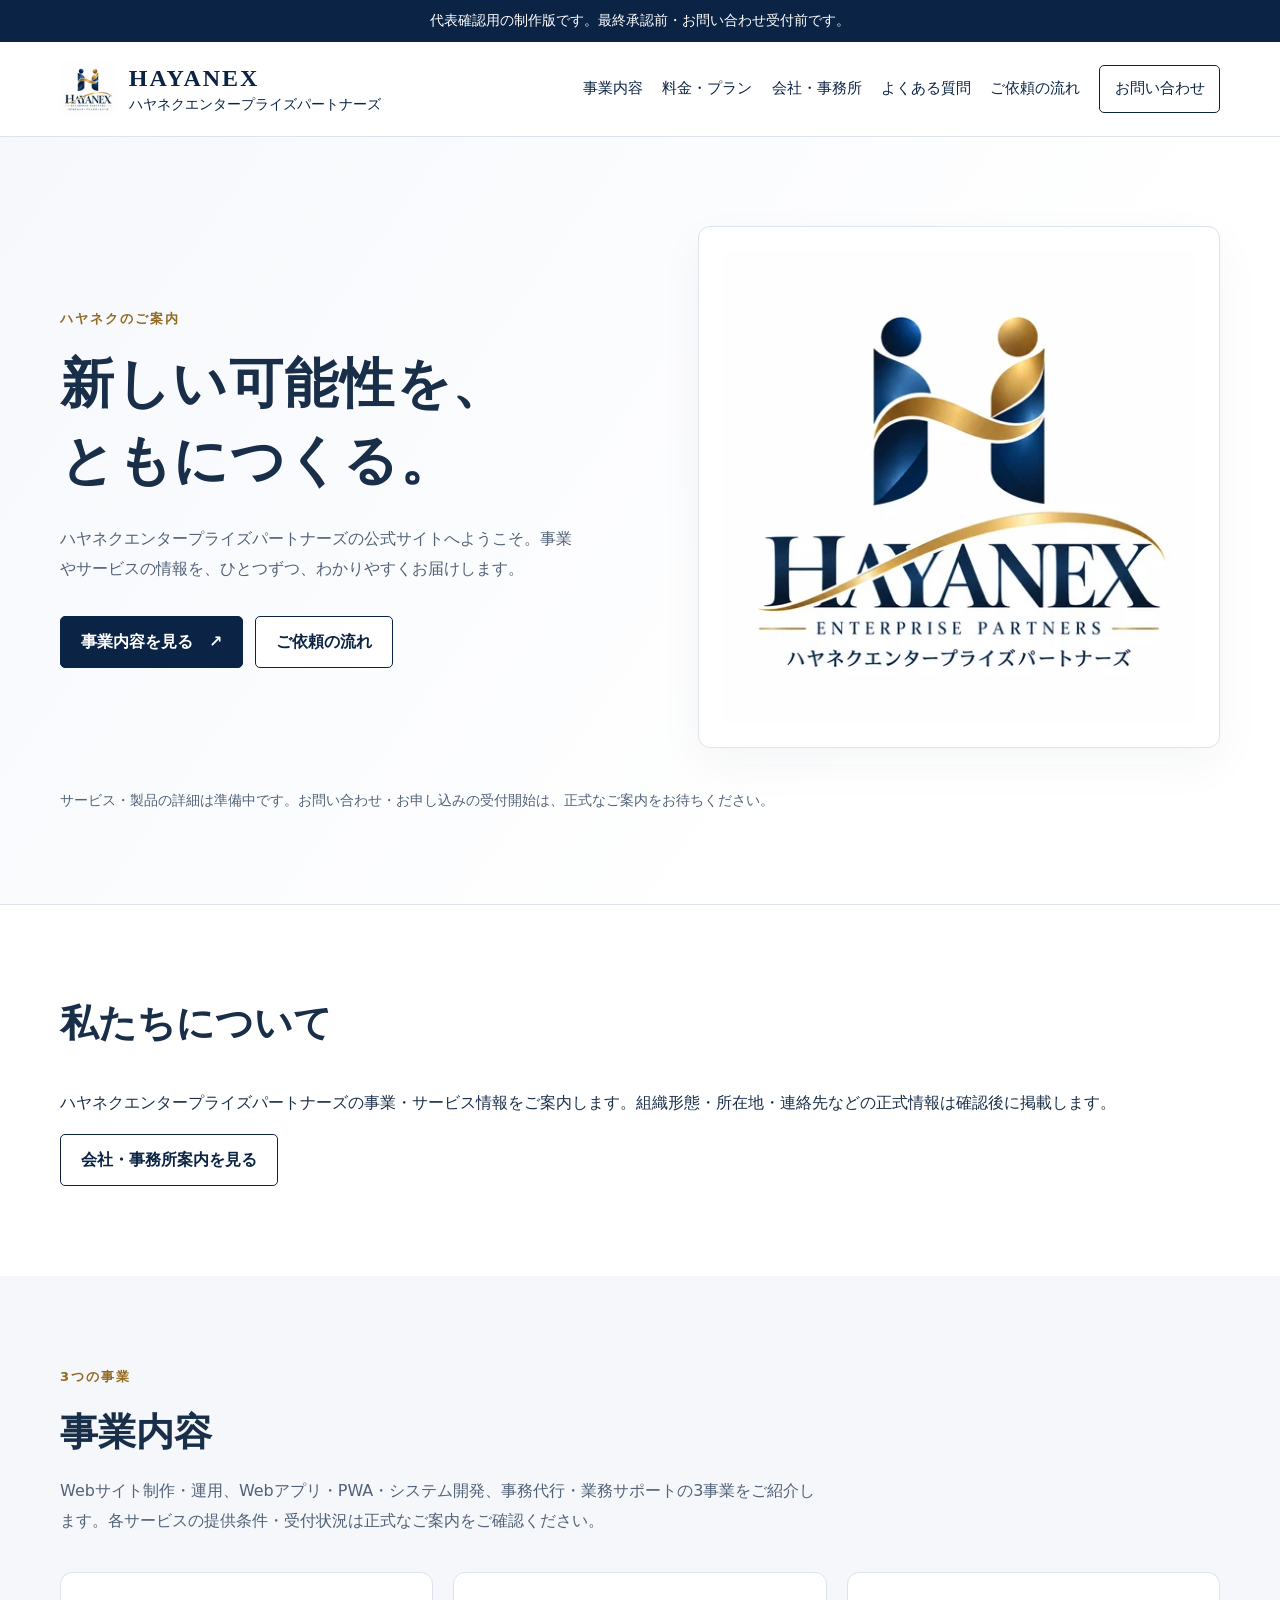
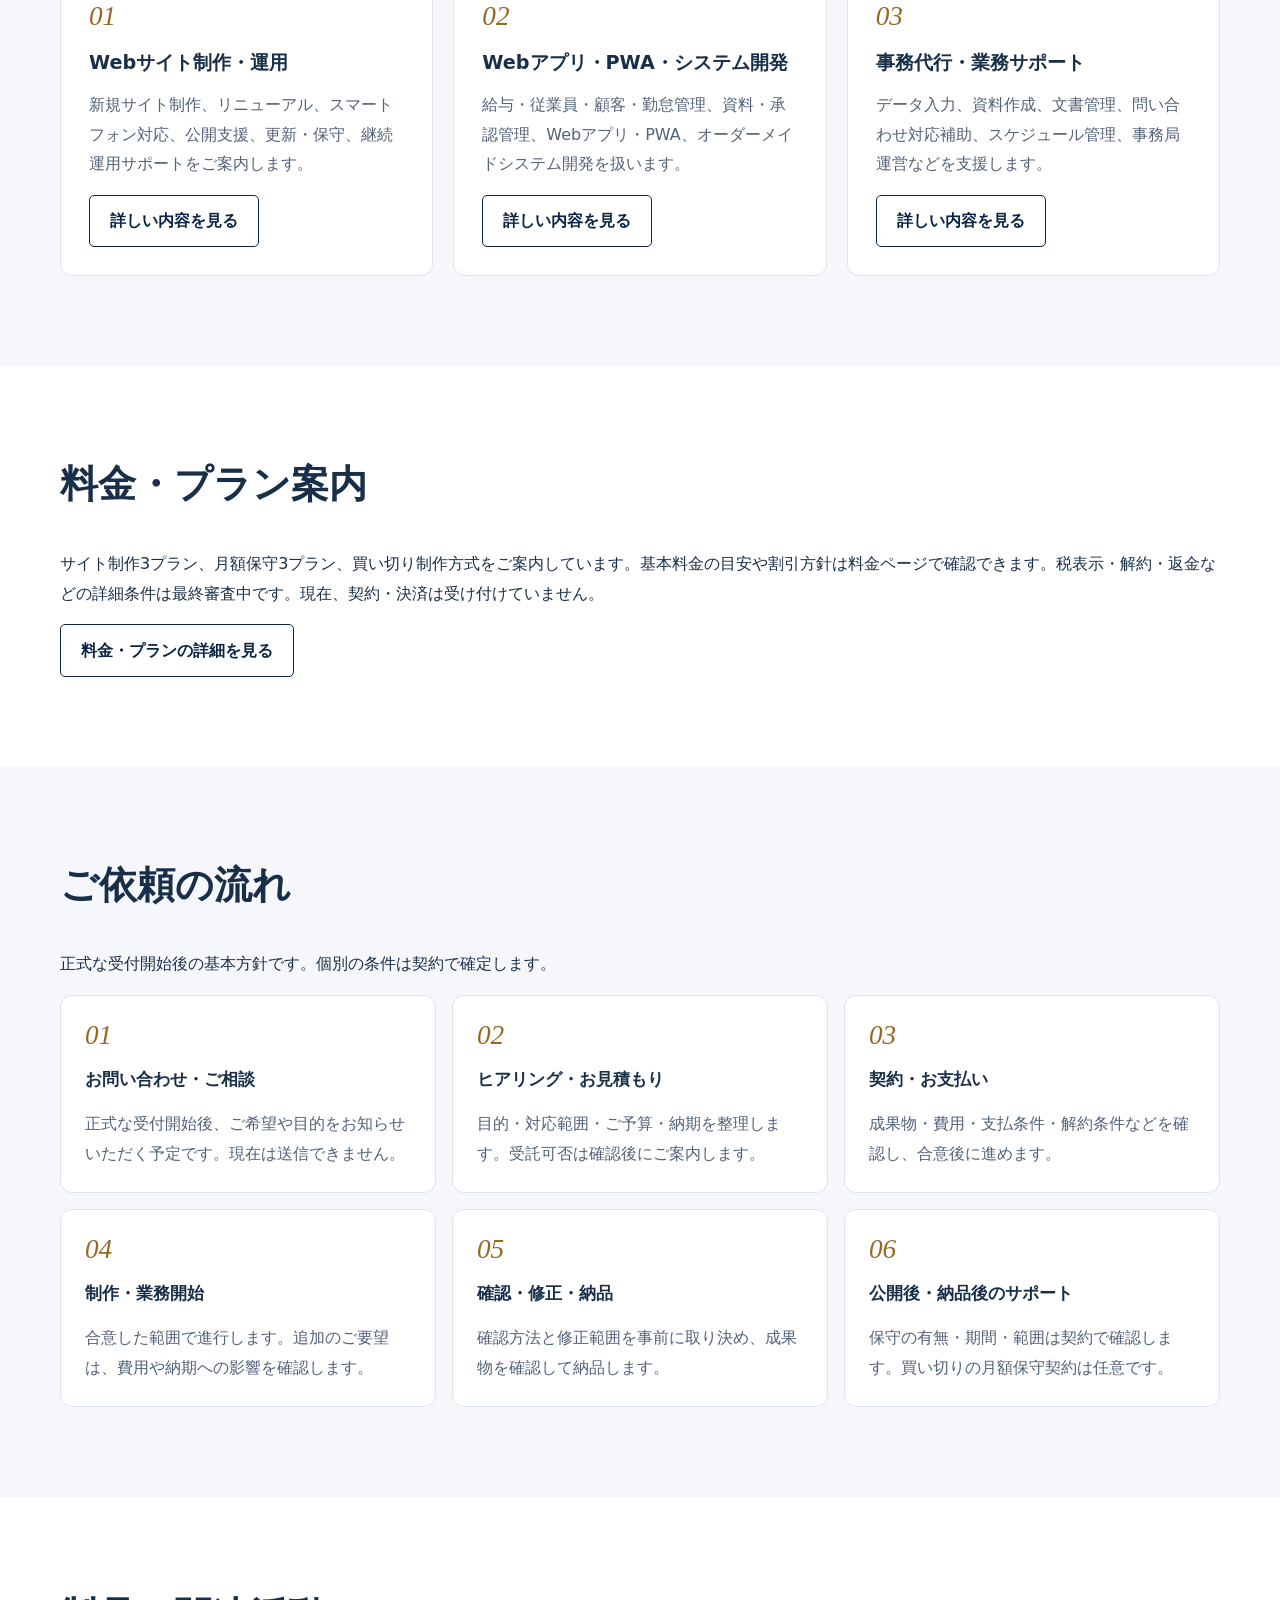
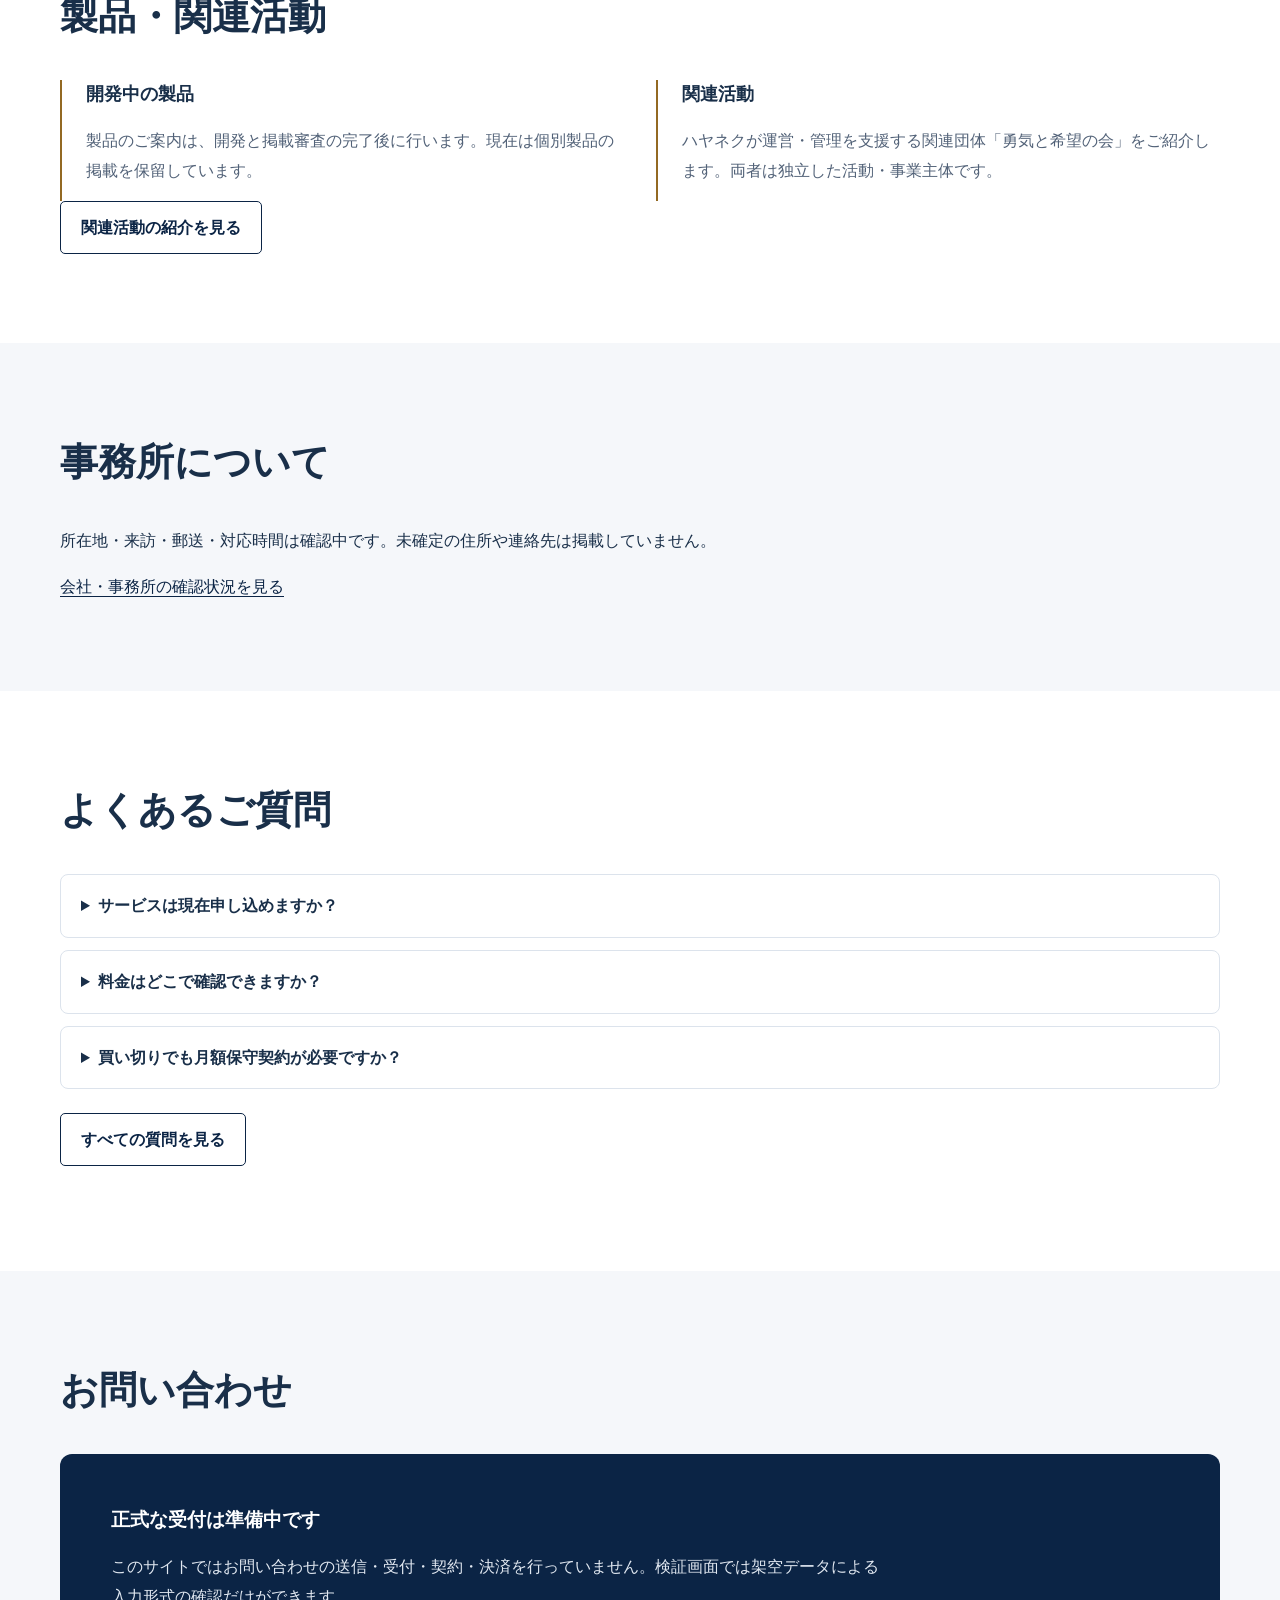
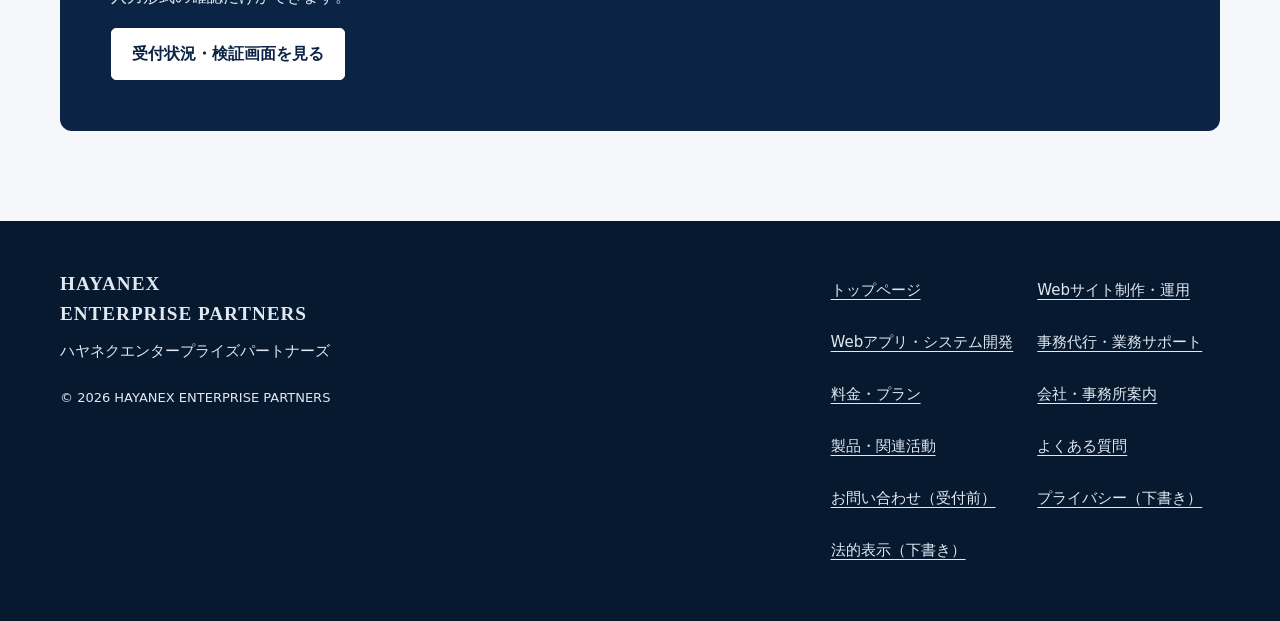
==== commit 1f1e8605: "Align homepage pricing and related-organization copy with approved development decisions" ====
--- a/index.html
+++ b/index.html
@@ -11,7 +11,7 @@
       content="default-src 'self'; script-src 'self'; style-src 'self'; img-src 'self'; connect-src 'none'; object-src 'none'; base-uri 'none'; form-action 'none'">
     <meta
       name="description"
-      content="Webサイト制作・運用、Webアプリ・システム開発、事務代行のご案内。料金や受付条件は確認中です。">
+      content="Webサイト制作・運用、Webアプリ・PWA・システム開発、事務代行・業務サポートの3事業と、料金案をご案内します。">
     <title>公式サイト | ハヤネクエンタープライズパートナーズ</title>
     <meta property="og:type" content="website">
     <meta property="og:locale" content="ja_JP">
@@ -85,7 +85,7 @@
               sizes="(max-width: 760px) 42vw, 480px"
               width="1254"
               height="1254"
-              alt="HAYANEX ENTERPRISE PARTNERS ハヤネクエンタープライズパートナーズ ロゴ候補（最終選定前）"
+              alt="HAYANEX ENTERPRISE PARTNERS ハヤネクエンタープライズパートナーズ ロゴ（開発版）"
               fetchpriority="high"
               decoding="async">
           </figure>
@@ -152,9 +152,9 @@
         <div class="wrap">
           <div class="section-heading"><h2>料金・プラン案内</h2></div>
           <p>
-            ライト／スタンダード／プレミアム／リニューアル／保守・運用のみ／買い切りの6プランです。金額・契約条件は未確定です。買い切りの月額保守契約は任意です。
-          </p>
-          <a class="btn btn-secondary" href="pricing.html">6つのプランを見る</a>
+            サイト制作3プラン、月額保守3プラン、買い切り制作方式をご案内しています。基本料金の目安や割引方針は料金ページで確認できます。税表示・解約・返金などの詳細条件は最終審査中です。現在、契約・決済は受け付けていません。
+          </p>
+          <a class="btn btn-secondary" href="pricing.html">料金・プランの詳細を見る</a>
         </div>
       </section>
       <section id="flow" class="section section-alt">
@@ -206,16 +206,16 @@
           <div class="section-heading"><h2>製品・関連活動</h2></div>
           <div class="split">
             <div class="feature">
-              <h3>製品・Webアプリ</h3>
-              <p>製品構想の名称・開発状況・利用条件を確認中です。</p>
+              <h3>開発中の製品</h3>
+              <p>製品のご案内は、開発と掲載審査の完了後に行います。現在は個別製品の掲載を保留しています。</p>
             </div>
             <div class="feature" id="group">
               <h3>関連活動</h3>
-              <p>運営主体や正式な位置づけ・掲載許可は未確定です。</p>
+              <p>ハヤネクが運営・管理を支援する関連団体「勇気と希望の会」をご紹介します。両者は独立した活動・事業主体です。</p>
             </div>
           </div>
           <a class="btn btn-secondary" href="activities.html"
-            >製品・関連活動の確認状況を見る</a
+            >関連活動の紹介を見る</a
           >
         </div>
       </section>
@@ -241,7 +241,7 @@
             <details>
               <summary>料金はどこで確認できますか？</summary>
               <p>
-                料金・プラン案内に6プランの制作案を掲載しています。具体的な金額・税・追加費用は未確定で、購入や決済はできません。
+                料金・プラン案内に、サイト制作3プラン、月額保守3プラン、買い切り方式の料金目安と基本方針を掲載しています。税表示・追加費用などは最終確認中で、購入や決済はできません。
               </p>
             </details>
             <details>
